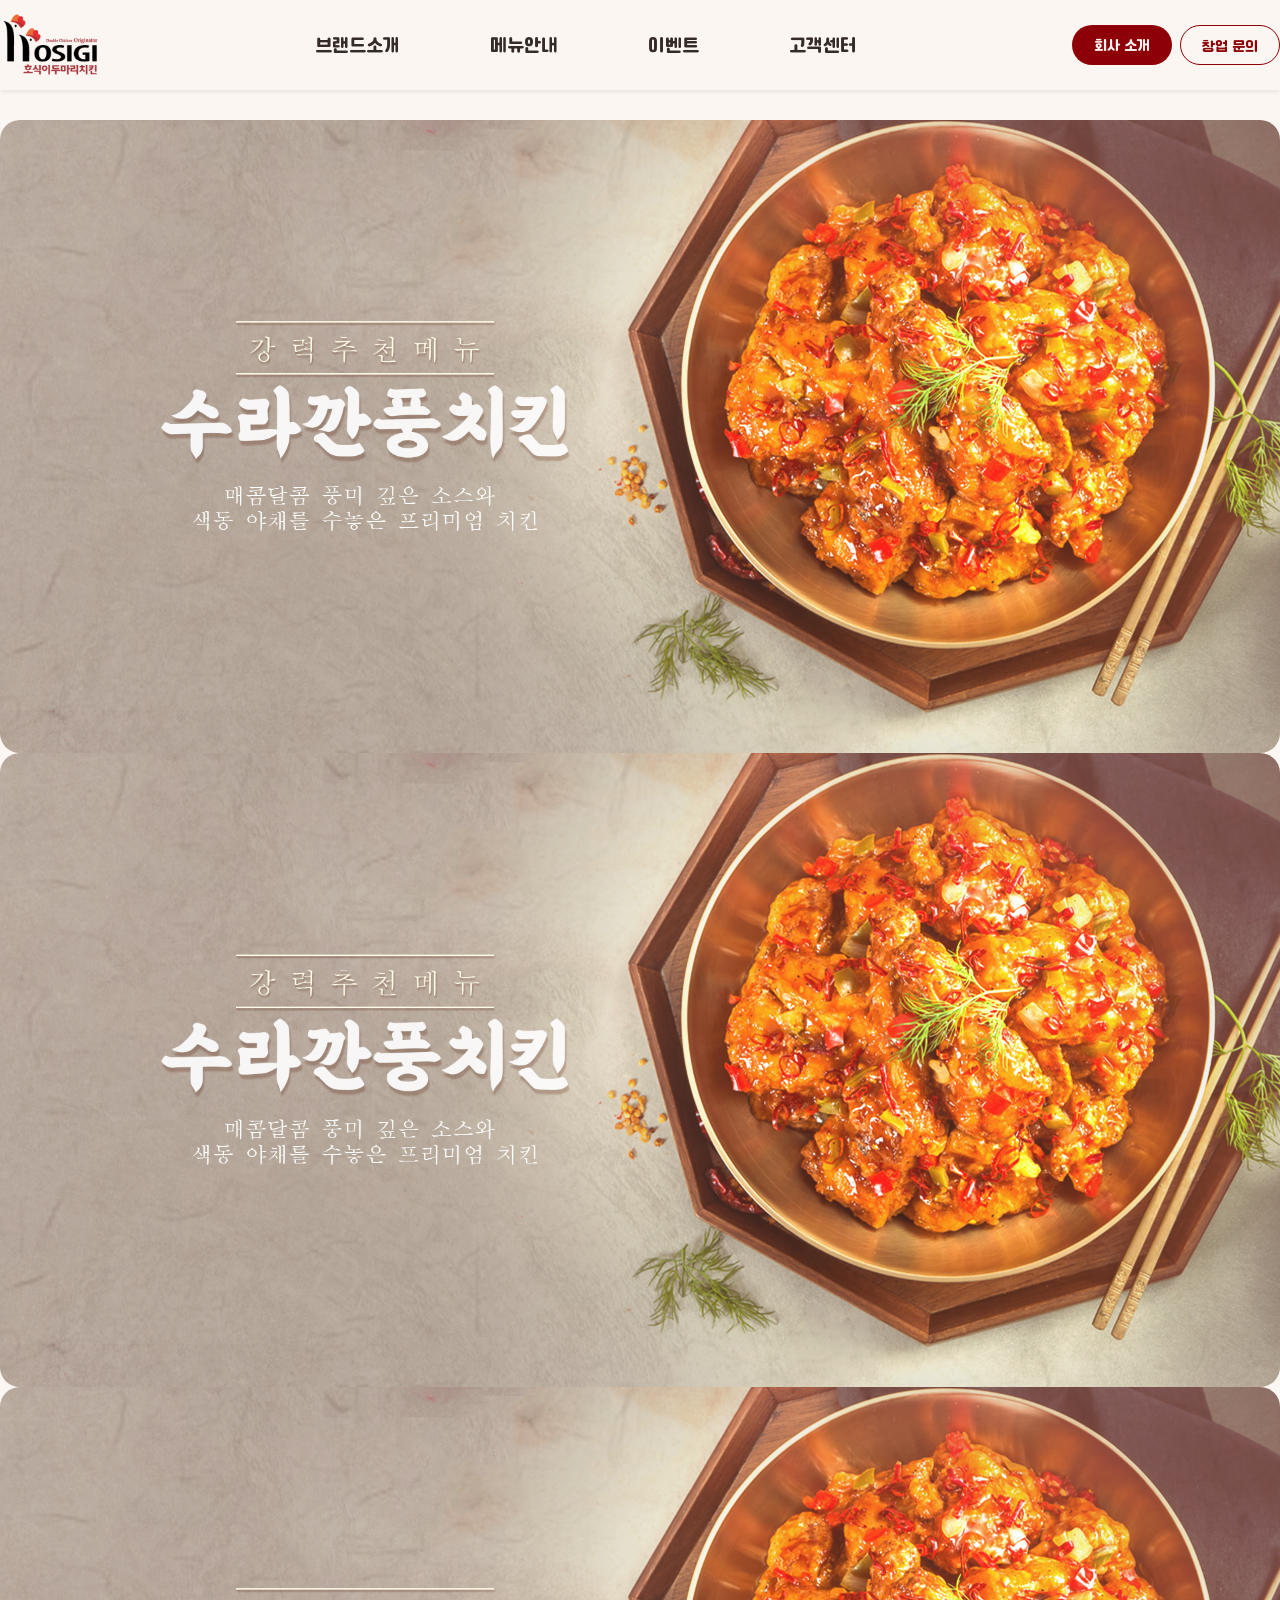
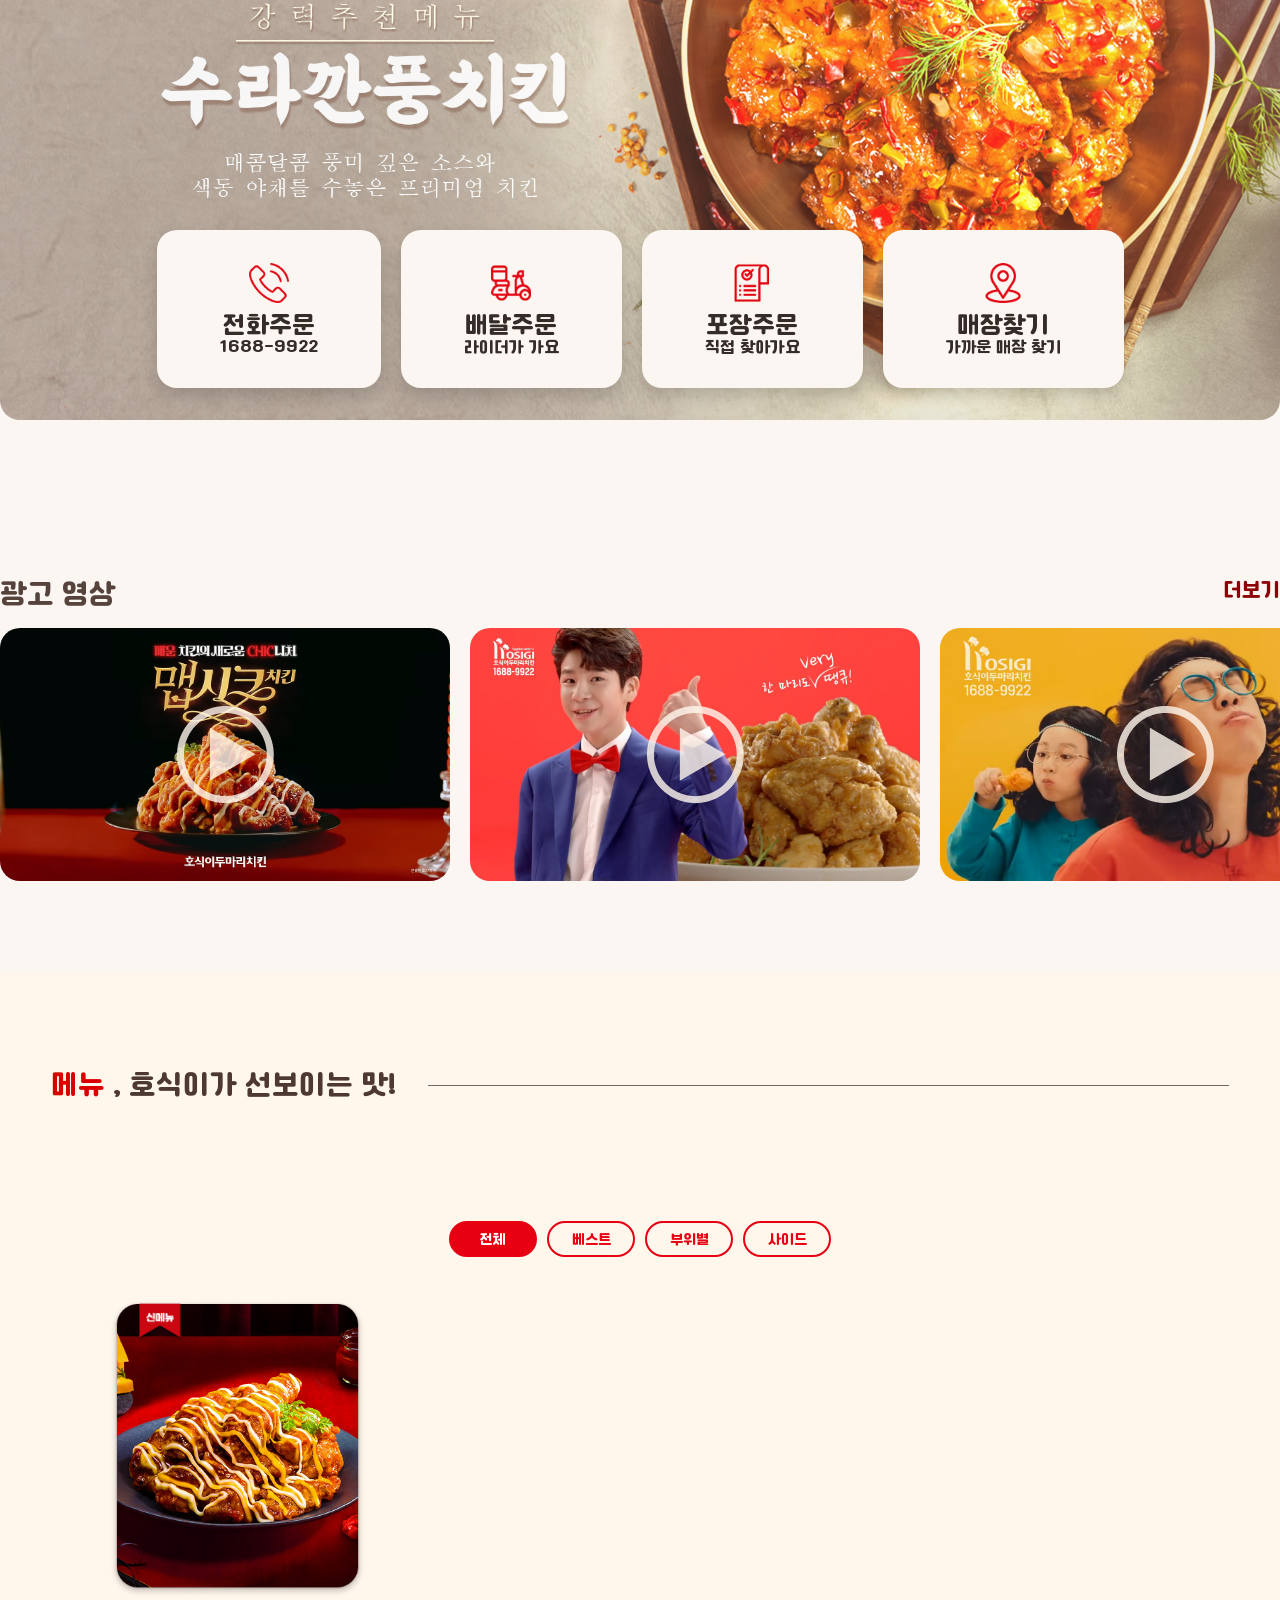
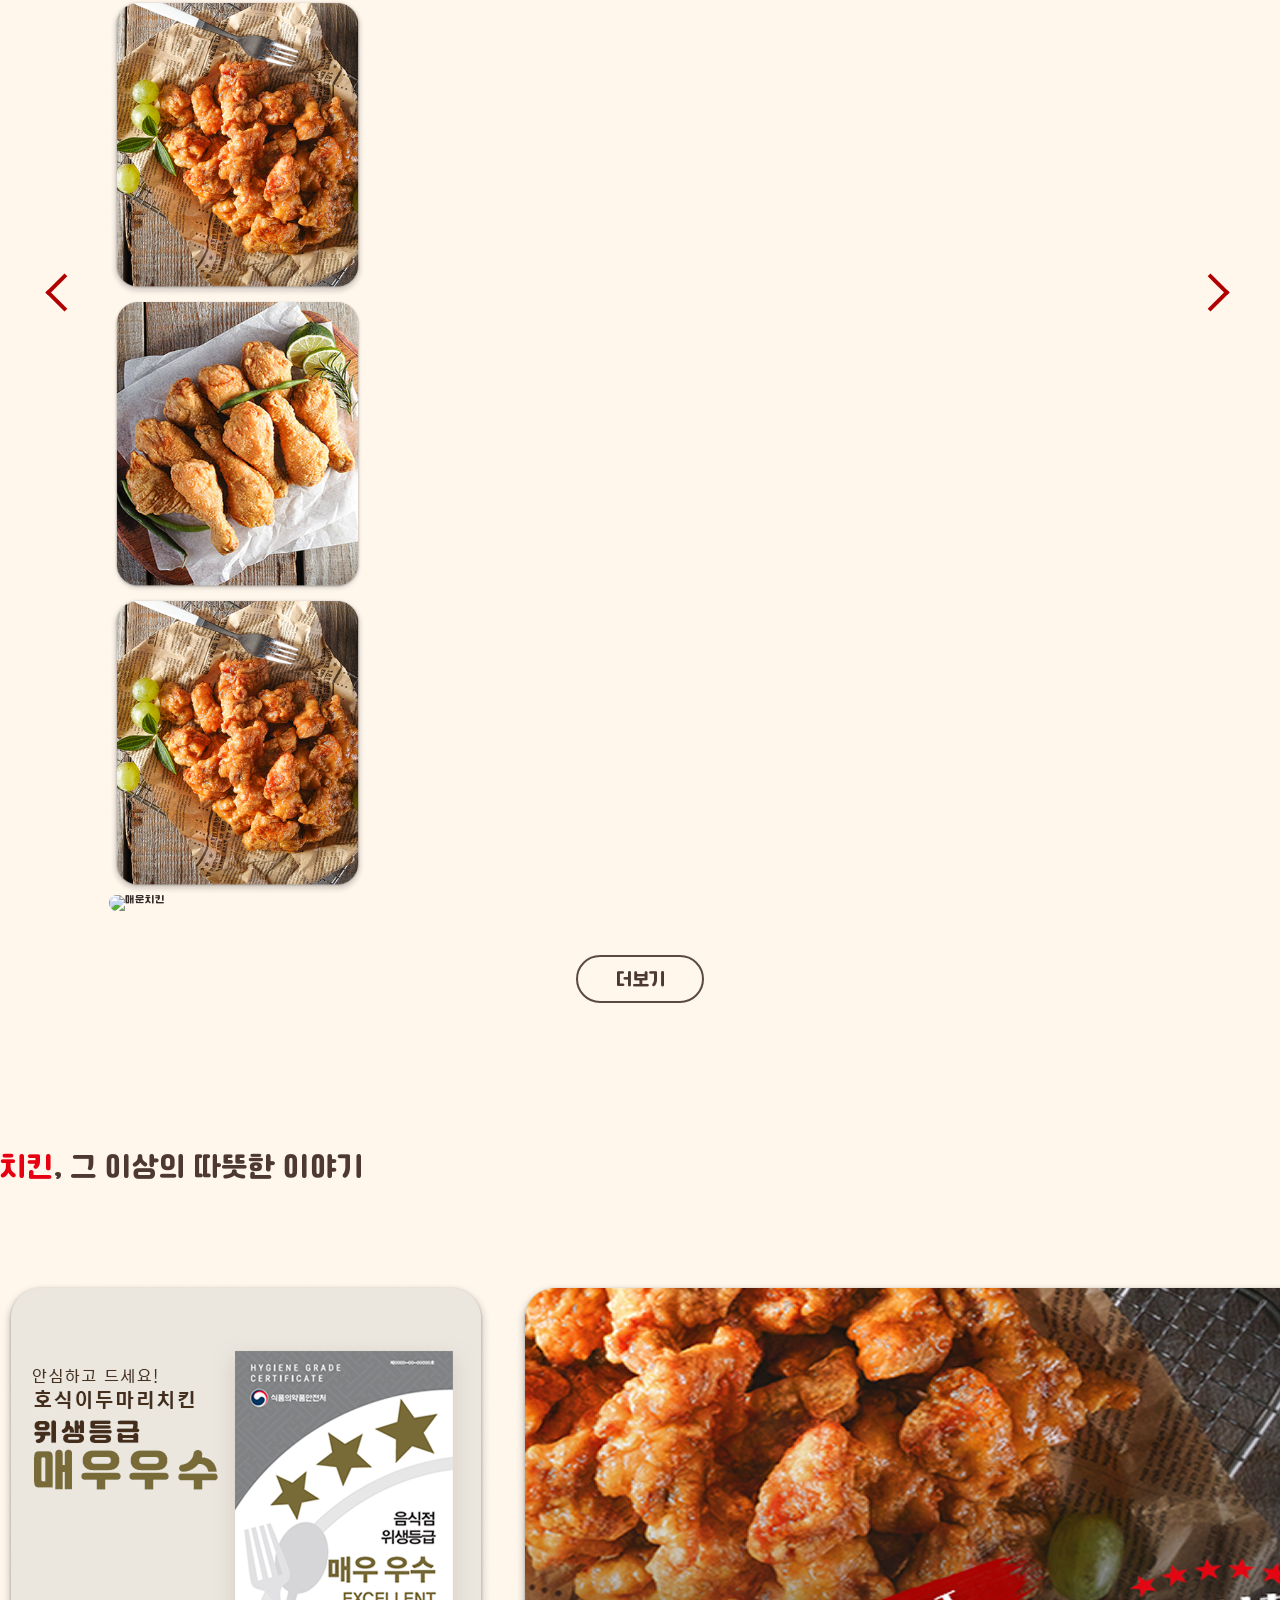
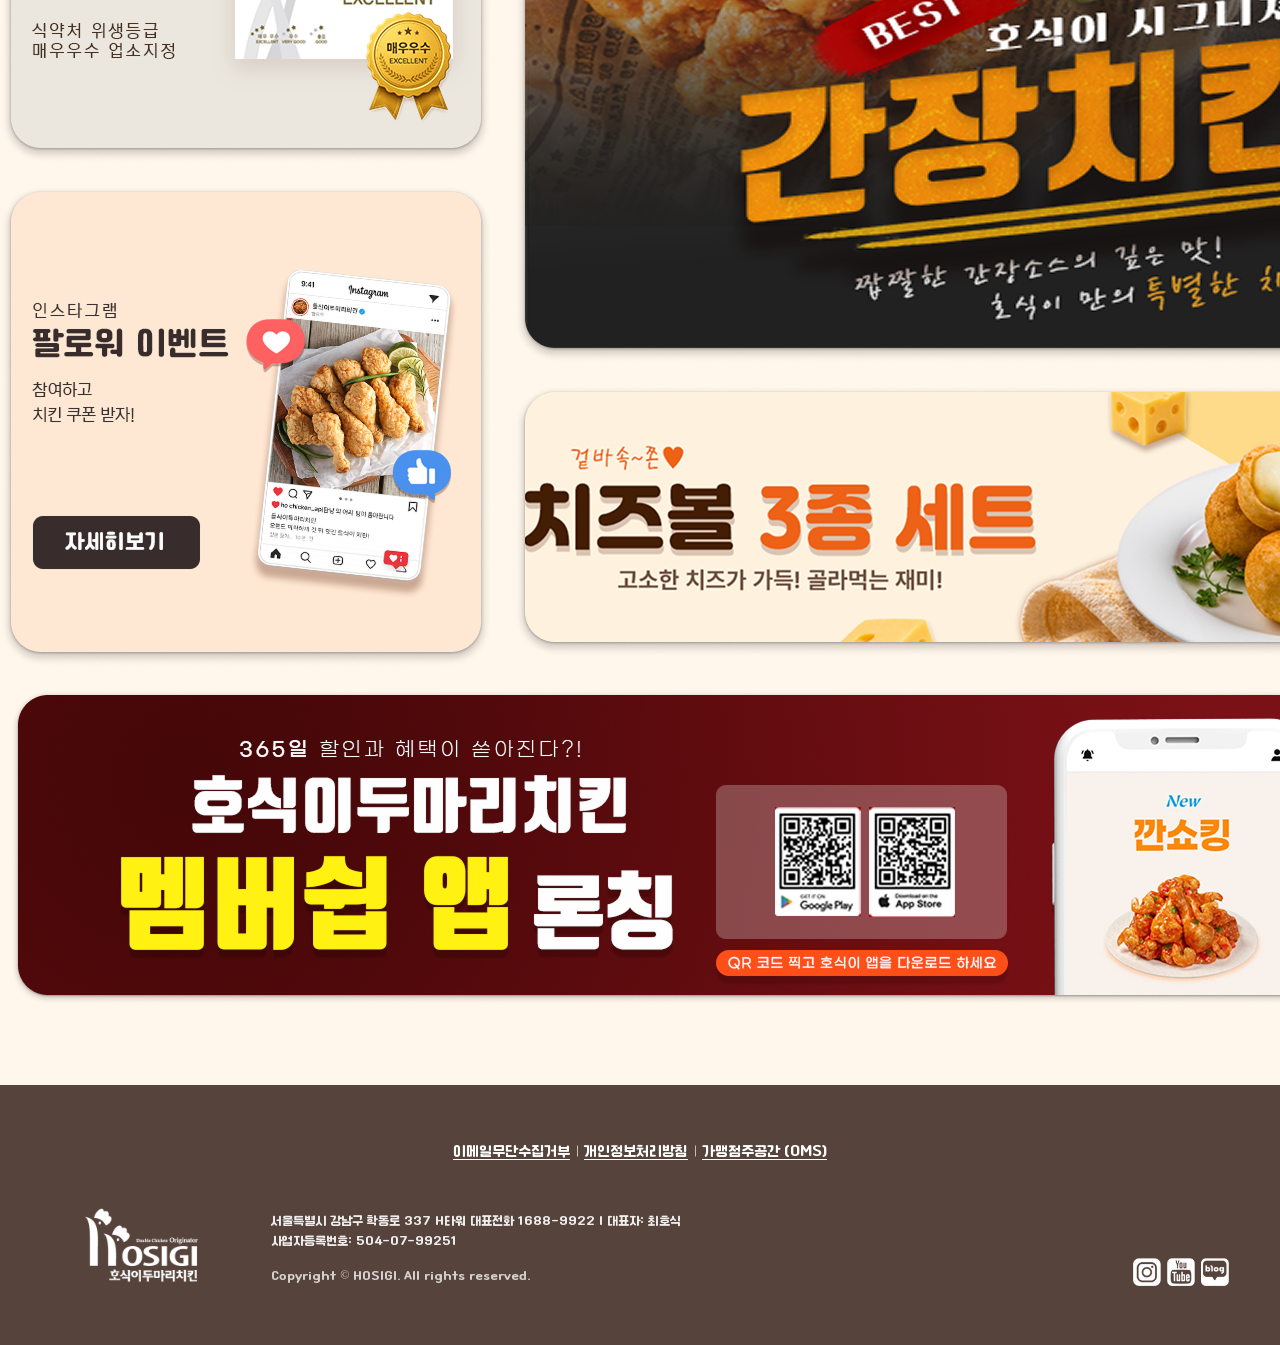
==== index.html @ a4c0903e "5/18" ====
<!doctype html>
<html lang="ko">

<head>
    <meta charset="UTF-8" />
    <meta name="viewport" content="width=device-width, initial-scale=1.0" />
    <title>호식이두마리치킨</title>
    <!-- CSS -->
    <link rel="stylesheet" href="css/swiper.css" />
    <link rel="stylesheet" href="css/index.css" />

    <!-- library -->
    <script defer src="module/jquery-4.0.0.min.js"></script>
    <script defer src="module/swiper-bundle.min.js"></script>

    <!-- js -->
    <script defer src="module/custom_swiper.js"></script>
    <script defer src="module/header.js"></script>
    <script defer src="module/main.js"></script>
    <script defer src="module/footer.js"></script>
</head>

<body>
    <div class="wrap">
        <!-- header -->
        <header class="header">
            <div class="pc_nav">
                <div class="nav_inner">
                    <h1 class="logo">
                        <a href="#">
                            <img src="image/logo.png" alt="로고 이미지" />
                        </a>
                    </h1>
                    <ul class="nav_list">
                        <li>
                            <a href="#">브랜드소개</a>
                            <ul class="nav_list_subMenu">
                                <li><a href="#">기업개요</a></li>
                                <li><a href="#">기업연혁</a></li>
                                <li><a href="#">언론 보도</a></li>
                                <li><a href="#">수상 내역</a></li>
                                <li><a href="#">사회 공헌</a></li>
                                <li><a href="#">지속가능경영</a></li>
                            </ul>
                        </li>
                        <li>
                            <a href="#">메뉴안내</a>
                            <ul class="nav_list_subMenu">
                                <li><a href="#">전체메뉴</a></li>
                                <li><a href="#">치킨 메뉴</a></li>
                                <li><a href="#">부위별 메뉴</a></li>
                                <li><a href="#">사이드 메뉴</a></li>
                                <li><a href="#">알레르기 성분정보</a></li>
                                <li><a href="#">조리 전 중량</a></li>
                            </ul>
                        </li>
                        <li>
                            <a href="#">이벤트</a>
                            <ul class="nav_list_subMenu">
                                <li><a href="#">멤버쉽 혜택</a></li>
                                <li><a href="#">이벤트 뉴스</a></li>
                                <li><a href="#">SNS 및 블로그</a></li>
                            </ul>
                        </li>
                        <li>
                            <a href="#">고객센터</a>
                            <ul class="nav_list_subMenu">
                                <li><a href="#">FAQ</a></li>
                                <li><a href="#">고객문의</a></li>
                                <li><a href="#">상품권 문의</a></li>
                            </ul>
                        </li>
                    </ul>
                    <div class="nav_bntBox">
                        <a class="nav_bnt" href="#">회사 소개</a>
                        <a class="nav_bnt brand_inquiry" href="#">창업 문의</a>
                    </div>
                </div>
                <div class="nav_background"></div>
            </div>

            <div class="mb_nav">
                <ul class="nav_list">
                    <li>
                        <a href="#">회사소개</a>
                        <ul class="nav_list_subMenu">
                            <li><a href="#">기업개요</a></li>
                            <li><a href="#">기업연혁</a></li>
                            <li><a href="#">언론 보도</a></li>
                            <li><a href="#">수상 내역</a></li>
                            <li><a href="#">사회 공헌</a></li>
                            <li><a href="#">지속가능경영</a></li>
                        </ul>
                    </li>
                    <li>
                        <a href="#">메뉴안내</a>
                        <ul class="nav_list_subMenu">
                            <li><a href="#">전체메뉴</a></li>
                            <li><a href="#">치킨 메뉴</a></li>
                            <li><a href="#">부위별 메뉴</a></li>
                            <li><a href="#">사이드 메뉴</a></li>
                            <li><a href="#">알레르기 성분정보</a></li>
                            <li><a href="#">조리 전 중량</a></li>
                        </ul>
                    </li>
                    <li>
                        <a href="#">이벤트</a>
                        <ul class="nav_list_subMenu">
                            <li><a href="#">멤버쉽 혜택</a></li>
                            <li><a href="#">이벤트 뉴스</a></li>
                            <li><a href="#">SNS 및 블로그</a></li>
                        </ul>
                    </li>
                    <li>
                        <a href="#">고객센터</a>
                        <ul class="nav_list_subMenu">
                            <li><a href="#">FAQ</a></li>
                            <li><a href="#">고객문의</a></li>
                            <li><a href="#">상품권 문의</a></li>
                        </ul>
                    </li>
                </ul>
            </div>
            <div class="dim"></div>
        </header>
        <!-- /header -->
        <!-- main -->
        <main class="main">
            <section class="section heroSection">
                <div class="container">
                    <div class="hero_slideBox">
                        <div class="swiper">
                            <div class="swiper-wrapper">
                                <div class="swiper-slide">
                                    <div class="img_Box">
                                        <img src="/image/heroSection_mainMbanner_01.png" alt="수라깐풍치킨 배너" />
                                    </div>
                                </div>
                                <div class="swiper-slide">
                                    <div class="img_Box">
                                        <img src="/image/heroSection_mainMbanner_01.png" alt="수라깐풍치킨 배너" />
                                    </div>
                                </div>
                                <div class="swiper-slide">
                                    <div class="img_Box">
                                        <img src="/image/heroSection_mainMbanner_01.png" alt="수라깐풍치킨 배너" />
                                    </div>
                                </div>
                            </div>

                            <div class="swiper-pagination"></div>
                        </div>
                    </div>
                    <div class="cta_buttons">
                        <div class="cta_button">
                            <div class="cta_icon">
                                <img src="/image/icon_phone_r.png" alt=" " class="cta_icons" />
                            </div>
                            <h2 class="cta_title">전화주문</h2>
                            <p class="cta_desc">1688-9922</p>
                        </div>
                        <div class="cta_button">
                            <div class="cta_icon">
                                <img src="/image/icon_delly_r.png" alt=" " class="cta_icons" />
                            </div>
                            <h2 class="cta_title">배달주문</h2>
                            <p class="cta_desc">라이더가 가요</p>
                        </div>
                        <div class="cta_button">
                            <div class="cta_icon">
                                <img src="/image/icon_bill_r.png" alt=" " class="cta_icons" />
                            </div>
                            <h2 class="cta_title">포장주문</h2>
                            <p class="cta_desc">직접 찾아가요</p>
                        </div>
                        <div class="cta_button">
                            <div class="cta_icon">
                                <img src="/image/icon_location_r.png" alt=" " class="cta_icons" />
                            </div>
                            <h2 class="cta_title">매장찾기</h2>
                            <p class="cta_desc">가까운 매장 찾기</p>
                        </div>
                    </div>
                </div>
            </section>

            <section class="commercialSection">
                <div class="container">
                    <div class="commercialTopBox">
                        <h2>광고 영상</h2>
                        <a href="#">더보기</a>
                    </div>
                    <div class="commercialBottomBox">
                        <ul class="videoBox">
                            <ul class="list">
                                <li>
                                    <a href="">
                                        <img src="/image/youtube_thumb_01.png" alt="" />
                                    </a>
                                </li>
                                <li>
                                    <a href="">
                                        <img src="/image/youtube_thumb_02.png" alt="" />
                                    </a>
                                </li>
                                <li>
                                    <a href="">
                                        <img src="/image/youtube_thumb_03.png" alt="" />
                                    </a>
                                </li>
                            </ul>
                        </ul>
                    </div>
                </div>
            </section>

            <section class="menuSection">
                <div class="container">
                    <div class="menuSectionTitleBox">
                        <h2>
                            <span class="highlight">메뉴</span>
                            , 호식이가 선보이는 맛!
                        </h2>
                        <div class="line"></div>
                    </div>

                    <ul class="menu_tab_list">
                        <li class="active">
                            <a href="#tab_all">전체</a>
                        </li>
                        <li>
                            <a href="#tab_best">베스트</a>
                        </li>
                        <li>
                            <a href="#tab_part">부위별</a>
                        </li>
                        <li>
                            <a href="#tab_side">사이드</a>
                        </li>
                    </ul>

                    <!-- 전체 -->
                    <div class="menu_tab_contents active" id="tab_all">
                        <div class="menu_swiper_box">
                            <div class="menu_swiper swiper">
                                <div class="swiper-wrapper">
                                    <div class="swiper-slide">
                                        <a href="#" class="menuCard">
                                            <img class="menuBadge" src="./image/menu_badge.png" alt="신메뉴">
                                            <img src="./image/all_menu_01.png" alt="신메뉴">
                                            <div class="menuText">
                                                <h3>신메뉴</h3>
                                                <p>호식이가 새롭게<br>선보이는 맛</p>
                                            </div>
                                        </a>
                                    </div>

                                    <div class="swiper-slide">
                                        <a href="#" class="menuCard">
                                            <img src="./image/all_menu_02.png" alt="후라이드">
                                            <div class="menuText">
                                                <h3>후라이드</h3>
                                                <p>바삭바삭한 껍질 뒤에<br>숨겨진 맛</p>
                                            </div>
                                        </a>
                                    </div>

                                    <div class="swiper-slide">
                                        <a href="#" class="menuCard">
                                            <img src="./image/all_menu_03.png" alt="양념치킨">
                                            <div class="menuText">
                                                <h3>양념치킨</h3>
                                                <p>달콤매콤한 소스가<br>가득한 맛</p>
                                            </div>
                                        </a>
                                    </div>

                                    <div class="swiper-slide">
                                        <a href="#" class="menuCard">
                                            <img src="./image/all_menu_04.png" alt="간장치킨">
                                            <div class="menuText">
                                                <h3>간장치킨</h3>
                                                <p>짭조름하고 깊은<br>간장의 풍미</p>
                                            </div>
                                        </a>
                                    </div>

                                    <div class="swiper-slide">
                                        <a href="#" class="menuCard">
                                            <img src="./image/all_menu_05.png" alt="매운치킨">
                                            <div class="menuText">
                                                <h3>매운치킨</h3>
                                                <p>화끈하게 당기는<br>매콤한 맛</p>
                                            </div>
                                        </a>
                                    </div>
                                </div>
                            </div>

                            <div class="menu-swiper-button-prev"></div>
                            <div class="menu-swiper-button-next"></div>
                        </div>
                    </div>

                    <!-- 베스트 -->
                    <div class="menu_tab_contents" id="tab_best">
                        <div class="menu_swiper_box">
                            <div class="menu_swiper swiper">
                                <div class="swiper-wrapper">
                                    <div class="swiper-slide">
                                        <a href="#" class="menuCard">
                                            <img src="./image/best_menu_01.png" alt="베스트 메뉴">
                                            <div class="menuText">
                                                <h3>베스트 1</h3>
                                                <p>가장 사랑받는<br>대표 메뉴</p>
                                            </div>
                                        </a>
                                    </div>

                                    <div class="swiper-slide">
                                        <a href="#" class="menuCard">
                                            <img src="./image/best_menu_02.png" alt="베스트 메뉴">
                                            <div class="menuText">
                                                <h3>베스트 2</h3>
                                                <p>꾸준히 인기 있는<br>호식이 메뉴</p>
                                            </div>
                                        </a>
                                    </div>

                                    <div class="swiper-slide">
                                        <a href="#" class="menuCard">
                                            <img src="./image/best_menu_03.png" alt="베스트 메뉴">
                                            <div class="menuText">
                                                <h3>베스트 3</h3>
                                                <p>한 번 먹으면<br>또 찾는 맛</p>
                                            </div>
                                        </a>
                                    </div>

                                    <div class="swiper-slide">
                                        <a href="#" class="menuCard">
                                            <img src="./image/best_menu_04.png" alt="베스트 메뉴">
                                            <div class="menuText">
                                                <h3>베스트 4</h3>
                                                <p>남녀노소 좋아하는<br>인기 메뉴</p>
                                            </div>
                                        </a>
                                    </div>
                                </div>
                            </div>

                            <div class="menu-swiper-button-prev"></div>
                            <div class="menu-swiper-button-next"></div>
                        </div>
                    </div>

                    <!-- 부위별 -->
                    <div class="menu_tab_contents" id="tab_part">
                        <div class="menu_swiper_box">
                            <div class="menu_swiper swiper">
                                <div class="swiper-wrapper">
                                    <div class="swiper-slide">
                                        <a href="#" class="menuCard">
                                            <img src="./image/part_menu_01.png" alt="윙봉">
                                            <div class="menuText">
                                                <h3>윙봉</h3>
                                                <p>먹기 좋고 고소한<br>인기 부위</p>
                                            </div>
                                        </a>
                                    </div>

                                    <div class="swiper-slide">
                                        <a href="#" class="menuCard">
                                            <img src="./image/part_menu_02.png" alt="순살">
                                            <div class="menuText">
                                                <h3>순살</h3>
                                                <p>간편하게 즐기는<br>담백한 치킨</p>
                                            </div>
                                        </a>
                                    </div>

                                    <div class="swiper-slide">
                                        <a href="#" class="menuCard">
                                            <img src="./image/part_menu_03.png" alt="다리">
                                            <div class="menuText">
                                                <h3>다리</h3>
                                                <p>육즙 가득한<br>든든한 부위</p>
                                            </div>
                                        </a>
                                    </div>

                                    <div class="swiper-slide">
                                        <a href="#" class="menuCard">
                                            <img src="./image/part_menu_04.png" alt="날개">
                                            <div class="menuText">
                                                <h3>날개</h3>
                                                <p>바삭하고 고소한<br>별미 부위</p>
                                            </div>
                                        </a>
                                    </div>
                                </div>
                            </div>

                            <div class="menu-swiper-button-prev"></div>
                            <div class="menu-swiper-button-next"></div>
                        </div>
                    </div>

                    <!-- 사이드 -->
                    <div class="menu_tab_contents" id="tab_side">
                        <div class="menu_swiper_box">
                            <div class="menu_swiper swiper">
                                <div class="swiper-wrapper">
                                    <div class="swiper-slide">
                                        <a href="#" class="menuCard">
                                            <img src="./image/side_menu_01.png" alt="사이드 메뉴">
                                            <div class="menuText">
                                                <h3>감자튀김</h3>
                                                <p>바삭하게 즐기는<br>든든한 사이드</p>
                                            </div>
                                        </a>
                                    </div>

                                    <div class="swiper-slide">
                                        <a href="#" class="menuCard">
                                            <img src="./image/side_menu_02.png" alt="사이드 메뉴">
                                            <div class="menuText">
                                                <h3>치즈볼</h3>
                                                <p>쫀득하고 고소한<br>인기 사이드</p>
                                            </div>
                                        </a>
                                    </div>

                                    <div class="swiper-slide">
                                        <a href="#" class="menuCard">
                                            <img src="./image/side_menu_03.png" alt="사이드 메뉴">
                                            <div class="menuText">
                                                <h3>떡볶이</h3>
                                                <p>매콤달콤하게<br>곁들이는 맛</p>
                                            </div>
                                        </a>
                                    </div>

                                    <div class="swiper-slide">
                                        <a href="#" class="menuCard">
                                            <img src="./image/side_menu_04.png" alt="사이드 메뉴">
                                            <div class="menuText">
                                                <h3>콜라</h3>
                                                <p>치킨과 잘 어울리는<br>시원한 조합</p>
                                            </div>
                                        </a>
                                    </div>
                                </div>
                            </div>

                            <div class="menu-swiper-button-prev"></div>
                            <div class="menu-swiper-button-next"></div>
                        </div>
                    </div>

                    <div class="menuMoreBtnBox">
                        <a href="#" class="menuMoreBtn">더보기</a>
                    </div>
                </div>
            </section>
            <section class="storySection">
                <div class="container">
                    <div class="storySectionTitleBox">
                        <h2>
                            <span class="highlight">치킨</span>, 그 이상의 따뜻한 이야기
                        </h2>
                    </div>

                    <div class="storyGrid">
                        <div class="storyLeft">
                            <a href="#" class="storyBanner storyBanner01">
                                <img src="./image/grid_banner_01.png" alt="위생등급 매우 우수">
                            </a>

                            <a href="#" class="storyBanner storyBanner02">
                                <img src="./image/grid_banner_02.png" alt="팔로워 이벤트">
                            </a>
                        </div>

                        <div class="storyRight">
                            <a href="#" class="storyBanner storyBanner03">
                                <img src="./image/grid_banner_03.png" alt="간장치킨">
                            </a>

                            <a href="#" class="storyBanner storyBanner04">
                                <img src="./image/grid_banner_04.png" alt="치즈볼 3종 세트">
                            </a>
                        </div>

                        <a href="#" class="storyBanner storyBanner05">
                            <img src="./image/grid_banner_05.png" alt="멤버십 앱 론칭">
                        </a>
                    </div>
                </div>
            </section>

        </main>
        <!-- /main -->
        <!-- footer -->
        <footer class="footer">
            <div class="container">
                <div class="footerInner">
                    <ul class="footerLinkList">
                        <li>
                            <a href="#">이메일무단수집거부</a>
                        </li>
                        <li>
                            <a href="#">개인정보처리방침</a>
                        </li>
                        <li>
                            <a href="#">가맹점주공간 (OMS)</a>
                        </li>
                    </ul>

                    <div class="footerContent">
                        <div class="footerLogoBox">
                            <a href="#" class="footerLogo">
                                <img src="./image/logo_white.png" alt="호식이두마리치킨">
                            </a>
                        </div>

                        <div class="footerInfoBox">
                            <p>
                                서울특별시 강남구 학동로 337 H타워
                                대표전화 1688-9922 | 대표자: 최호식
                            </p>
                            <p>
                                사업자등록번호: 504-07-99251
                            </p>
                            <p class="copyright">
                                Copyright © HOSIGI. All rights reserved.
                            </p>
                        </div>

                        <ul class="footerSnsList">
                            <li>
                                <a href="#" aria-label="인스타그램">
                                    <img src="./image/sns_01.png" alt="인스타그램">
                                </a>
                            </li>
                            <li>
                                <a href="#" aria-label="유튜브">
                                    <img src="./image/sns_02.png" alt="유튜브">
                                </a>
                            </li>
                            <li>
                                <a href="#" aria-label="블로그">
                                    <img src="./image/sns_03.png" alt="블로그">
                                </a>
                            </li>
                        </ul>
                    </div>
                </div>
            </div>
        </footer>
        <!-- /footer -->
    </div>
</body>

</html>
---- css/index.css ----
@charset 'utf-8';

/* 변수 */
@import url(./var.css);
/* 초기화 */
@import url(./reset.css);
/*  폰트 */
@import url(./font.css);
/* 공통 클래스 */
@import url(./common.css);

/*헤더 */
@import url(./header.css);
@import url(./header_res.css);

/* 메인 */
@import url(./main.css);

/*섹션_히어로 HeroSection */
@import url(./heroSection.css);
@import url(./heroSection_res.css);

/* 섹션_광고영상 */
@import url(./commercialSection.css);

/* 섹션_메뉴*/
@import url(./menuSection.css);

/* 섹션_스토리배너*/
@import url(./storyBannerSection.css);

/* 푸터*/
@import url(./footer.css);
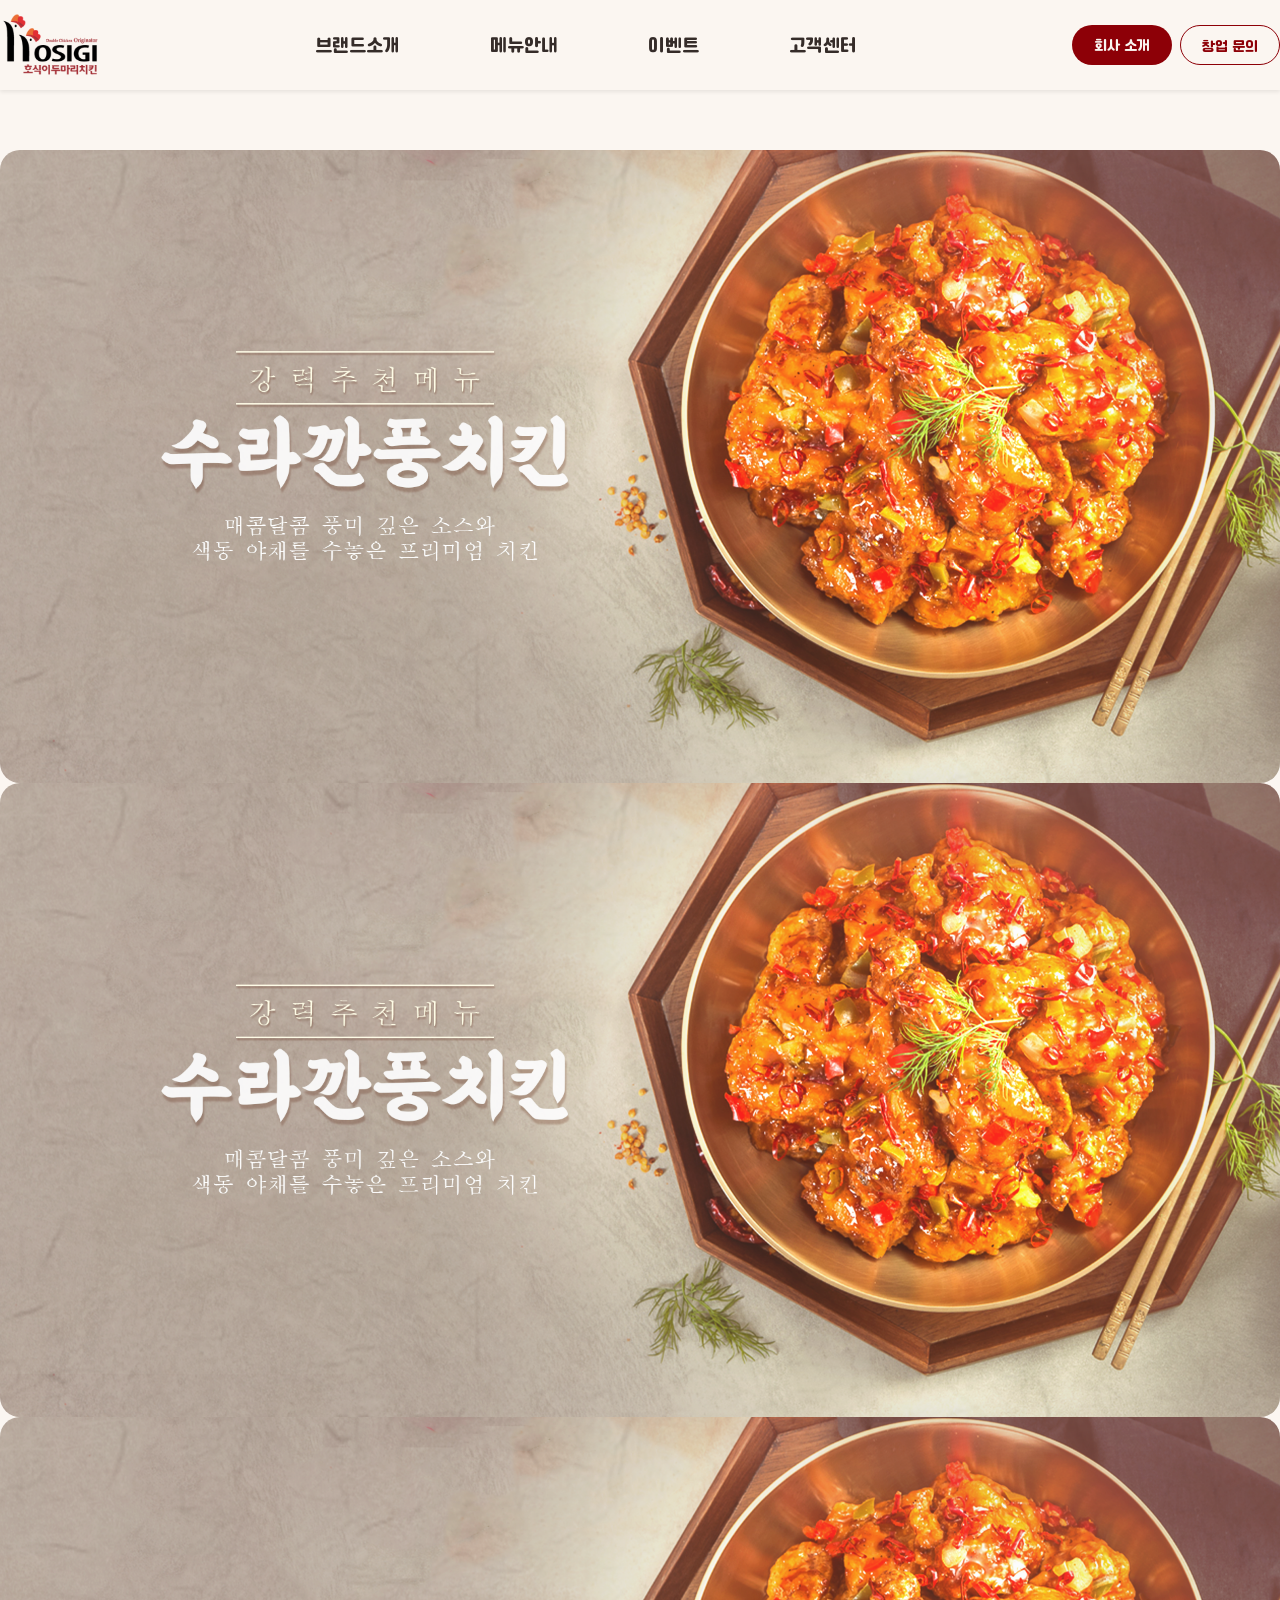
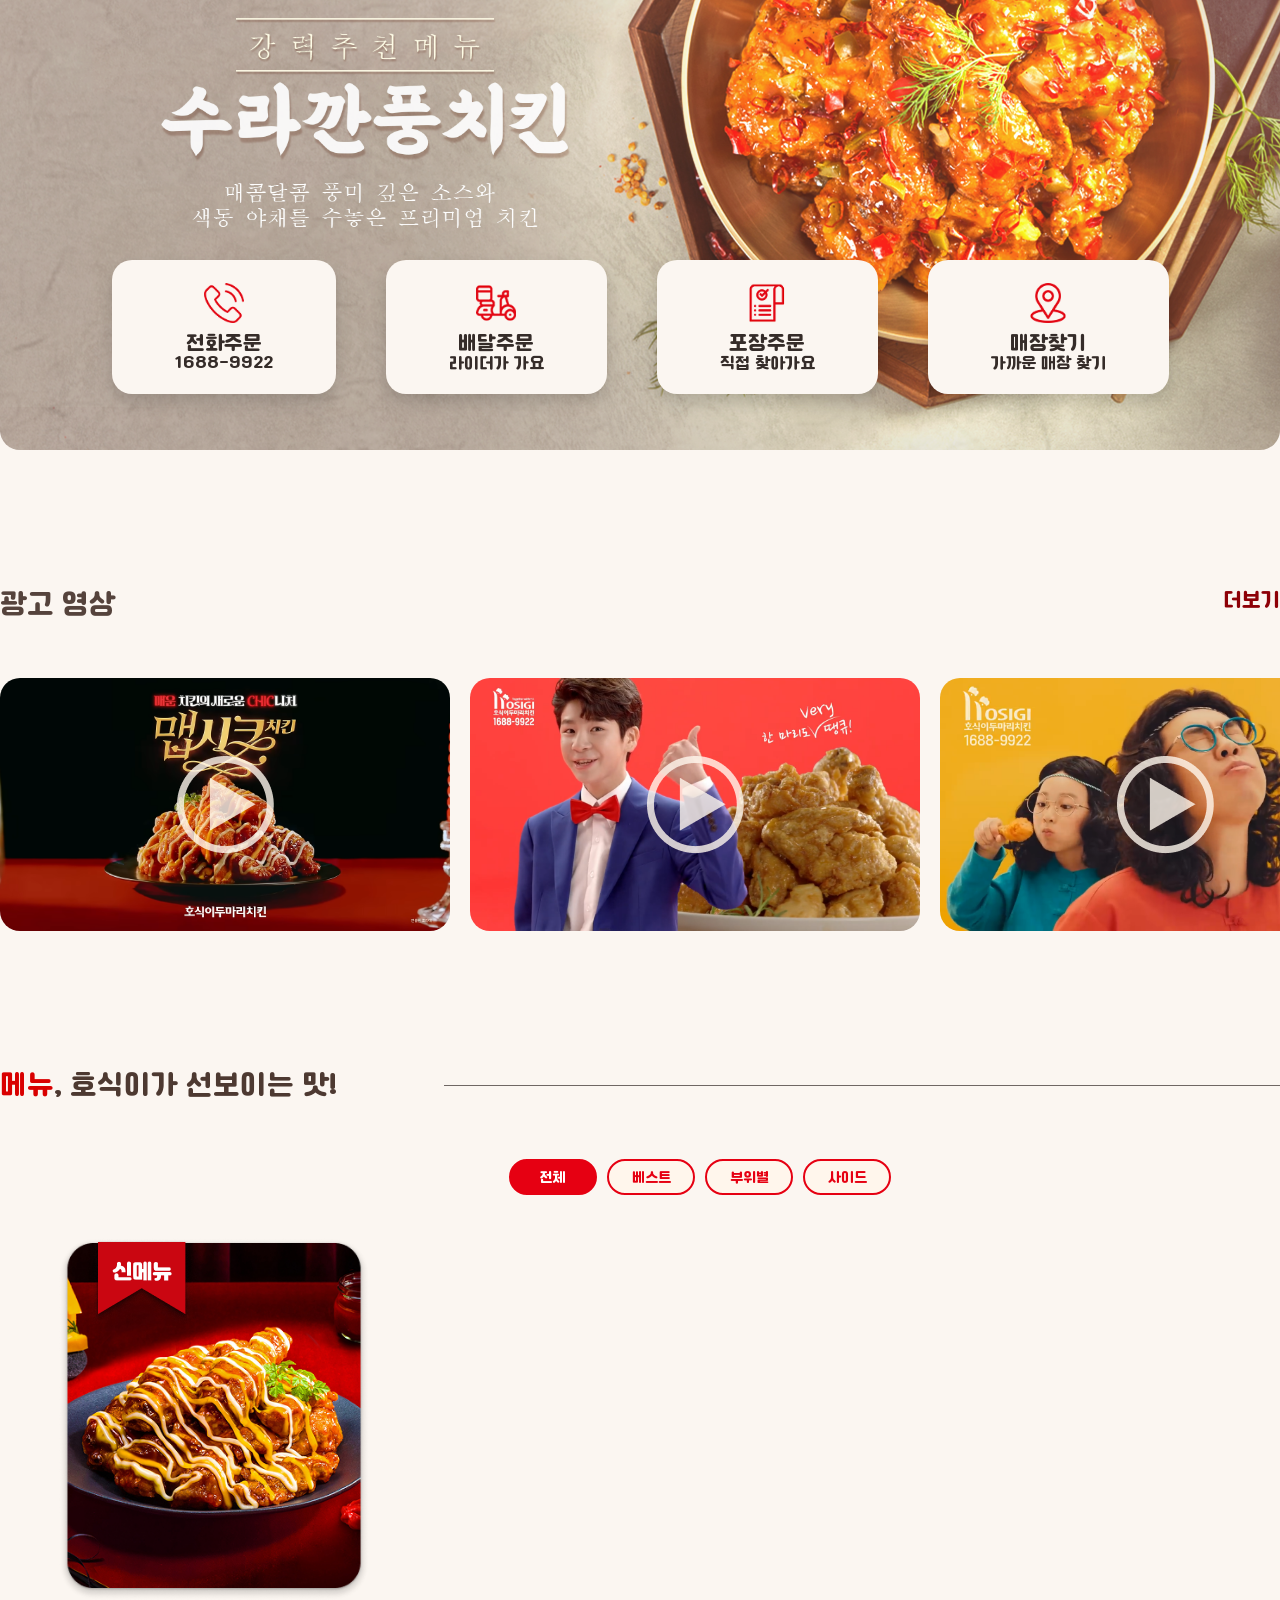
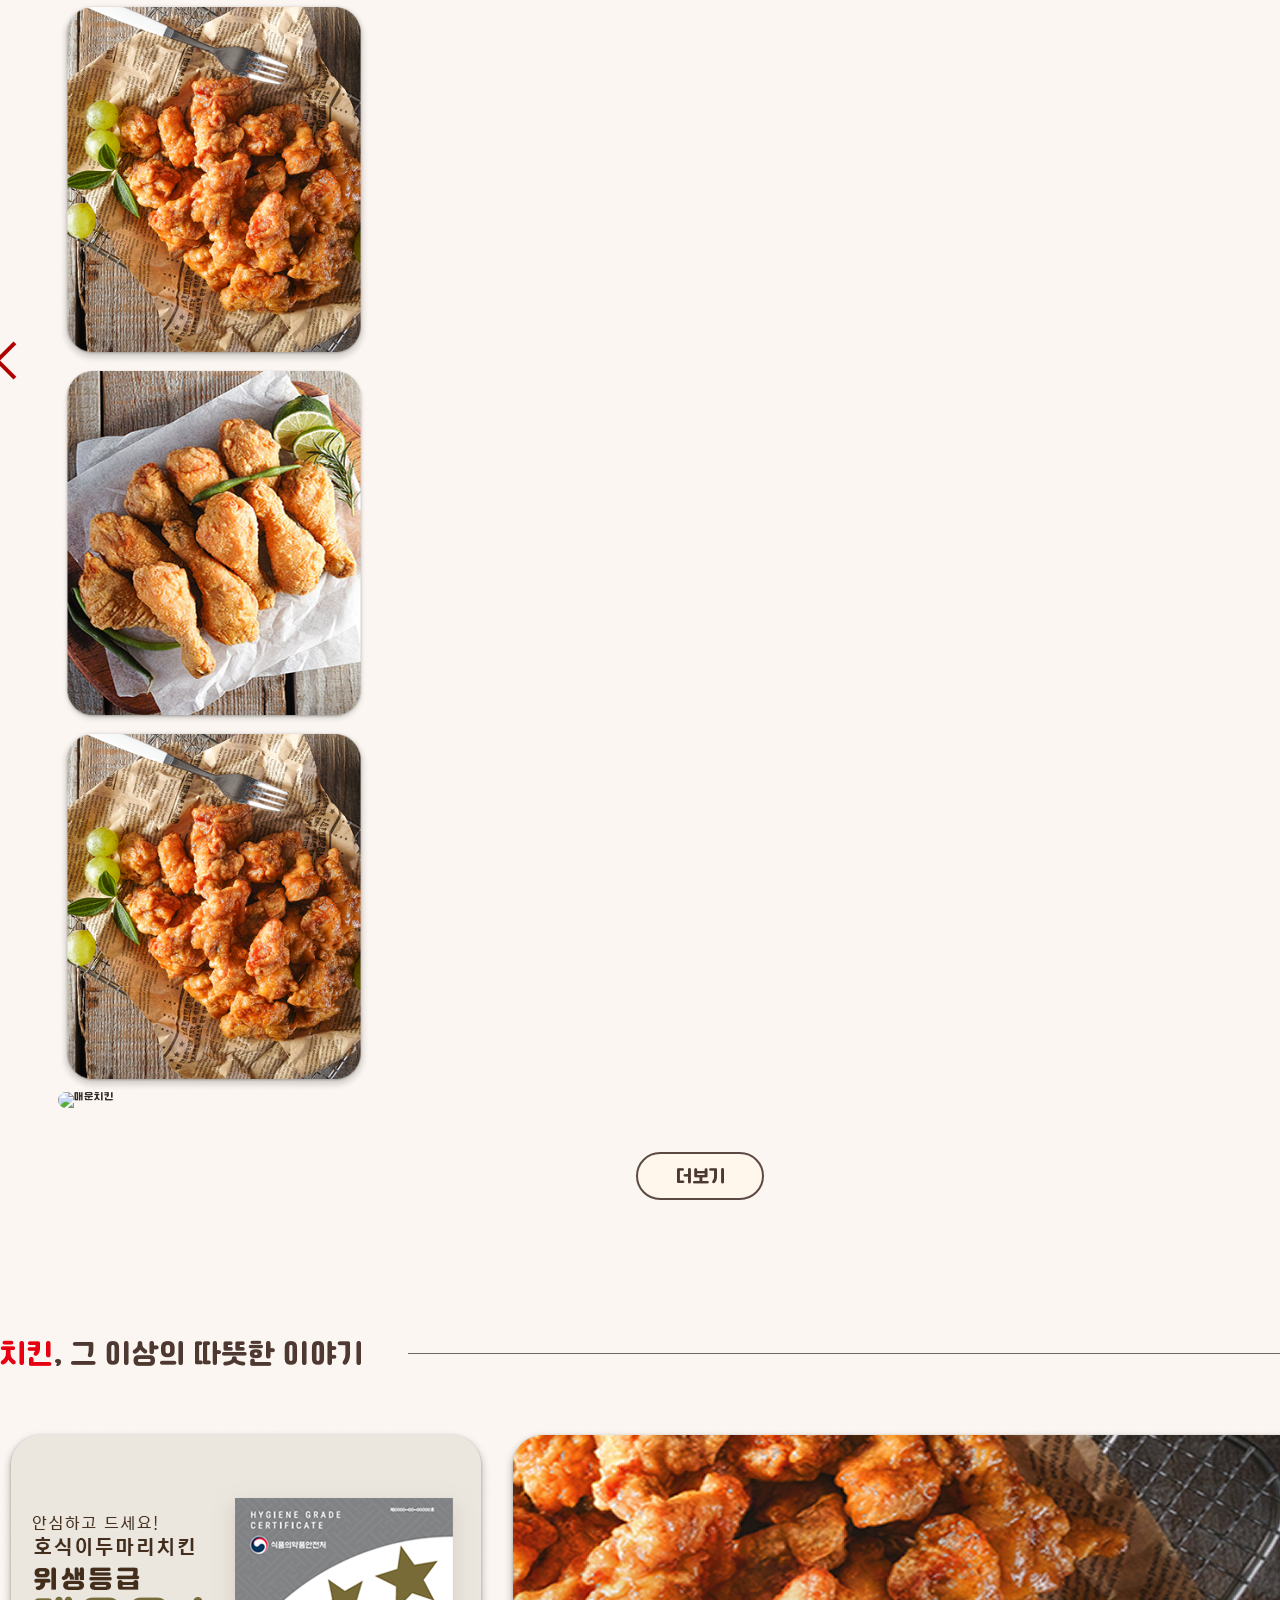
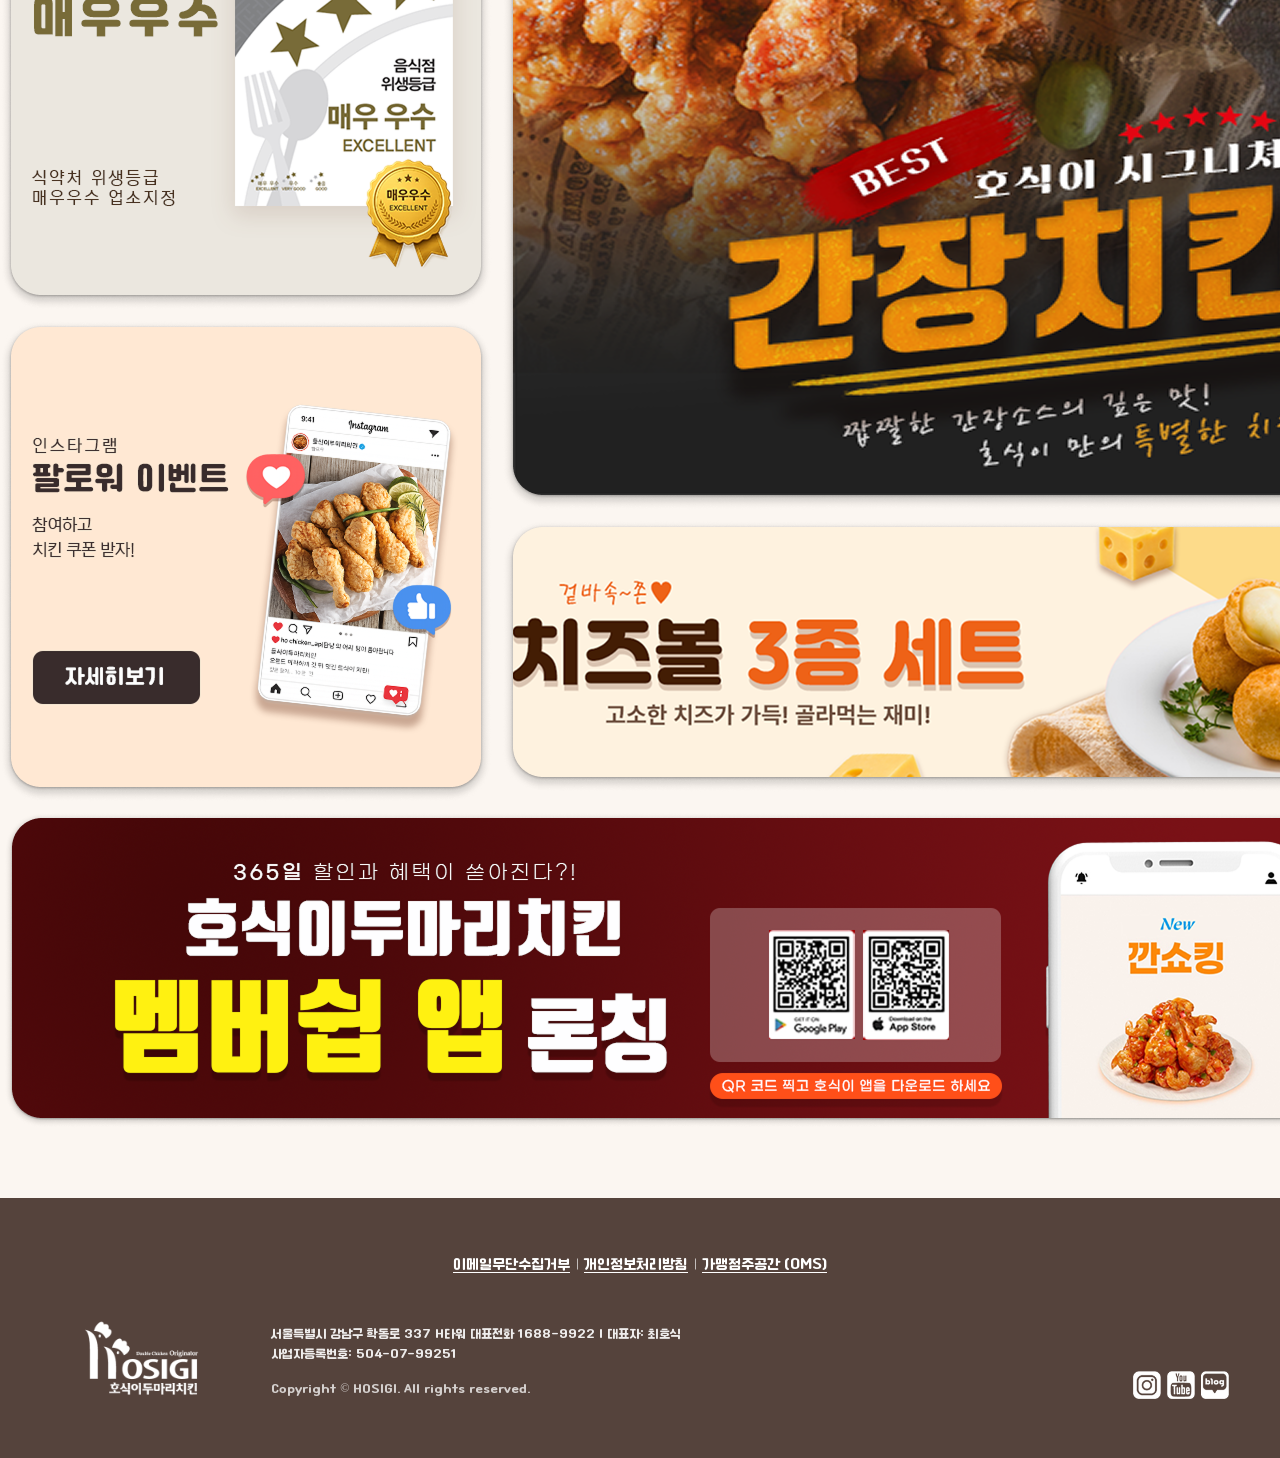
==== commit 2c50b1ca: "여백 조정" ====
--- a/index.html
+++ b/index.html
@@ -1,39 +1,87 @@
 <!doctype html>
 <html lang="ko">
-
-<head>
-    <meta charset="UTF-8" />
-    <meta name="viewport" content="width=device-width, initial-scale=1.0" />
-    <title>호식이두마리치킨</title>
-    <!-- CSS -->
-    <link rel="stylesheet" href="css/swiper.css" />
-    <link rel="stylesheet" href="css/index.css" />
-
-    <!-- library -->
-    <script defer src="module/jquery-4.0.0.min.js"></script>
-    <script defer src="module/swiper-bundle.min.js"></script>
-
-    <!-- js -->
-    <script defer src="module/custom_swiper.js"></script>
-    <script defer src="module/header.js"></script>
-    <script defer src="module/main.js"></script>
-    <script defer src="module/footer.js"></script>
-</head>
-
-<body>
-    <div class="wrap">
-        <!-- header -->
-        <header class="header">
-            <div class="pc_nav">
-                <div class="nav_inner">
-                    <h1 class="logo">
-                        <a href="#">
-                            <img src="image/logo.png" alt="로고 이미지" />
-                        </a>
-                    </h1>
+    <head>
+        <meta charset="UTF-8" />
+        <meta name="viewport" content="width=device-width, initial-scale=1.0" />
+        <title>호식이두마리치킨</title>
+        <!-- CSS -->
+        <link rel="stylesheet" href="css/swiper.css" />
+        <link rel="stylesheet" href="css/index.css" />
+
+        <!-- library -->
+        <script defer src="module/jquery-4.0.0.min.js"></script>
+        <script defer src="module/swiper-bundle.min.js"></script>
+
+        <!-- js -->
+        <script defer src="module/custom_swiper.js"></script>
+        <script defer src="module/header.js"></script>
+        <script defer src="module/main.js"></script>
+        <script defer src="module/footer.js"></script>
+    </head>
+
+    <body>
+        <div class="wrap">
+            <!-- header -->
+            <header class="header">
+                <div class="pc_nav">
+                    <div class="nav_inner">
+                        <h1 class="logo">
+                            <a href="#">
+                                <img src="image/logo.png" alt="로고 이미지" />
+                            </a>
+                        </h1>
+                        <ul class="nav_list">
+                            <li>
+                                <a href="#">브랜드소개</a>
+                                <ul class="nav_list_subMenu">
+                                    <li><a href="#">기업개요</a></li>
+                                    <li><a href="#">기업연혁</a></li>
+                                    <li><a href="#">언론 보도</a></li>
+                                    <li><a href="#">수상 내역</a></li>
+                                    <li><a href="#">사회 공헌</a></li>
+                                    <li><a href="#">지속가능경영</a></li>
+                                </ul>
+                            </li>
+                            <li>
+                                <a href="#">메뉴안내</a>
+                                <ul class="nav_list_subMenu">
+                                    <li><a href="#">전체메뉴</a></li>
+                                    <li><a href="#">치킨 메뉴</a></li>
+                                    <li><a href="#">부위별 메뉴</a></li>
+                                    <li><a href="#">사이드 메뉴</a></li>
+                                    <li><a href="#">알레르기 성분정보</a></li>
+                                    <li><a href="#">조리 전 중량</a></li>
+                                </ul>
+                            </li>
+                            <li>
+                                <a href="#">이벤트</a>
+                                <ul class="nav_list_subMenu">
+                                    <li><a href="#">멤버쉽 혜택</a></li>
+                                    <li><a href="#">이벤트 뉴스</a></li>
+                                    <li><a href="#">SNS 및 블로그</a></li>
+                                </ul>
+                            </li>
+                            <li>
+                                <a href="#">고객센터</a>
+                                <ul class="nav_list_subMenu">
+                                    <li><a href="#">FAQ</a></li>
+                                    <li><a href="#">고객문의</a></li>
+                                    <li><a href="#">상품권 문의</a></li>
+                                </ul>
+                            </li>
+                        </ul>
+                        <div class="nav_bntBox">
+                            <a class="nav_bnt" href="#">회사 소개</a>
+                            <a class="nav_bnt brand_inquiry" href="#">창업 문의</a>
+                        </div>
+                    </div>
+                    <div class="nav_background"></div>
+                </div>
+
+                <div class="mb_nav">
                     <ul class="nav_list">
                         <li>
-                            <a href="#">브랜드소개</a>
+                            <a href="#">회사소개</a>
                             <ul class="nav_list_subMenu">
                                 <li><a href="#">기업개요</a></li>
                                 <li><a href="#">기업연혁</a></li>
@@ -71,495 +119,434 @@
                             </ul>
                         </li>
                     </ul>
-                    <div class="nav_bntBox">
-                        <a class="nav_bnt" href="#">회사 소개</a>
-                        <a class="nav_bnt brand_inquiry" href="#">창업 문의</a>
+                </div>
+                <div class="dim"></div>
+            </header>
+            <!-- /header -->
+            <!-- main -->
+            <main class="main">
+                <section class="section heroSection">
+                    <div class="container">
+                        <div class="hero_slideBox">
+                            <div class="swiper">
+                                <div class="swiper-wrapper">
+                                    <div class="swiper-slide">
+                                        <div class="img_Box">
+                                            <img src="/image/heroSection_mainMbanner_01.png" alt="수라깐풍치킨 배너" />
+                                        </div>
+                                    </div>
+                                    <div class="swiper-slide">
+                                        <div class="img_Box">
+                                            <img src="/image/heroSection_mainMbanner_01.png" alt="수라깐풍치킨 배너" />
+                                        </div>
+                                    </div>
+                                    <div class="swiper-slide">
+                                        <div class="img_Box">
+                                            <img src="/image/heroSection_mainMbanner_01.png" alt="수라깐풍치킨 배너" />
+                                        </div>
+                                    </div>
+                                </div>
+
+                                <div class="swiper-pagination"></div>
+                            </div>
+                        </div>
+                        <div class="cta_buttons">
+                            <div class="cta_button">
+                                <div class="cta_icon">
+                                    <img src="/image/icon_phone_r.png" alt=" " class="cta_icons" />
+                                </div>
+                                <h2 class="cta_title">전화주문</h2>
+                                <p class="cta_desc">1688-9922</p>
+                            </div>
+                            <div class="cta_button">
+                                <div class="cta_icon">
+                                    <img src="/image/icon_delly_r.png" alt=" " class="cta_icons" />
+                                </div>
+                                <h2 class="cta_title">배달주문</h2>
+                                <p class="cta_desc">라이더가 가요</p>
+                            </div>
+                            <div class="cta_button">
+                                <div class="cta_icon">
+                                    <img src="/image/icon_bill_r.png" alt=" " class="cta_icons" />
+                                </div>
+                                <h2 class="cta_title">포장주문</h2>
+                                <p class="cta_desc">직접 찾아가요</p>
+                            </div>
+                            <div class="cta_button">
+                                <div class="cta_icon">
+                                    <img src="/image/icon_location_r.png" alt=" " class="cta_icons" />
+                                </div>
+                                <h2 class="cta_title">매장찾기</h2>
+                                <p class="cta_desc">가까운 매장 찾기</p>
+                            </div>
+                        </div>
                     </div>
-                </div>
-                <div class="nav_background"></div>
-            </div>
-
-            <div class="mb_nav">
-                <ul class="nav_list">
-                    <li>
-                        <a href="#">회사소개</a>
-                        <ul class="nav_list_subMenu">
-                            <li><a href="#">기업개요</a></li>
-                            <li><a href="#">기업연혁</a></li>
-                            <li><a href="#">언론 보도</a></li>
-                            <li><a href="#">수상 내역</a></li>
-                            <li><a href="#">사회 공헌</a></li>
-                            <li><a href="#">지속가능경영</a></li>
+                </section>
+
+                <section class="commercialSection section">
+                    <div class="container">
+                        <div class="commercialTopBox">
+                            <h2>광고 영상</h2>
+                            <a href="#">더보기</a>
+                        </div>
+                        <div class="commercialBottomBox">
+                            <ul class="videoBox">
+                                <ul class="list">
+                                    <li>
+                                        <a href="">
+                                            <img src="/image/youtube_thumb_01.png" alt="" />
+                                        </a>
+                                    </li>
+                                    <li>
+                                        <a href="">
+                                            <img src="/image/youtube_thumb_02.png" alt="" />
+                                        </a>
+                                    </li>
+                                    <li>
+                                        <a href="">
+                                            <img src="/image/youtube_thumb_03.png" alt="" />
+                                        </a>
+                                    </li>
+                                </ul>
+                            </ul>
+                        </div>
+                    </div>
+                </section>
+
+                <section class="menuSection section">
+                    <div class="container">
+                        <div class="menuSectionTitleBox">
+                            <h2><span class="highlight">메뉴</span>, 호식이가 선보이는 맛!</h2>
+                            <div class="line"></div>
+                        </div>
+
+                        <ul class="menu_tab_list">
+                            <li class="active">
+                                <a href="#tab_all">전체</a>
+                            </li>
+                            <li>
+                                <a href="#tab_best">베스트</a>
+                            </li>
+                            <li>
+                                <a href="#tab_part">부위별</a>
+                            </li>
+                            <li>
+                                <a href="#tab_side">사이드</a>
+                            </li>
                         </ul>
-                    </li>
-                    <li>
-                        <a href="#">메뉴안내</a>
-                        <ul class="nav_list_subMenu">
-                            <li><a href="#">전체메뉴</a></li>
-                            <li><a href="#">치킨 메뉴</a></li>
-                            <li><a href="#">부위별 메뉴</a></li>
-                            <li><a href="#">사이드 메뉴</a></li>
-                            <li><a href="#">알레르기 성분정보</a></li>
-                            <li><a href="#">조리 전 중량</a></li>
+
+                        <!-- 전체 -->
+                        <div class="menu_tab_contents active" id="tab_all">
+                            <div class="menu_swiper_box">
+                                <div class="menu_swiper swiper">
+                                    <div class="swiper-wrapper">
+                                        <div class="swiper-slide">
+                                            <a href="#" class="menuCard">
+                                                <img class="menuBadge" src="./image/menu_badge.png" alt="신메뉴" />
+                                                <img src="./image/all_menu_01.png" alt="신메뉴" />
+                                                <div class="menuText">
+                                                    <h3>신메뉴</h3>
+                                                    <p>호식이가 새롭게<br />선보이는 맛</p>
+                                                </div>
+                                            </a>
+                                        </div>
+
+                                        <div class="swiper-slide">
+                                            <a href="#" class="menuCard">
+                                                <img src="./image/all_menu_02.png" alt="후라이드" />
+                                                <div class="menuText">
+                                                    <h3>후라이드</h3>
+                                                    <p>바삭바삭한 껍질 뒤에<br />숨겨진 맛</p>
+                                                </div>
+                                            </a>
+                                        </div>
+
+                                        <div class="swiper-slide">
+                                            <a href="#" class="menuCard">
+                                                <img src="./image/all_menu_03.png" alt="양념치킨" />
+                                                <div class="menuText">
+                                                    <h3>양념치킨</h3>
+                                                    <p>달콤매콤한 소스가<br />가득한 맛</p>
+                                                </div>
+                                            </a>
+                                        </div>
+
+                                        <div class="swiper-slide">
+                                            <a href="#" class="menuCard">
+                                                <img src="./image/all_menu_04.png" alt="간장치킨" />
+                                                <div class="menuText">
+                                                    <h3>간장치킨</h3>
+                                                    <p>짭조름하고 깊은<br />간장의 풍미</p>
+                                                </div>
+                                            </a>
+                                        </div>
+
+                                        <div class="swiper-slide">
+                                            <a href="#" class="menuCard">
+                                                <img src="./image/all_menu_05.png" alt="매운치킨" />
+                                                <div class="menuText">
+                                                    <h3>매운치킨</h3>
+                                                    <p>화끈하게 당기는<br />매콤한 맛</p>
+                                                </div>
+                                            </a>
+                                        </div>
+                                    </div>
+                                </div>
+
+                                <div class="menu-swiper-button-prev"></div>
+                                <div class="menu-swiper-button-next"></div>
+                            </div>
+                        </div>
+
+                        <!-- 베스트 -->
+                        <div class="menu_tab_contents" id="tab_best">
+                            <div class="menu_swiper_box">
+                                <div class="menu_swiper swiper">
+                                    <div class="swiper-wrapper">
+                                        <div class="swiper-slide">
+                                            <a href="#" class="menuCard">
+                                                <img src="./image/best_menu_01.png" alt="베스트 메뉴" />
+                                                <div class="menuText">
+                                                    <h3>베스트 1</h3>
+                                                    <p>가장 사랑받는<br />대표 메뉴</p>
+                                                </div>
+                                            </a>
+                                        </div>
+
+                                        <div class="swiper-slide">
+                                            <a href="#" class="menuCard">
+                                                <img src="./image/best_menu_02.png" alt="베스트 메뉴" />
+                                                <div class="menuText">
+                                                    <h3>베스트 2</h3>
+                                                    <p>꾸준히 인기 있는<br />호식이 메뉴</p>
+                                                </div>
+                                            </a>
+                                        </div>
+
+                                        <div class="swiper-slide">
+                                            <a href="#" class="menuCard">
+                                                <img src="./image/best_menu_03.png" alt="베스트 메뉴" />
+                                                <div class="menuText">
+                                                    <h3>베스트 3</h3>
+                                                    <p>한 번 먹으면<br />또 찾는 맛</p>
+                                                </div>
+                                            </a>
+                                        </div>
+
+                                        <div class="swiper-slide">
+                                            <a href="#" class="menuCard">
+                                                <img src="./image/best_menu_04.png" alt="베스트 메뉴" />
+                                                <div class="menuText">
+                                                    <h3>베스트 4</h3>
+                                                    <p>남녀노소 좋아하는<br />인기 메뉴</p>
+                                                </div>
+                                            </a>
+                                        </div>
+                                    </div>
+                                </div>
+
+                                <div class="menu-swiper-button-prev"></div>
+                                <div class="menu-swiper-button-next"></div>
+                            </div>
+                        </div>
+
+                        <!-- 부위별 -->
+                        <div class="menu_tab_contents" id="tab_part">
+                            <div class="menu_swiper_box">
+                                <div class="menu_swiper swiper">
+                                    <div class="swiper-wrapper">
+                                        <div class="swiper-slide">
+                                            <a href="#" class="menuCard">
+                                                <img src="./image/part_menu_01.png" alt="윙봉" />
+                                                <div class="menuText">
+                                                    <h3>윙봉</h3>
+                                                    <p>먹기 좋고 고소한<br />인기 부위</p>
+                                                </div>
+                                            </a>
+                                        </div>
+
+                                        <div class="swiper-slide">
+                                            <a href="#" class="menuCard">
+                                                <img src="./image/part_menu_02.png" alt="순살" />
+                                                <div class="menuText">
+                                                    <h3>순살</h3>
+                                                    <p>간편하게 즐기는<br />담백한 치킨</p>
+                                                </div>
+                                            </a>
+                                        </div>
+
+                                        <div class="swiper-slide">
+                                            <a href="#" class="menuCard">
+                                                <img src="./image/part_menu_03.png" alt="다리" />
+                                                <div class="menuText">
+                                                    <h3>다리</h3>
+                                                    <p>육즙 가득한<br />든든한 부위</p>
+                                                </div>
+                                            </a>
+                                        </div>
+
+                                        <div class="swiper-slide">
+                                            <a href="#" class="menuCard">
+                                                <img src="./image/part_menu_04.png" alt="날개" />
+                                                <div class="menuText">
+                                                    <h3>날개</h3>
+                                                    <p>바삭하고 고소한<br />별미 부위</p>
+                                                </div>
+                                            </a>
+                                        </div>
+                                    </div>
+                                </div>
+
+                                <div class="menu-swiper-button-prev"></div>
+                                <div class="menu-swiper-button-next"></div>
+                            </div>
+                        </div>
+
+                        <!-- 사이드 -->
+                        <div class="menu_tab_contents" id="tab_side">
+                            <div class="menu_swiper_box">
+                                <div class="menu_swiper swiper">
+                                    <div class="swiper-wrapper">
+                                        <div class="swiper-slide">
+                                            <a href="#" class="menuCard">
+                                                <img src="./image/side_menu_01.png" alt="사이드 메뉴" />
+                                                <div class="menuText">
+                                                    <h3>감자튀김</h3>
+                                                    <p>바삭하게 즐기는<br />든든한 사이드</p>
+                                                </div>
+                                            </a>
+                                        </div>
+
+                                        <div class="swiper-slide">
+                                            <a href="#" class="menuCard">
+                                                <img src="./image/side_menu_02.png" alt="사이드 메뉴" />
+                                                <div class="menuText">
+                                                    <h3>치즈볼</h3>
+                                                    <p>쫀득하고 고소한<br />인기 사이드</p>
+                                                </div>
+                                            </a>
+                                        </div>
+
+                                        <div class="swiper-slide">
+                                            <a href="#" class="menuCard">
+                                                <img src="./image/side_menu_03.png" alt="사이드 메뉴" />
+                                                <div class="menuText">
+                                                    <h3>떡볶이</h3>
+                                                    <p>매콤달콤하게<br />곁들이는 맛</p>
+                                                </div>
+                                            </a>
+                                        </div>
+
+                                        <div class="swiper-slide">
+                                            <a href="#" class="menuCard">
+                                                <img src="./image/side_menu_04.png" alt="사이드 메뉴" />
+                                                <div class="menuText">
+                                                    <h3>콜라</h3>
+                                                    <p>치킨과 잘 어울리는<br />시원한 조합</p>
+                                                </div>
+                                            </a>
+                                        </div>
+                                    </div>
+                                </div>
+
+                                <div class="menu-swiper-button-prev"></div>
+                                <div class="menu-swiper-button-next"></div>
+                            </div>
+                        </div>
+
+                        <div class="menuMoreBtnBox">
+                            <a href="#" class="menuMoreBtn">더보기</a>
+                        </div>
+                    </div>
+                </section>
+
+                <section class="storySection section">
+                    <div class="container">
+                        <div class="storySectionTitleBox">
+                            <h2><span class="highlight">치킨</span>, 그 이상의 따뜻한 이야기</h2>
+                            <div class="line"></div>
+                        </div>
+
+                        <div class="storyGrid">
+                            <div class="storyLeft">
+                                <a href="#" class="storyBanner storyBanner01">
+                                    <img src="./image/grid_banner_01.png" alt="위생등급 매우 우수" />
+                                </a>
+
+                                <a href="#" class="storyBanner storyBanner02">
+                                    <img src="./image/grid_banner_02.png" alt="팔로워 이벤트" />
+                                </a>
+                            </div>
+
+                            <div class="storyRight">
+                                <a href="#" class="storyBanner storyBanner03">
+                                    <img src="./image/grid_banner_03.png" alt="간장치킨" />
+                                </a>
+
+                                <a href="#" class="storyBanner storyBanner04">
+                                    <img src="./image/grid_banner_04.png" alt="치즈볼 3종 세트" />
+                                </a>
+                            </div>
+
+                            <a href="#" class="storyBanner storyBanner05">
+                                <img src="./image/grid_banner_05.png" alt="멤버십 앱 론칭" />
+                            </a>
+                        </div>
+                    </div>
+                </section>
+            </main>
+            <!-- /main -->
+            <!-- footer -->
+            <footer class="footer">
+                <div class="container">
+                    <div class="footerInner">
+                        <ul class="footerLinkList">
+                            <li>
+                                <a href="#">이메일무단수집거부</a>
+                            </li>
+                            <li>
+                                <a href="#">개인정보처리방침</a>
+                            </li>
+                            <li>
+                                <a href="#">가맹점주공간 (OMS)</a>
+                            </li>
                         </ul>
-                    </li>
-                    <li>
-                        <a href="#">이벤트</a>
-                        <ul class="nav_list_subMenu">
-                            <li><a href="#">멤버쉽 혜택</a></li>
-                            <li><a href="#">이벤트 뉴스</a></li>
-                            <li><a href="#">SNS 및 블로그</a></li>
-                        </ul>
-                    </li>
-                    <li>
-                        <a href="#">고객센터</a>
-                        <ul class="nav_list_subMenu">
-                            <li><a href="#">FAQ</a></li>
-                            <li><a href="#">고객문의</a></li>
-                            <li><a href="#">상품권 문의</a></li>
-                        </ul>
-                    </li>
-                </ul>
-            </div>
-            <div class="dim"></div>
-        </header>
-        <!-- /header -->
-        <!-- main -->
-        <main class="main">
-            <section class="section heroSection">
-                <div class="container">
-                    <div class="hero_slideBox">
-                        <div class="swiper">
-                            <div class="swiper-wrapper">
-                                <div class="swiper-slide">
-                                    <div class="img_Box">
-                                        <img src="/image/heroSection_mainMbanner_01.png" alt="수라깐풍치킨 배너" />
-                                    </div>
-                                </div>
-                                <div class="swiper-slide">
-                                    <div class="img_Box">
-                                        <img src="/image/heroSection_mainMbanner_01.png" alt="수라깐풍치킨 배너" />
-                                    </div>
-                                </div>
-                                <div class="swiper-slide">
-                                    <div class="img_Box">
-                                        <img src="/image/heroSection_mainMbanner_01.png" alt="수라깐풍치킨 배너" />
-                                    </div>
-                                </div>
-                            </div>
-
-                            <div class="swiper-pagination"></div>
-                        </div>
-                    </div>
-                    <div class="cta_buttons">
-                        <div class="cta_button">
-                            <div class="cta_icon">
-                                <img src="/image/icon_phone_r.png" alt=" " class="cta_icons" />
-                            </div>
-                            <h2 class="cta_title">전화주문</h2>
-                            <p class="cta_desc">1688-9922</p>
-                        </div>
-                        <div class="cta_button">
-                            <div class="cta_icon">
-                                <img src="/image/icon_delly_r.png" alt=" " class="cta_icons" />
-                            </div>
-                            <h2 class="cta_title">배달주문</h2>
-                            <p class="cta_desc">라이더가 가요</p>
-                        </div>
-                        <div class="cta_button">
-                            <div class="cta_icon">
-                                <img src="/image/icon_bill_r.png" alt=" " class="cta_icons" />
-                            </div>
-                            <h2 class="cta_title">포장주문</h2>
-                            <p class="cta_desc">직접 찾아가요</p>
-                        </div>
-                        <div class="cta_button">
-                            <div class="cta_icon">
-                                <img src="/image/icon_location_r.png" alt=" " class="cta_icons" />
-                            </div>
-                            <h2 class="cta_title">매장찾기</h2>
-                            <p class="cta_desc">가까운 매장 찾기</p>
-                        </div>
-                    </div>
-                </div>
-            </section>
-
-            <section class="commercialSection">
-                <div class="container">
-                    <div class="commercialTopBox">
-                        <h2>광고 영상</h2>
-                        <a href="#">더보기</a>
-                    </div>
-                    <div class="commercialBottomBox">
-                        <ul class="videoBox">
-                            <ul class="list">
+
+                        <div class="footerContent">
+                            <div class="footerLogoBox">
+                                <a href="#" class="footerLogo">
+                                    <img src="./image/logo_white.png" alt="호식이두마리치킨" />
+                                </a>
+                            </div>
+
+                            <div class="footerInfoBox">
+                                <p>서울특별시 강남구 학동로 337 H타워 대표전화 1688-9922 | 대표자: 최호식</p>
+                                <p>사업자등록번호: 504-07-99251</p>
+                                <p class="copyright">Copyright © HOSIGI. All rights reserved.</p>
+                            </div>
+
+                            <ul class="footerSnsList">
                                 <li>
-                                    <a href="">
-                                        <img src="/image/youtube_thumb_01.png" alt="" />
+                                    <a href="#" aria-label="인스타그램">
+                                        <img src="./image/sns_01.png" alt="인스타그램" />
                                     </a>
                                 </li>
                                 <li>
-                                    <a href="">
-                                        <img src="/image/youtube_thumb_02.png" alt="" />
+                                    <a href="#" aria-label="유튜브">
+                                        <img src="./image/sns_02.png" alt="유튜브" />
                                     </a>
                                 </li>
                                 <li>
-                                    <a href="">
-                                        <img src="/image/youtube_thumb_03.png" alt="" />
+                                    <a href="#" aria-label="블로그">
+                                        <img src="./image/sns_03.png" alt="블로그" />
                                     </a>
                                 </li>
                             </ul>
-                        </ul>
+                        </div>
                     </div>
                 </div>
-            </section>
-
-            <section class="menuSection">
-                <div class="container">
-                    <div class="menuSectionTitleBox">
-                        <h2>
-                            <span class="highlight">메뉴</span>
-                            , 호식이가 선보이는 맛!
-                        </h2>
-                        <div class="line"></div>
-                    </div>
-
-                    <ul class="menu_tab_list">
-                        <li class="active">
-                            <a href="#tab_all">전체</a>
-                        </li>
-                        <li>
-                            <a href="#tab_best">베스트</a>
-                        </li>
-                        <li>
-                            <a href="#tab_part">부위별</a>
-                        </li>
-                        <li>
-                            <a href="#tab_side">사이드</a>
-                        </li>
-                    </ul>
-
-                    <!-- 전체 -->
-                    <div class="menu_tab_contents active" id="tab_all">
-                        <div class="menu_swiper_box">
-                            <div class="menu_swiper swiper">
-                                <div class="swiper-wrapper">
-                                    <div class="swiper-slide">
-                                        <a href="#" class="menuCard">
-                                            <img class="menuBadge" src="./image/menu_badge.png" alt="신메뉴">
-                                            <img src="./image/all_menu_01.png" alt="신메뉴">
-                                            <div class="menuText">
-                                                <h3>신메뉴</h3>
-                                                <p>호식이가 새롭게<br>선보이는 맛</p>
-                                            </div>
-                                        </a>
-                                    </div>
-
-                                    <div class="swiper-slide">
-                                        <a href="#" class="menuCard">
-                                            <img src="./image/all_menu_02.png" alt="후라이드">
-                                            <div class="menuText">
-                                                <h3>후라이드</h3>
-                                                <p>바삭바삭한 껍질 뒤에<br>숨겨진 맛</p>
-                                            </div>
-                                        </a>
-                                    </div>
-
-                                    <div class="swiper-slide">
-                                        <a href="#" class="menuCard">
-                                            <img src="./image/all_menu_03.png" alt="양념치킨">
-                                            <div class="menuText">
-                                                <h3>양념치킨</h3>
-                                                <p>달콤매콤한 소스가<br>가득한 맛</p>
-                                            </div>
-                                        </a>
-                                    </div>
-
-                                    <div class="swiper-slide">
-                                        <a href="#" class="menuCard">
-                                            <img src="./image/all_menu_04.png" alt="간장치킨">
-                                            <div class="menuText">
-                                                <h3>간장치킨</h3>
-                                                <p>짭조름하고 깊은<br>간장의 풍미</p>
-                                            </div>
-                                        </a>
-                                    </div>
-
-                                    <div class="swiper-slide">
-                                        <a href="#" class="menuCard">
-                                            <img src="./image/all_menu_05.png" alt="매운치킨">
-                                            <div class="menuText">
-                                                <h3>매운치킨</h3>
-                                                <p>화끈하게 당기는<br>매콤한 맛</p>
-                                            </div>
-                                        </a>
-                                    </div>
-                                </div>
-                            </div>
-
-                            <div class="menu-swiper-button-prev"></div>
-                            <div class="menu-swiper-button-next"></div>
-                        </div>
-                    </div>
-
-                    <!-- 베스트 -->
-                    <div class="menu_tab_contents" id="tab_best">
-                        <div class="menu_swiper_box">
-                            <div class="menu_swiper swiper">
-                                <div class="swiper-wrapper">
-                                    <div class="swiper-slide">
-                                        <a href="#" class="menuCard">
-                                            <img src="./image/best_menu_01.png" alt="베스트 메뉴">
-                                            <div class="menuText">
-                                                <h3>베스트 1</h3>
-                                                <p>가장 사랑받는<br>대표 메뉴</p>
-                                            </div>
-                                        </a>
-                                    </div>
-
-                                    <div class="swiper-slide">
-                                        <a href="#" class="menuCard">
-                                            <img src="./image/best_menu_02.png" alt="베스트 메뉴">
-                                            <div class="menuText">
-                                                <h3>베스트 2</h3>
-                                                <p>꾸준히 인기 있는<br>호식이 메뉴</p>
-                                            </div>
-                                        </a>
-                                    </div>
-
-                                    <div class="swiper-slide">
-                                        <a href="#" class="menuCard">
-                                            <img src="./image/best_menu_03.png" alt="베스트 메뉴">
-                                            <div class="menuText">
-                                                <h3>베스트 3</h3>
-                                                <p>한 번 먹으면<br>또 찾는 맛</p>
-                                            </div>
-                                        </a>
-                                    </div>
-
-                                    <div class="swiper-slide">
-                                        <a href="#" class="menuCard">
-                                            <img src="./image/best_menu_04.png" alt="베스트 메뉴">
-                                            <div class="menuText">
-                                                <h3>베스트 4</h3>
-                                                <p>남녀노소 좋아하는<br>인기 메뉴</p>
-                                            </div>
-                                        </a>
-                                    </div>
-                                </div>
-                            </div>
-
-                            <div class="menu-swiper-button-prev"></div>
-                            <div class="menu-swiper-button-next"></div>
-                        </div>
-                    </div>
-
-                    <!-- 부위별 -->
-                    <div class="menu_tab_contents" id="tab_part">
-                        <div class="menu_swiper_box">
-                            <div class="menu_swiper swiper">
-                                <div class="swiper-wrapper">
-                                    <div class="swiper-slide">
-                                        <a href="#" class="menuCard">
-                                            <img src="./image/part_menu_01.png" alt="윙봉">
-                                            <div class="menuText">
-                                                <h3>윙봉</h3>
-                                                <p>먹기 좋고 고소한<br>인기 부위</p>
-                                            </div>
-                                        </a>
-                                    </div>
-
-                                    <div class="swiper-slide">
-                                        <a href="#" class="menuCard">
-                                            <img src="./image/part_menu_02.png" alt="순살">
-                                            <div class="menuText">
-                                                <h3>순살</h3>
-                                                <p>간편하게 즐기는<br>담백한 치킨</p>
-                                            </div>
-                                        </a>
-                                    </div>
-
-                                    <div class="swiper-slide">
-                                        <a href="#" class="menuCard">
-                                            <img src="./image/part_menu_03.png" alt="다리">
-                                            <div class="menuText">
-                                                <h3>다리</h3>
-                                                <p>육즙 가득한<br>든든한 부위</p>
-                                            </div>
-                                        </a>
-                                    </div>
-
-                                    <div class="swiper-slide">
-                                        <a href="#" class="menuCard">
-                                            <img src="./image/part_menu_04.png" alt="날개">
-                                            <div class="menuText">
-                                                <h3>날개</h3>
-                                                <p>바삭하고 고소한<br>별미 부위</p>
-                                            </div>
-                                        </a>
-                                    </div>
-                                </div>
-                            </div>
-
-                            <div class="menu-swiper-button-prev"></div>
-                            <div class="menu-swiper-button-next"></div>
-                        </div>
-                    </div>
-
-                    <!-- 사이드 -->
-                    <div class="menu_tab_contents" id="tab_side">
-                        <div class="menu_swiper_box">
-                            <div class="menu_swiper swiper">
-                                <div class="swiper-wrapper">
-                                    <div class="swiper-slide">
-                                        <a href="#" class="menuCard">
-                                            <img src="./image/side_menu_01.png" alt="사이드 메뉴">
-                                            <div class="menuText">
-                                                <h3>감자튀김</h3>
-                                                <p>바삭하게 즐기는<br>든든한 사이드</p>
-                                            </div>
-                                        </a>
-                                    </div>
-
-                                    <div class="swiper-slide">
-                                        <a href="#" class="menuCard">
-                                            <img src="./image/side_menu_02.png" alt="사이드 메뉴">
-                                            <div class="menuText">
-                                                <h3>치즈볼</h3>
-                                                <p>쫀득하고 고소한<br>인기 사이드</p>
-                                            </div>
-                                        </a>
-                                    </div>
-
-                                    <div class="swiper-slide">
-                                        <a href="#" class="menuCard">
-                                            <img src="./image/side_menu_03.png" alt="사이드 메뉴">
-                                            <div class="menuText">
-                                                <h3>떡볶이</h3>
-                                                <p>매콤달콤하게<br>곁들이는 맛</p>
-                                            </div>
-                                        </a>
-                                    </div>
-
-                                    <div class="swiper-slide">
-                                        <a href="#" class="menuCard">
-                                            <img src="./image/side_menu_04.png" alt="사이드 메뉴">
-                                            <div class="menuText">
-                                                <h3>콜라</h3>
-                                                <p>치킨과 잘 어울리는<br>시원한 조합</p>
-                                            </div>
-                                        </a>
-                                    </div>
-                                </div>
-                            </div>
-
-                            <div class="menu-swiper-button-prev"></div>
-                            <div class="menu-swiper-button-next"></div>
-                        </div>
-                    </div>
-
-                    <div class="menuMoreBtnBox">
-                        <a href="#" class="menuMoreBtn">더보기</a>
-                    </div>
-                </div>
-            </section>
-            <section class="storySection">
-                <div class="container">
-                    <div class="storySectionTitleBox">
-                        <h2>
-                            <span class="highlight">치킨</span>, 그 이상의 따뜻한 이야기
-                        </h2>
-                    </div>
-
-                    <div class="storyGrid">
-                        <div class="storyLeft">
-                            <a href="#" class="storyBanner storyBanner01">
-                                <img src="./image/grid_banner_01.png" alt="위생등급 매우 우수">
-                            </a>
-
-                            <a href="#" class="storyBanner storyBanner02">
-                                <img src="./image/grid_banner_02.png" alt="팔로워 이벤트">
-                            </a>
-                        </div>
-
-                        <div class="storyRight">
-                            <a href="#" class="storyBanner storyBanner03">
-                                <img src="./image/grid_banner_03.png" alt="간장치킨">
-                            </a>
-
-                            <a href="#" class="storyBanner storyBanner04">
-                                <img src="./image/grid_banner_04.png" alt="치즈볼 3종 세트">
-                            </a>
-                        </div>
-
-                        <a href="#" class="storyBanner storyBanner05">
-                            <img src="./image/grid_banner_05.png" alt="멤버십 앱 론칭">
-                        </a>
-                    </div>
-                </div>
-            </section>
-
-        </main>
-        <!-- /main -->
-        <!-- footer -->
-        <footer class="footer">
-            <div class="container">
-                <div class="footerInner">
-                    <ul class="footerLinkList">
-                        <li>
-                            <a href="#">이메일무단수집거부</a>
-                        </li>
-                        <li>
-                            <a href="#">개인정보처리방침</a>
-                        </li>
-                        <li>
-                            <a href="#">가맹점주공간 (OMS)</a>
-                        </li>
-                    </ul>
-
-                    <div class="footerContent">
-                        <div class="footerLogoBox">
-                            <a href="#" class="footerLogo">
-                                <img src="./image/logo_white.png" alt="호식이두마리치킨">
-                            </a>
-                        </div>
-
-                        <div class="footerInfoBox">
-                            <p>
-                                서울특별시 강남구 학동로 337 H타워
-                                대표전화 1688-9922 | 대표자: 최호식
-                            </p>
-                            <p>
-                                사업자등록번호: 504-07-99251
-                            </p>
-                            <p class="copyright">
-                                Copyright © HOSIGI. All rights reserved.
-                            </p>
-                        </div>
-
-                        <ul class="footerSnsList">
-                            <li>
-                                <a href="#" aria-label="인스타그램">
-                                    <img src="./image/sns_01.png" alt="인스타그램">
-                                </a>
-                            </li>
-                            <li>
-                                <a href="#" aria-label="유튜브">
-                                    <img src="./image/sns_02.png" alt="유튜브">
-                                </a>
-                            </li>
-                            <li>
-                                <a href="#" aria-label="블로그">
-                                    <img src="./image/sns_03.png" alt="블로그">
-                                </a>
-                            </li>
-                        </ul>
-                    </div>
-                </div>
-            </div>
-        </footer>
-        <!-- /footer -->
-    </div>
-</body>
-
-</html>+            </footer>
+            <!-- /footer -->
+        </div>
+    </body>
+</html>
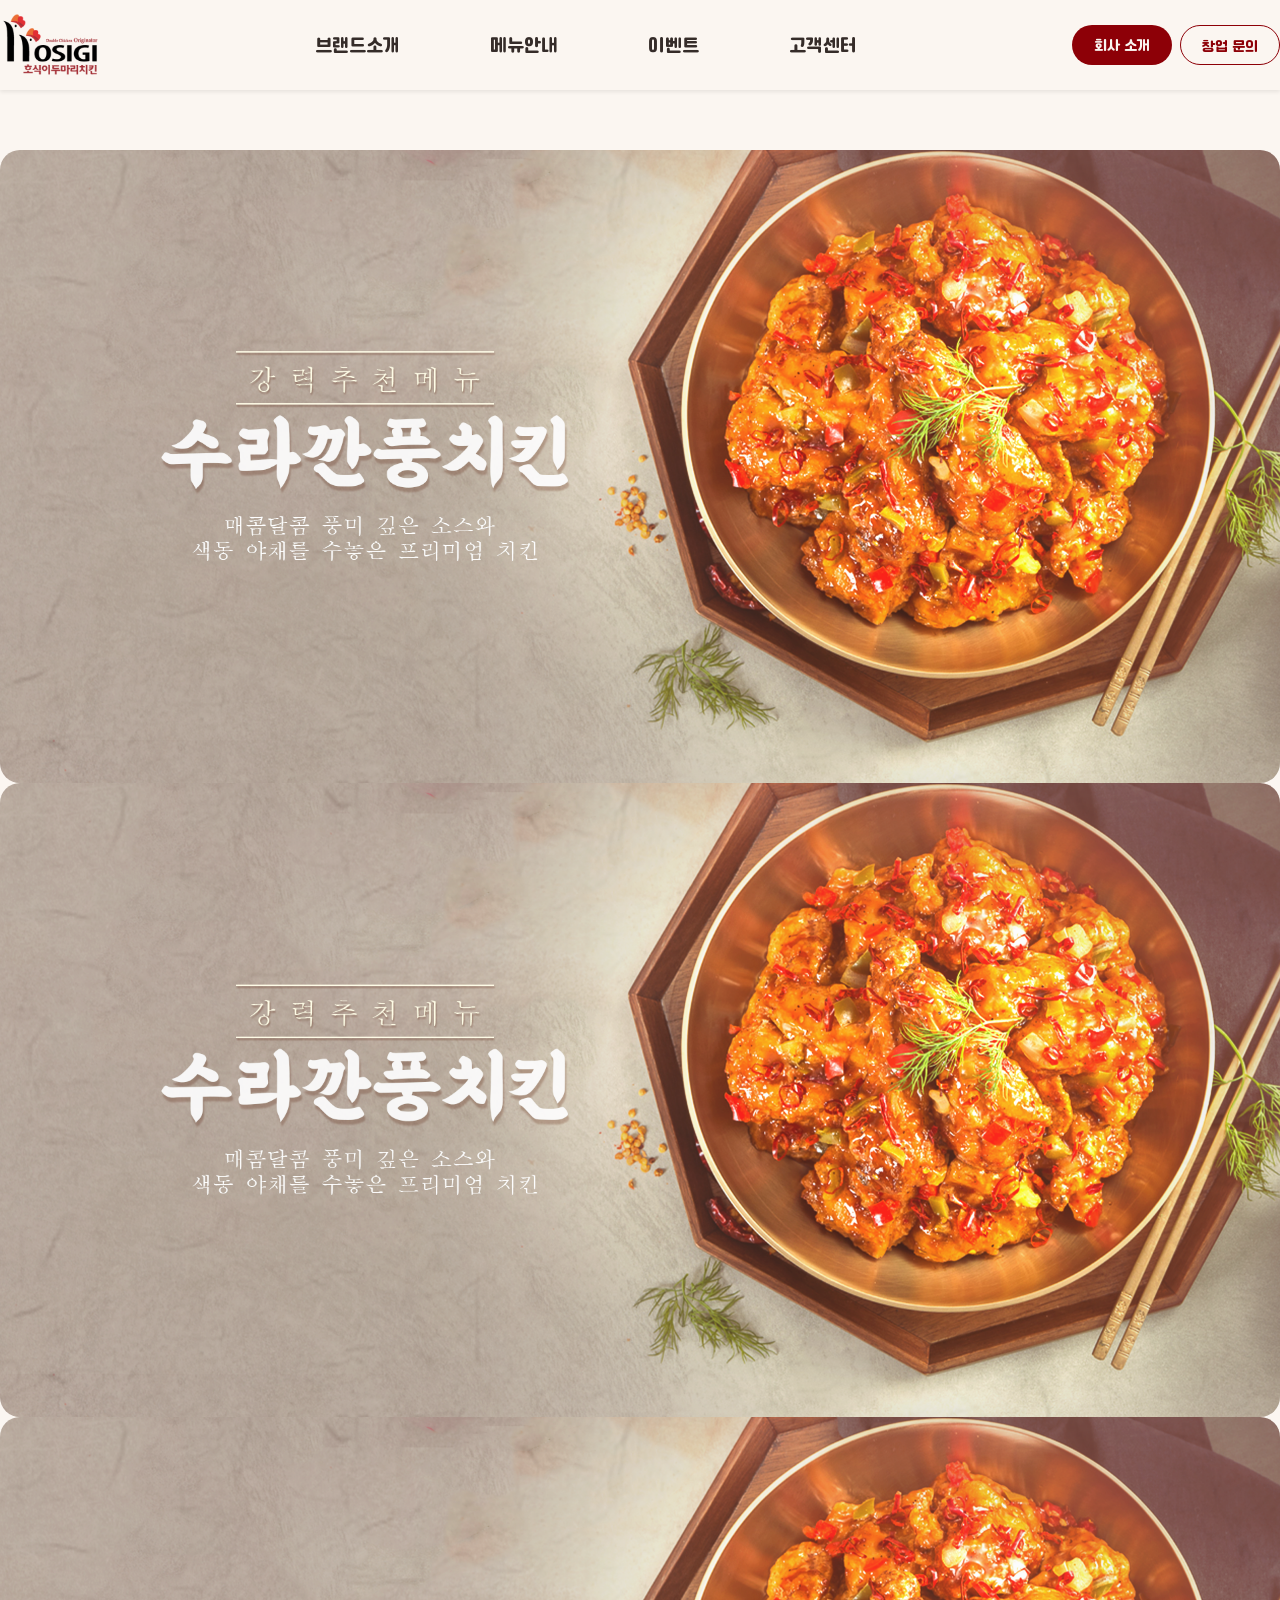
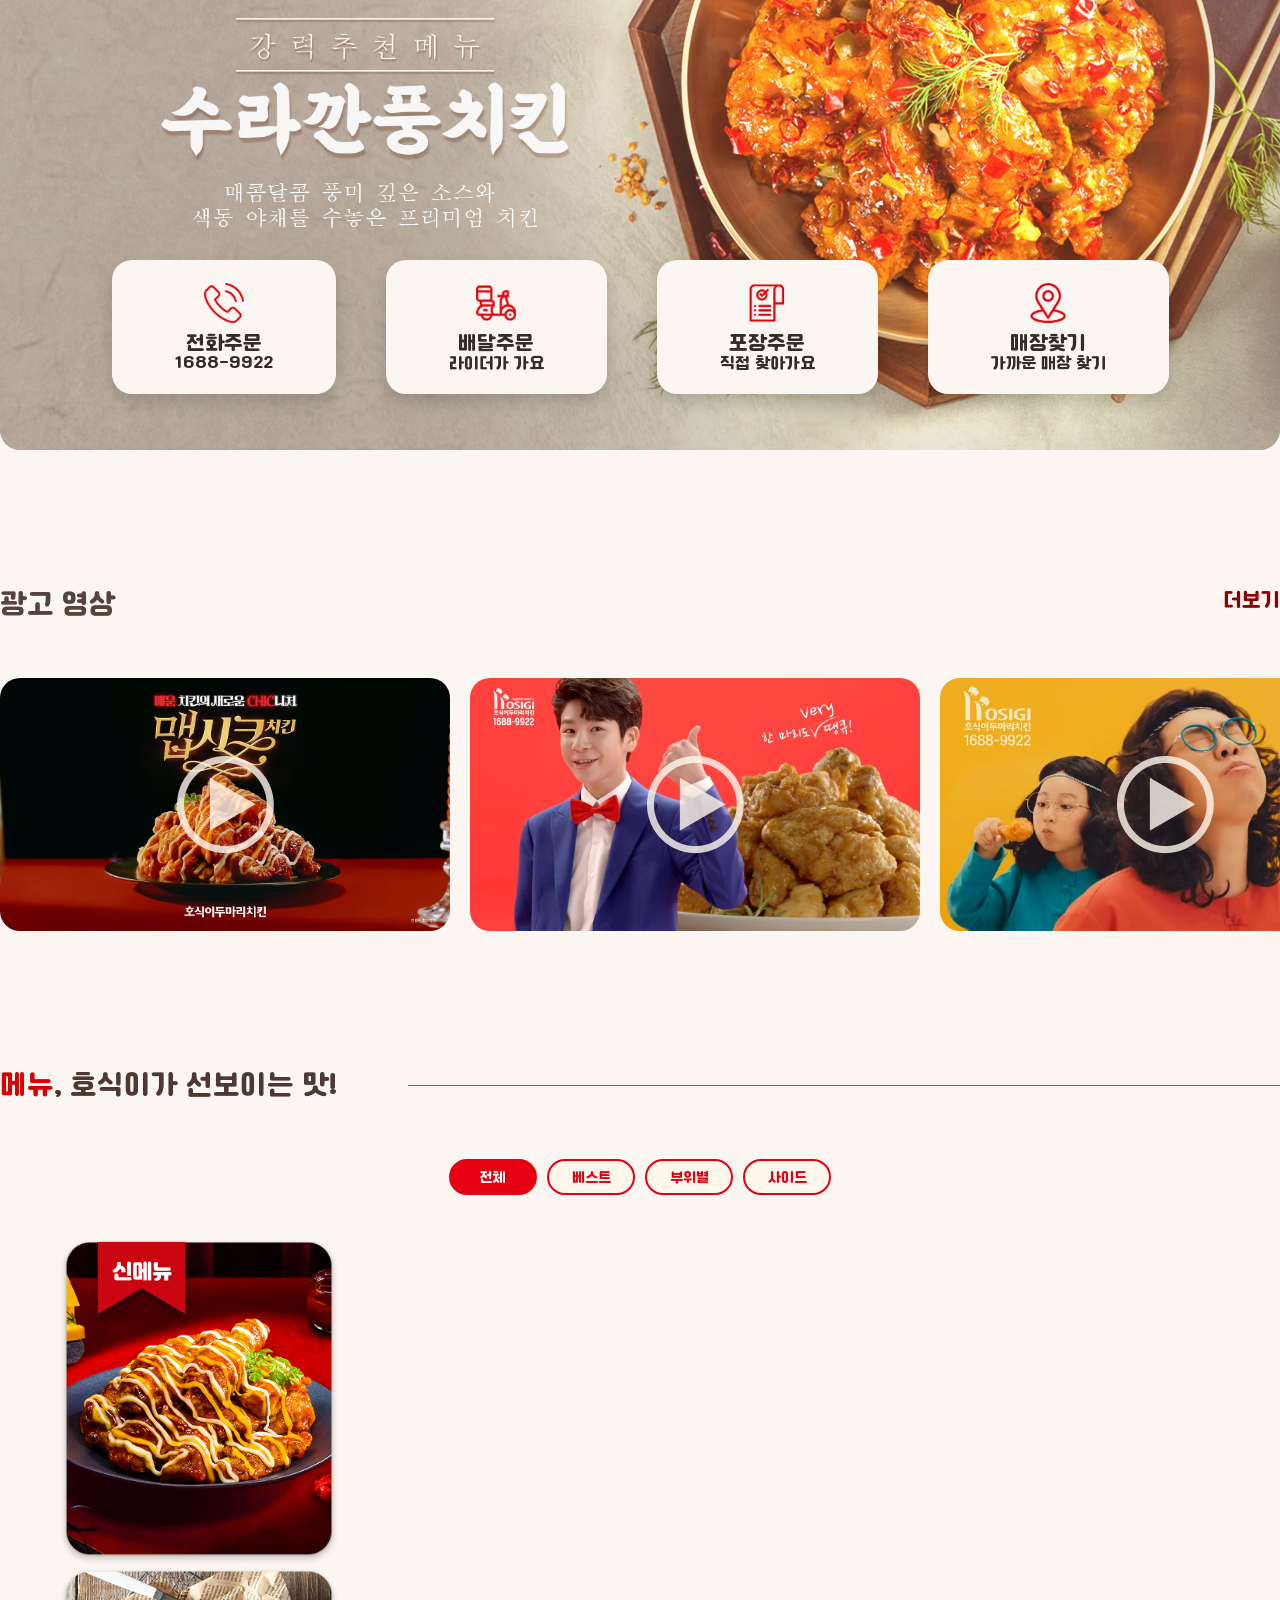
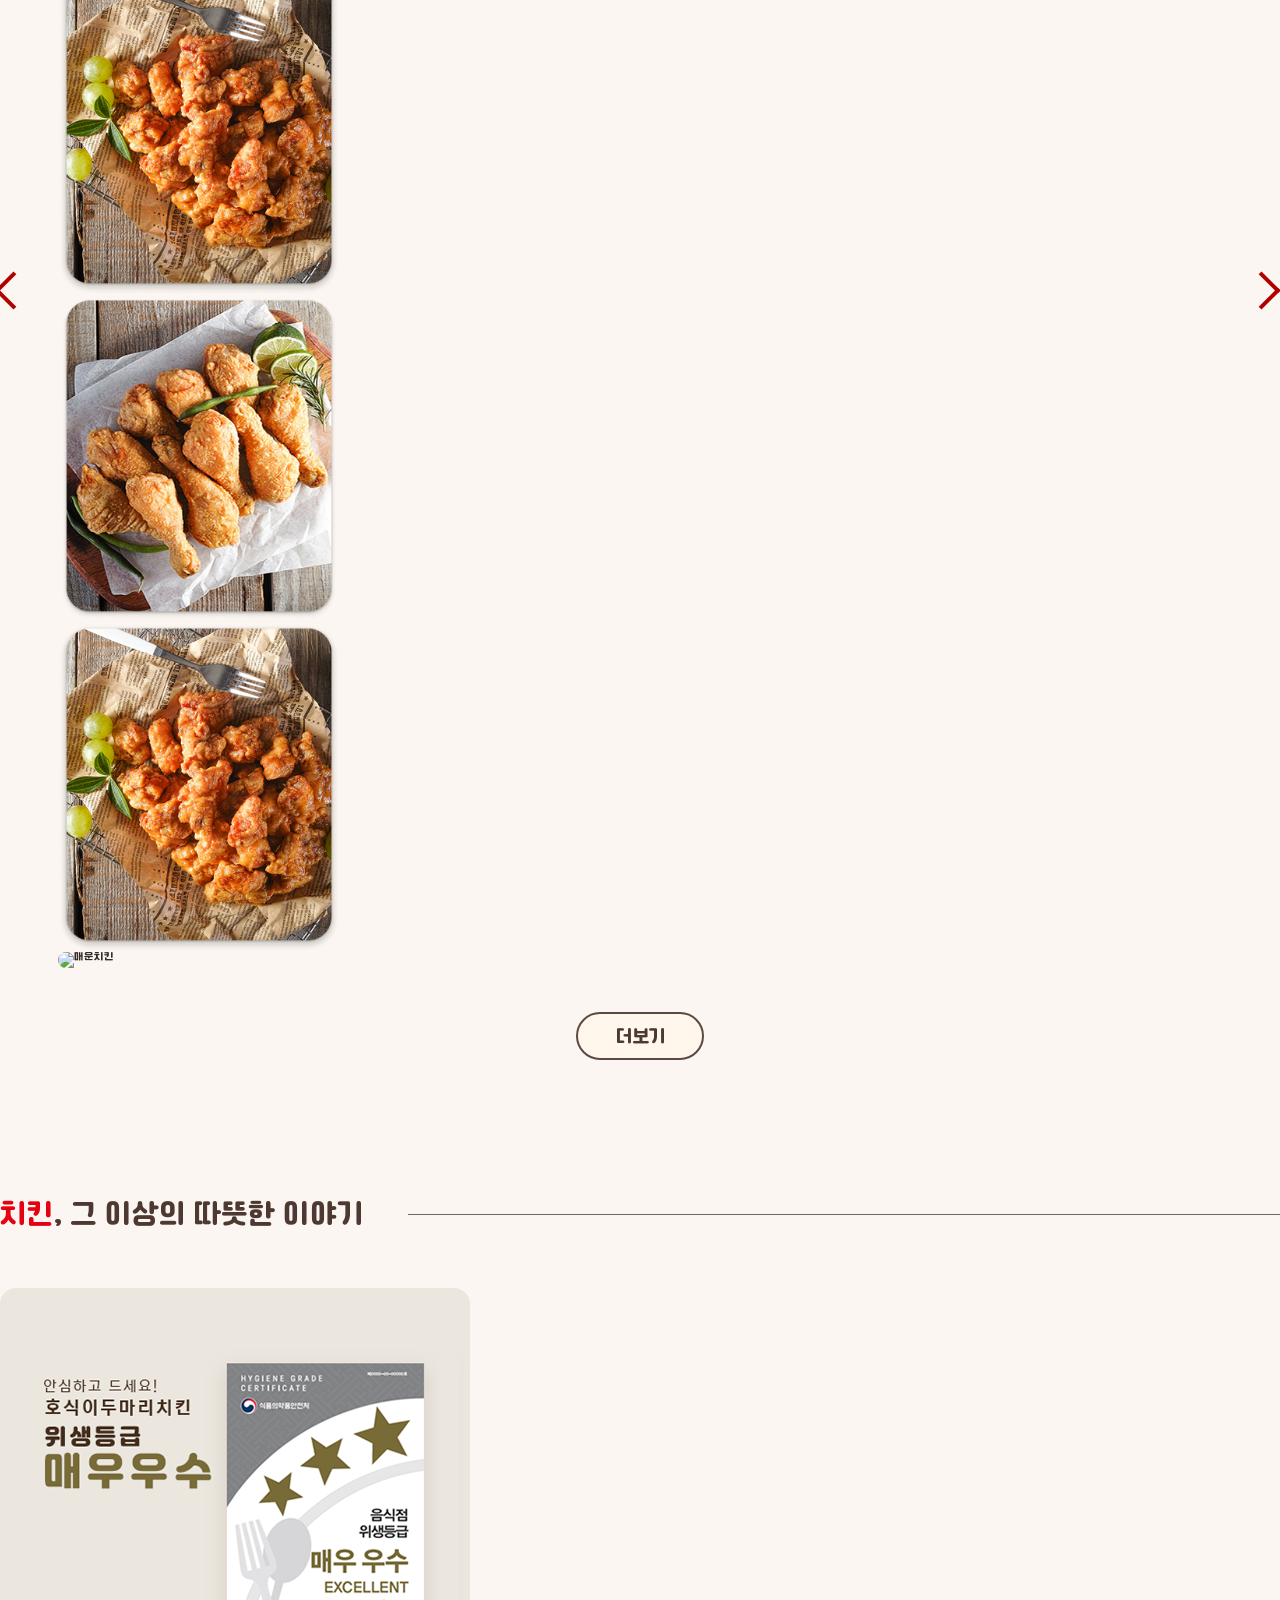
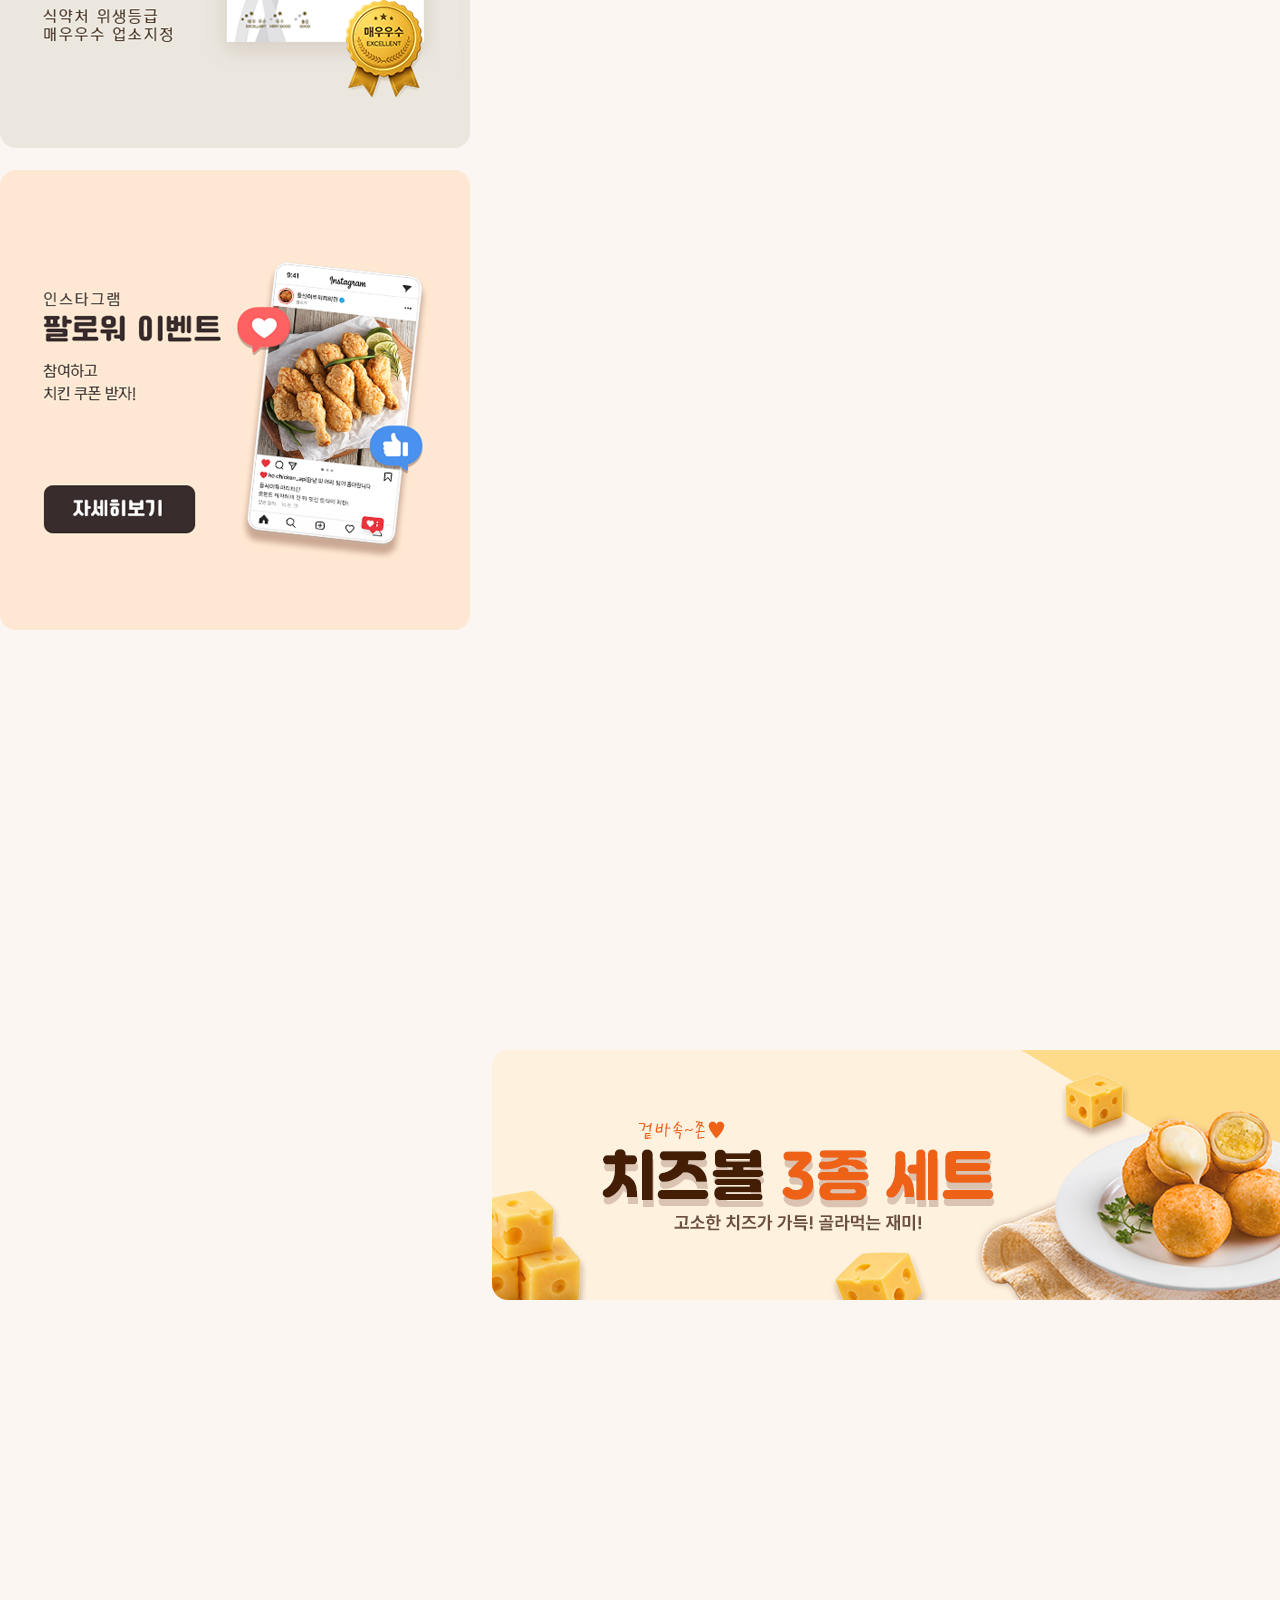
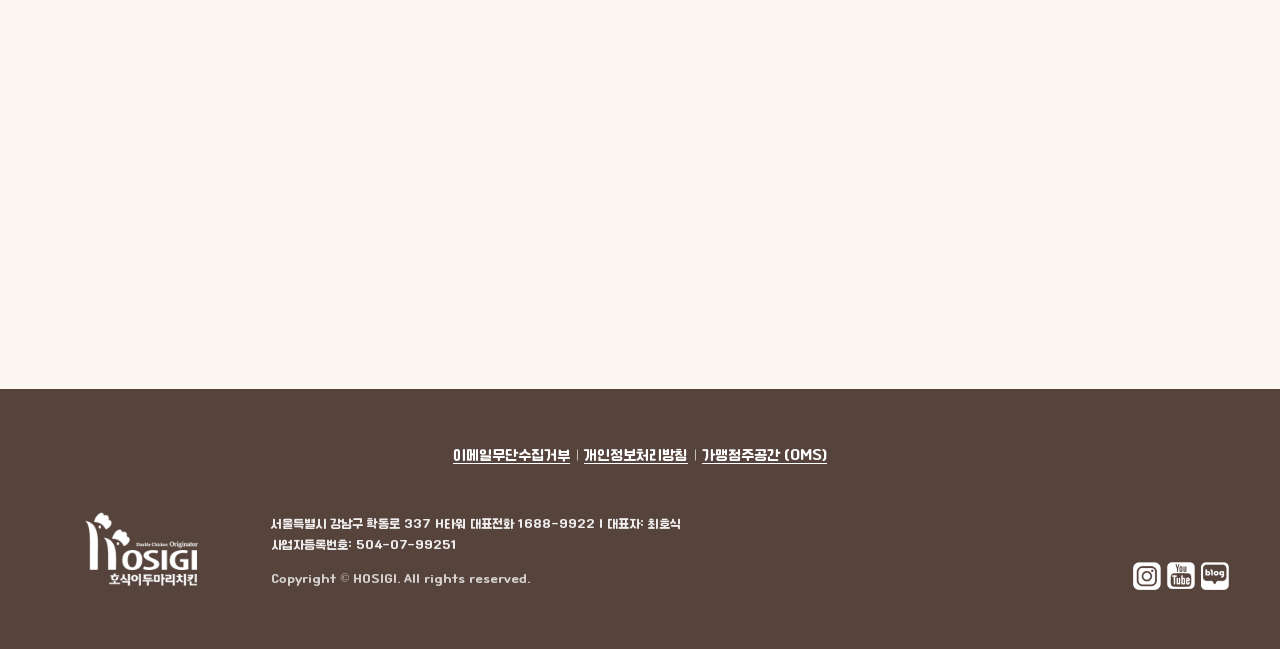
==== commit 7f05ebf3: "[feat] 5월 19일 슬라이드 적용" ====
--- a/index.html
+++ b/index.html
@@ -470,27 +470,49 @@
                         <div class="storyGrid">
                             <div class="storyLeft">
                                 <a href="#" class="storyBanner storyBanner01">
-                                    <img src="./image/grid_banner_01.png" alt="위생등급 매우 우수" />
+                                    <img src="./image/promotion_certification.png" alt="위생등급 매우 우수" />
                                 </a>
 
                                 <a href="#" class="storyBanner storyBanner02">
-                                    <img src="./image/grid_banner_02.png" alt="팔로워 이벤트" />
+                                    <img src="./image/promotion_instatgram.png" alt="팔로워 이벤트" />
                                 </a>
                             </div>
 
                             <div class="storyRight">
-                                <a href="#" class="storyBanner storyBanner03">
-                                    <img src="./image/grid_banner_03.png" alt="간장치킨" />
+                                <div class="swiper topBanner storyBanner">
+                                    <div class="swiper-wrapper">
+                                        <div class="swiper-slide">
+                                            <a href="#">
+                                                <img src="./image/grid_banner_main_01.png" alt="맵시크 메인베너" />
+                                            </a>
+                                        </div>
+                                        <div class="swiper-slide">
+                                            <a href="#">
+                                                <img src="./image/grid_banner_main_01.png" alt="멤버십 앱 론칭" />
+                                            </a>
+                                        </div>
+                                    </div>
+                                </div>
+
+                                <a href="#" class="storyBanner storyBanner04">
+                                    <img src="./image/grid_banner_promo_01.png" alt="치즈볼 3종 세트" />
                                 </a>
-
-                                <a href="#" class="storyBanner storyBanner04">
-                                    <img src="./image/grid_banner_04.png" alt="치즈볼 3종 세트" />
-                                </a>
-                            </div>
-
-                            <a href="#" class="storyBanner storyBanner05">
-                                <img src="./image/grid_banner_05.png" alt="멤버십 앱 론칭" />
-                            </a>
+                            </div>
+
+                            <div class="swiper bottomBanner storyBanner storyBanner05">
+                                <div class="swiper-wrapper">
+                                    <div class="swiper-slide">
+                                        <a href="#">
+                                            <img src="./image/grid_banner_bottom_01.png" alt="멤버십 앱 론칭" />
+                                        </a>
+                                    </div>
+                                    <div class="swiper-slide">
+                                        <a href="#">
+                                            <img src="./image/grid_banner_bottom_02.png" alt="멤버십 앱 론칭" />
+                                        </a>
+                                    </div>
+                                </div>
+                            </div>
                         </div>
                     </div>
                 </section>
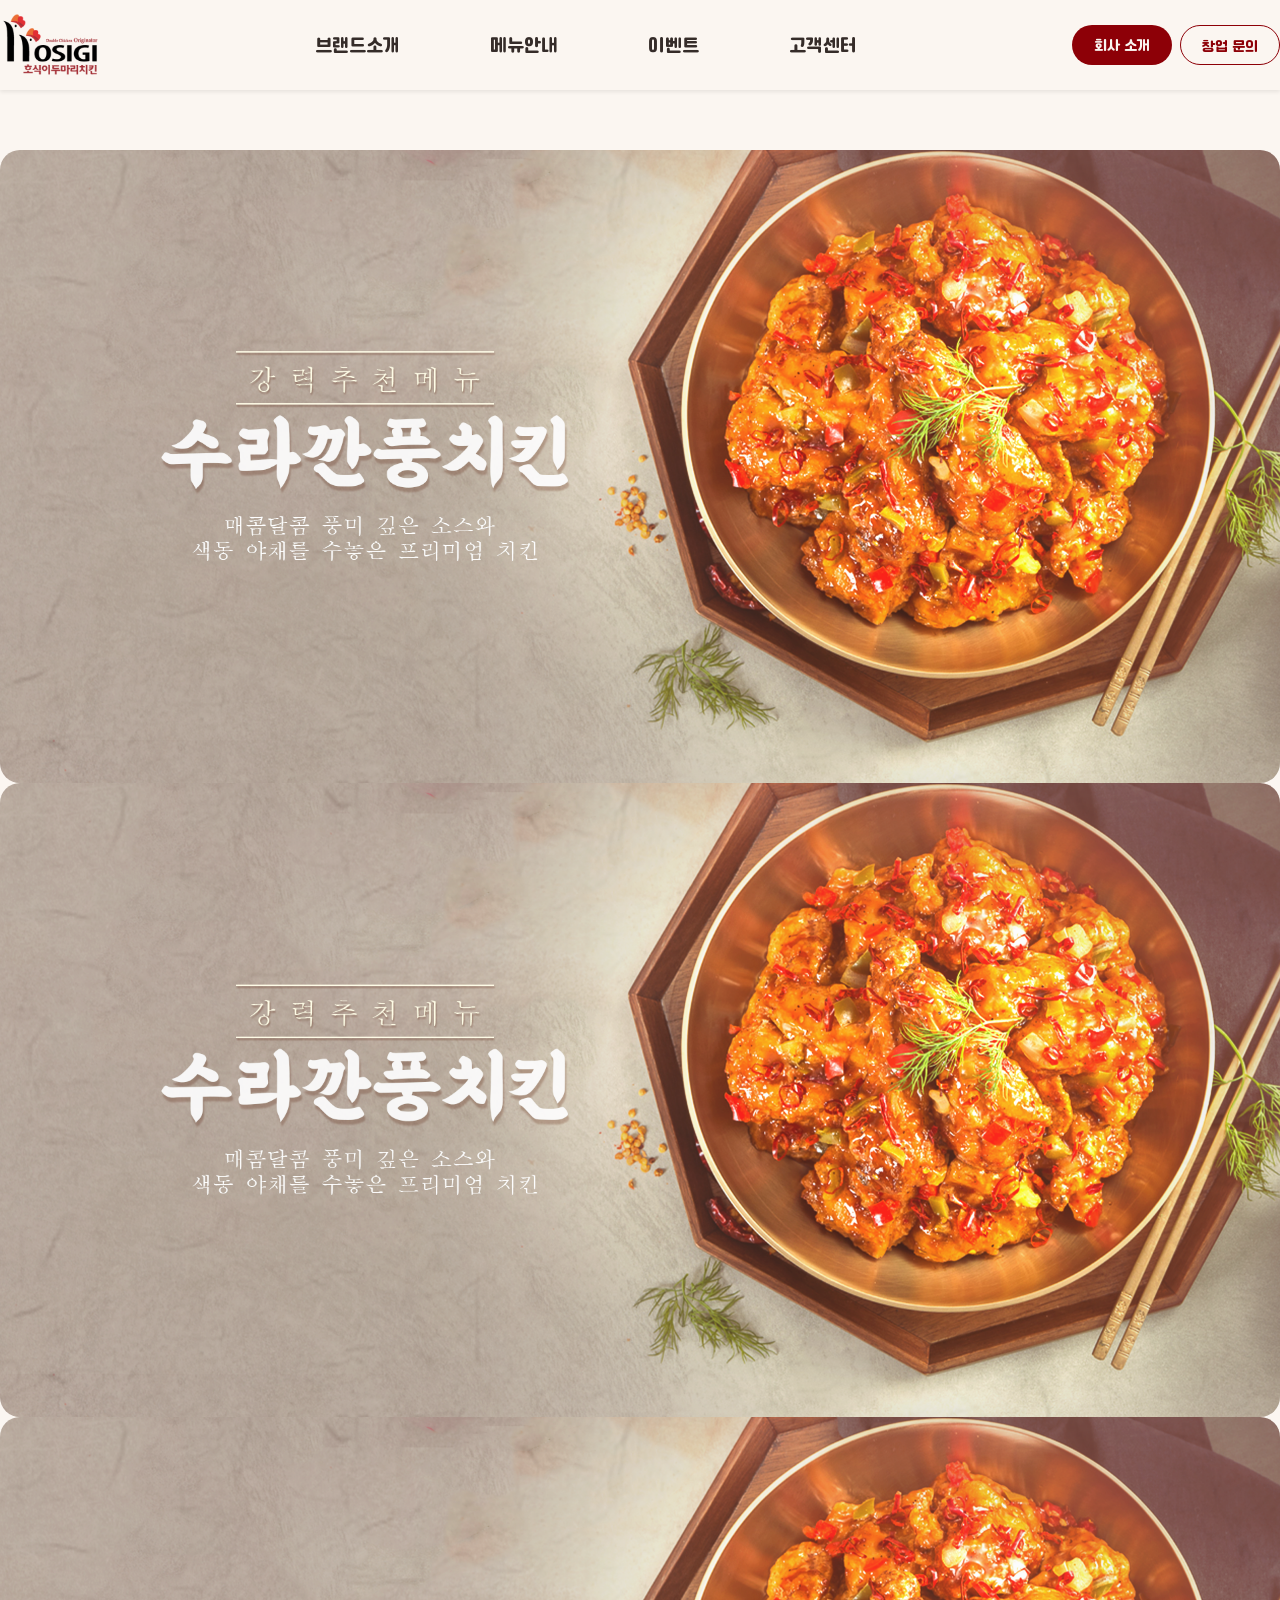
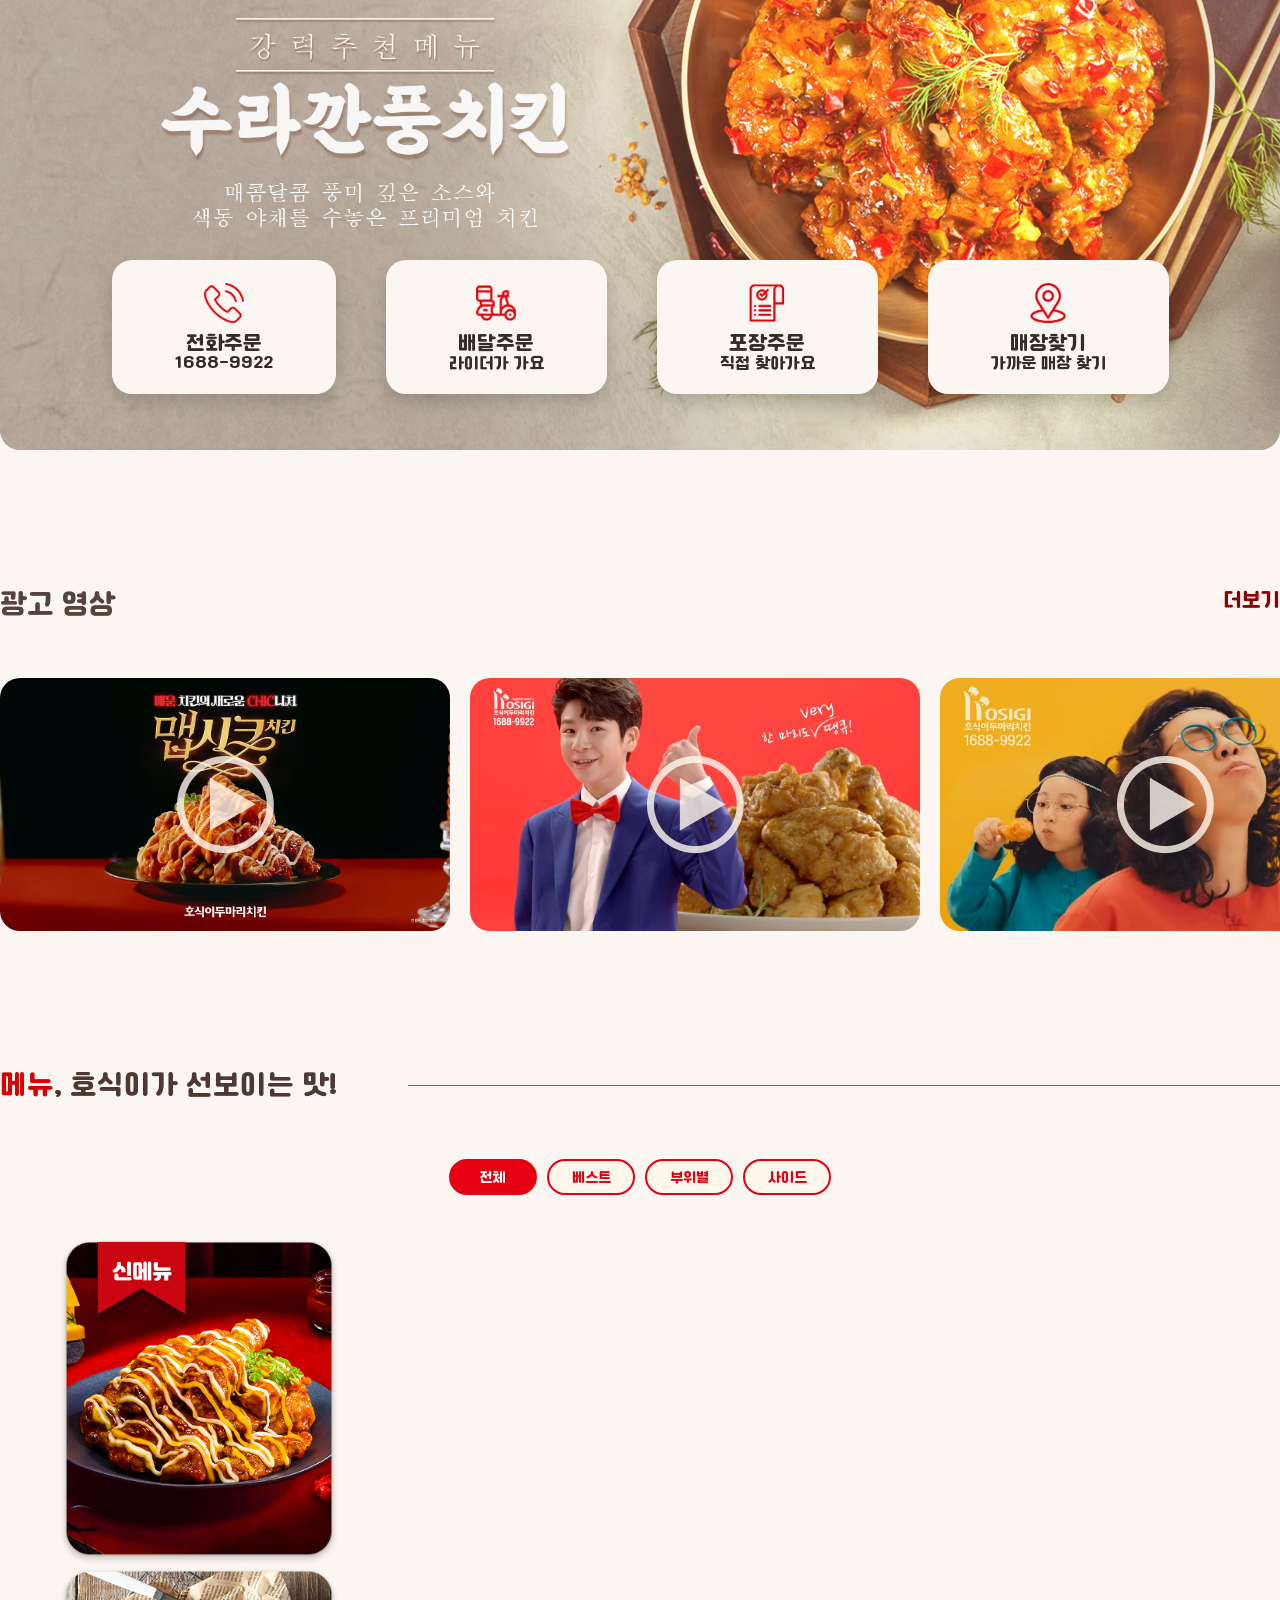
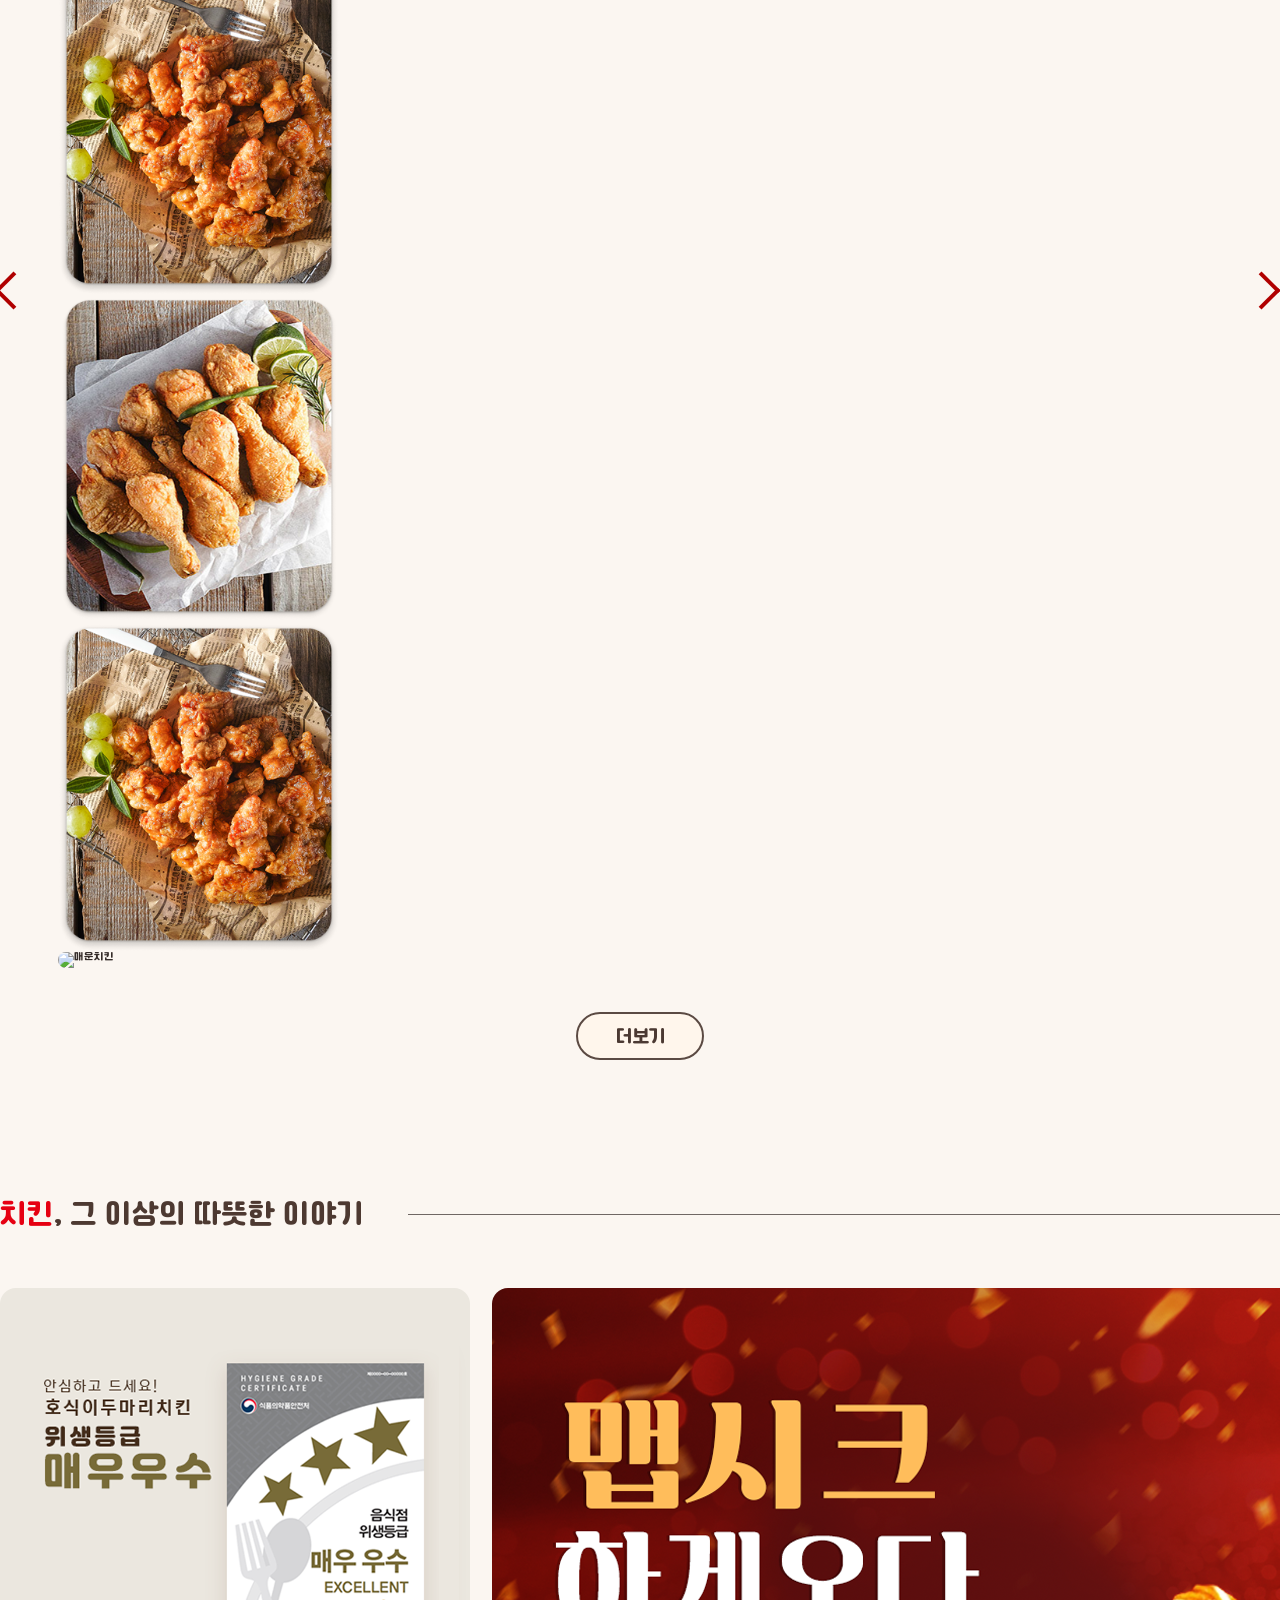
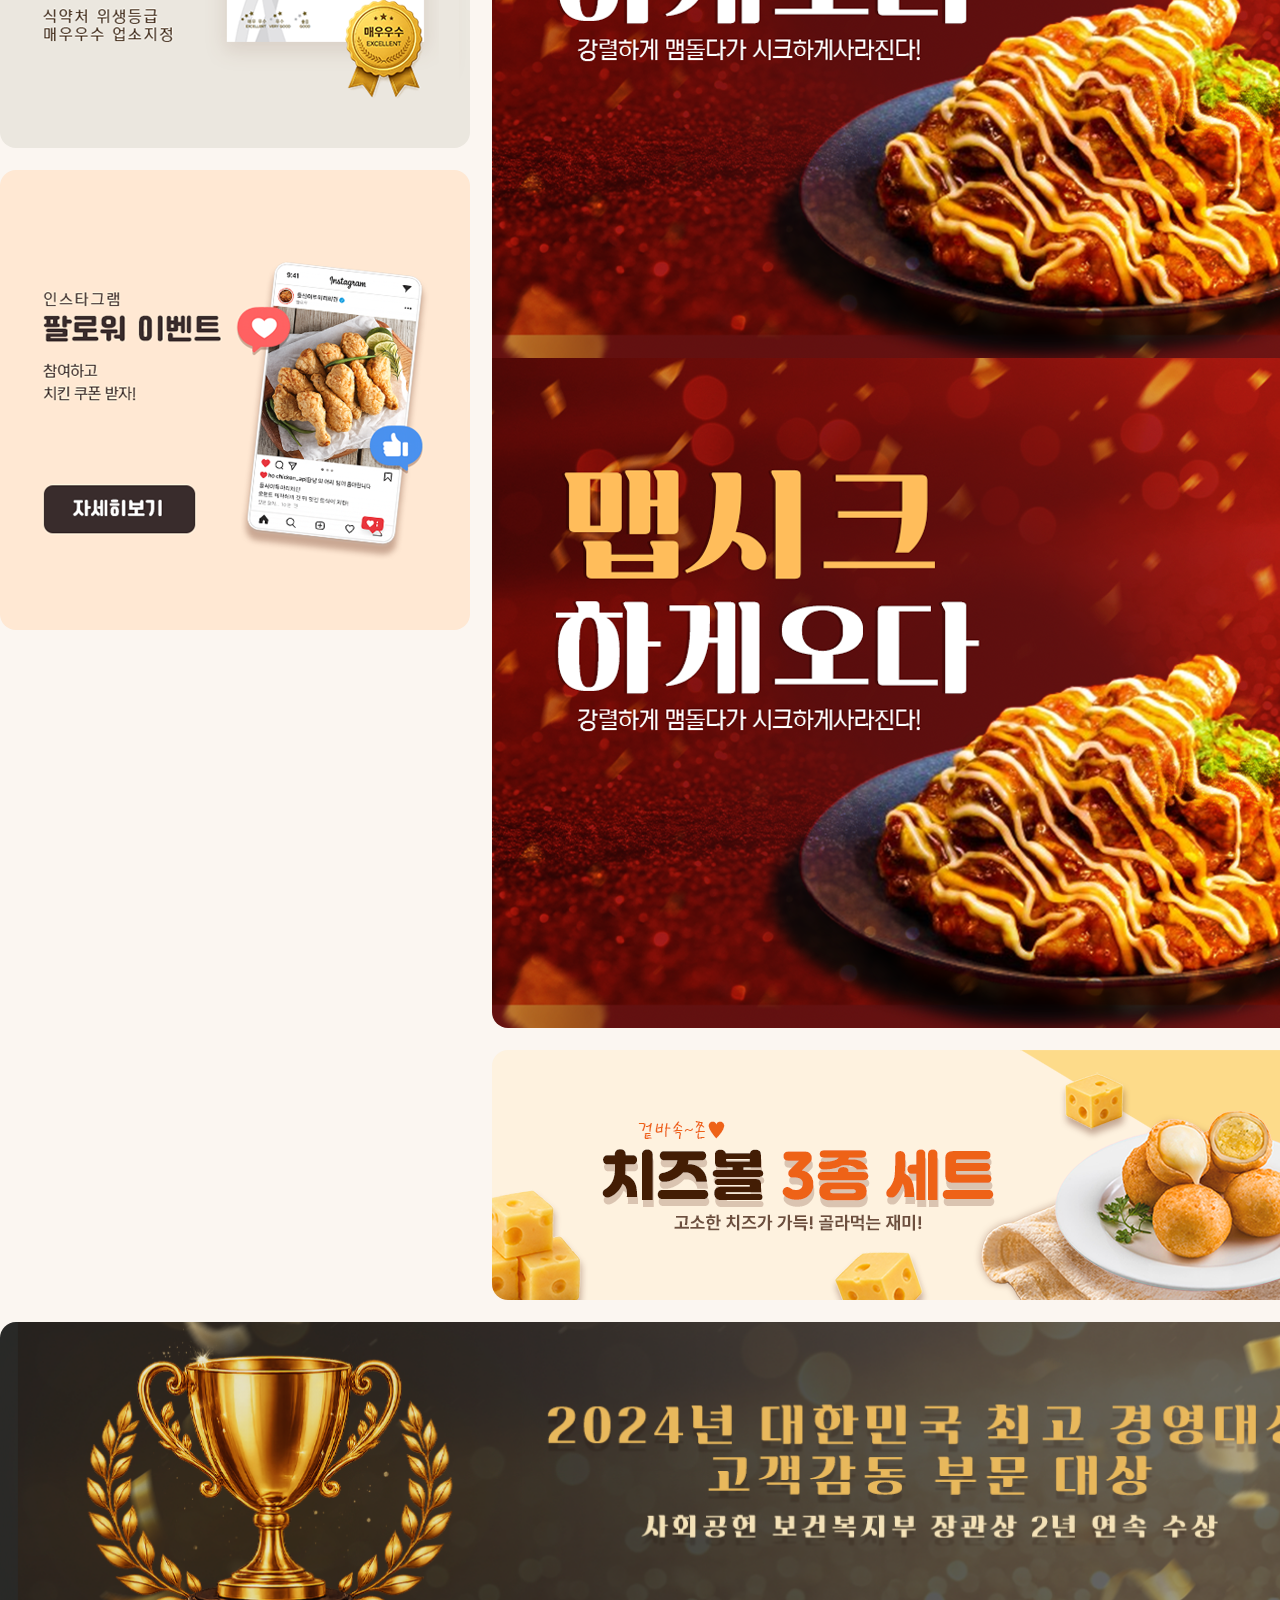
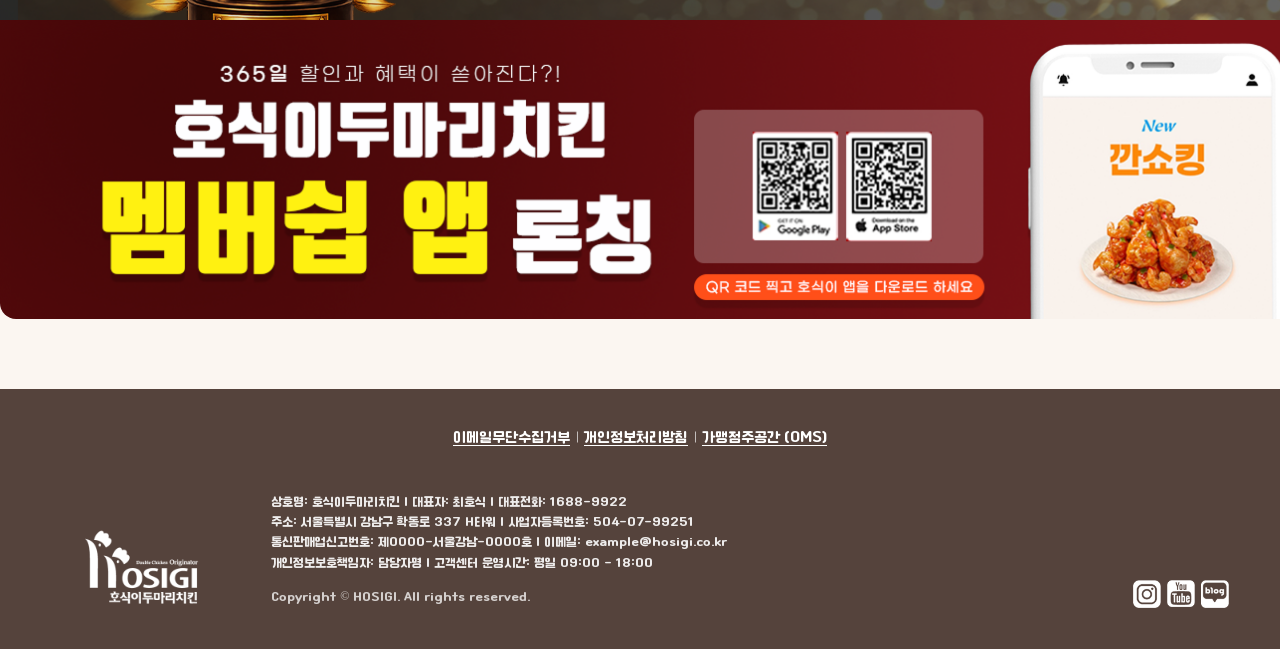
==== commit 03df3822: "5/26" ====
--- a/index.html
+++ b/index.html
@@ -469,11 +469,11 @@
 
                         <div class="storyGrid">
                             <div class="storyLeft">
-                                <a href="#" class="storyBanner storyBanner01">
+                                <a href="#" class="storyBanner">
                                     <img src="./image/promotion_certification.png" alt="위생등급 매우 우수" />
                                 </a>
 
-                                <a href="#" class="storyBanner storyBanner02">
+                                <a href="#" class="storyBanner">
                                     <img src="./image/promotion_instatgram.png" alt="팔로워 이벤트" />
                                 </a>
                             </div>
@@ -494,12 +494,12 @@
                                     </div>
                                 </div>
 
-                                <a href="#" class="storyBanner storyBanner04">
+                                <a href="#" class="storyBanner">
                                     <img src="./image/grid_banner_promo_01.png" alt="치즈볼 3종 세트" />
                                 </a>
                             </div>
 
-                            <div class="swiper bottomBanner storyBanner storyBanner05">
+                            <div class="swiper bottomBanner storyBanner">
                                 <div class="swiper-wrapper">
                                     <div class="swiper-slide">
                                         <a href="#">
@@ -542,8 +542,10 @@
                             </div>
 
                             <div class="footerInfoBox">
-                                <p>서울특별시 강남구 학동로 337 H타워 대표전화 1688-9922 | 대표자: 최호식</p>
-                                <p>사업자등록번호: 504-07-99251</p>
+                                <p>상호명: 호식이두마리치킨 | 대표자: 최호식 | 대표전화: 1688-9922</p>
+                                <p>주소: 서울특별시 강남구 학동로 337 H타워 | 사업자등록번호: 504-07-99251</p>
+                                <p>통신판매업신고번호: 제0000-서울강남-0000호 | 이메일: example@hosigi.co.kr</p>
+                                <p>개인정보보호책임자: 담당자명 | 고객센터 운영시간: 평일 09:00 - 18:00</p>
                                 <p class="copyright">Copyright © HOSIGI. All rights reserved.</p>
                             </div>
 
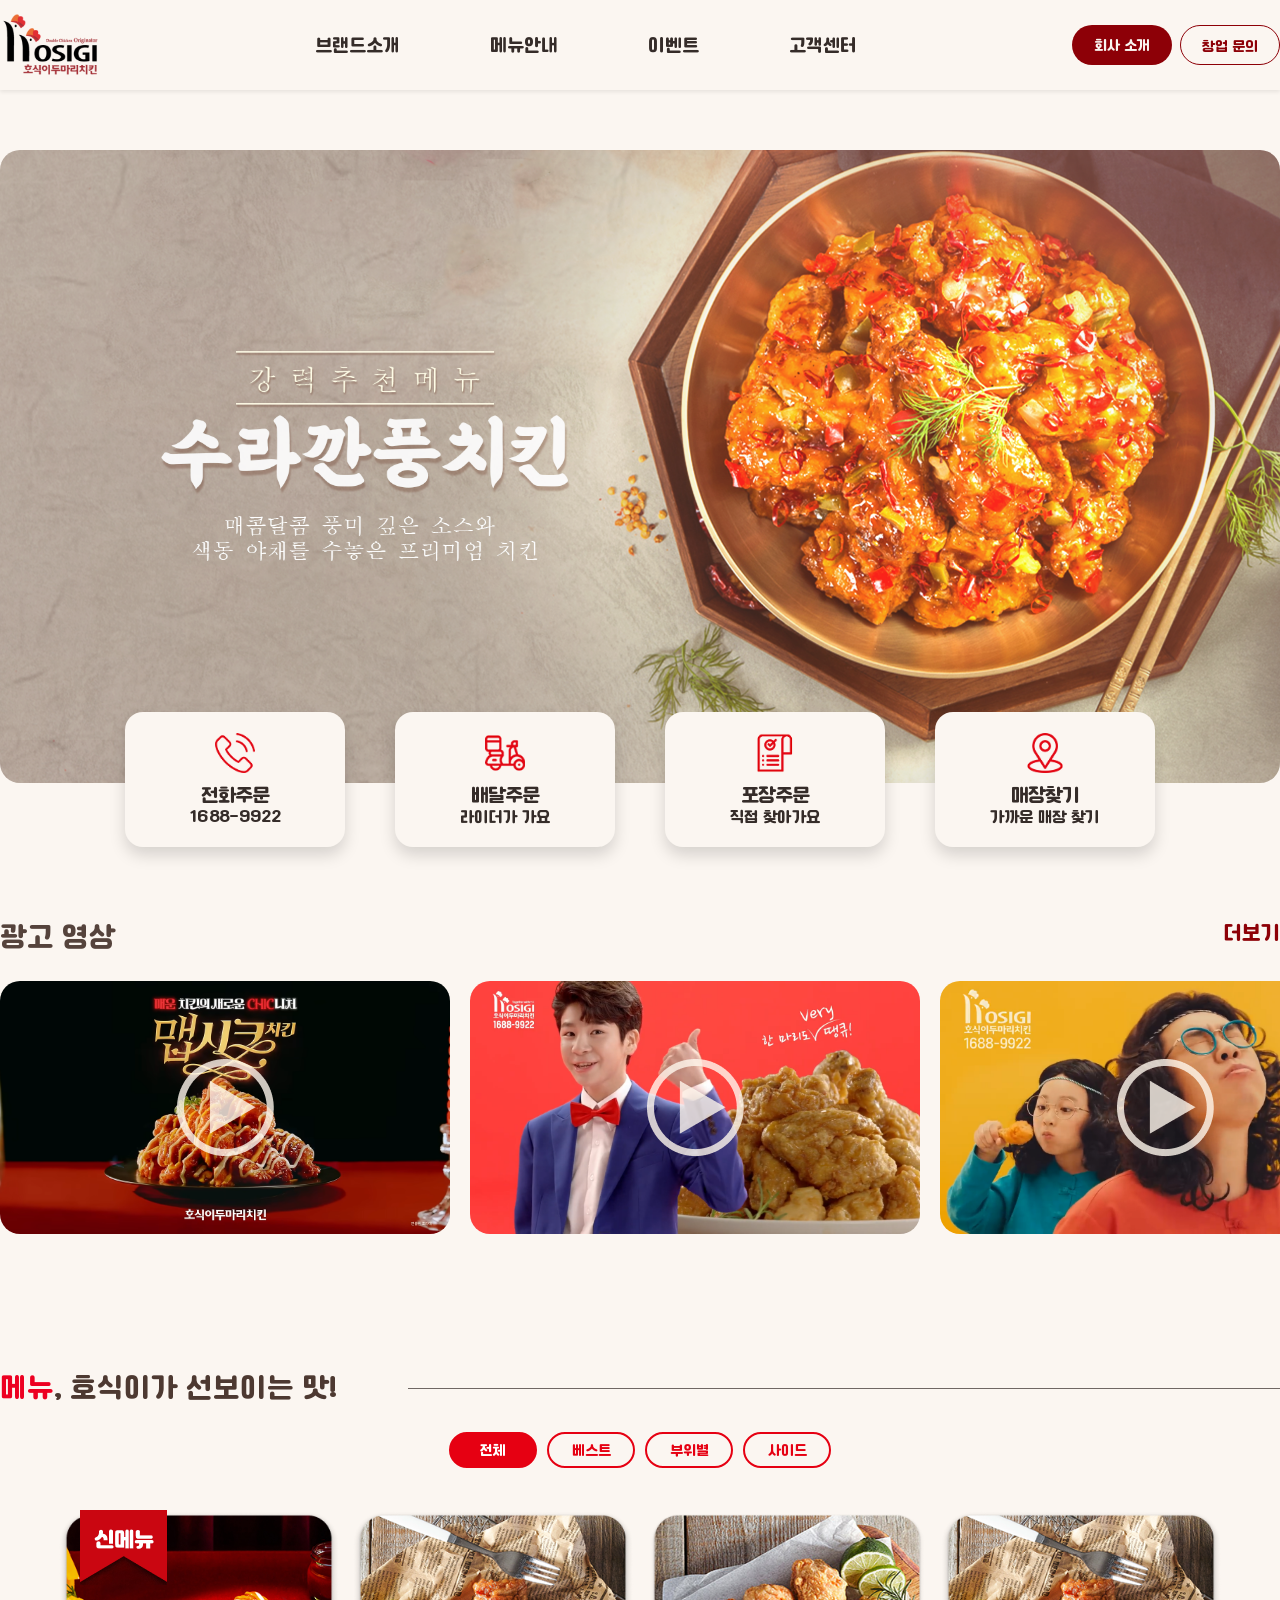
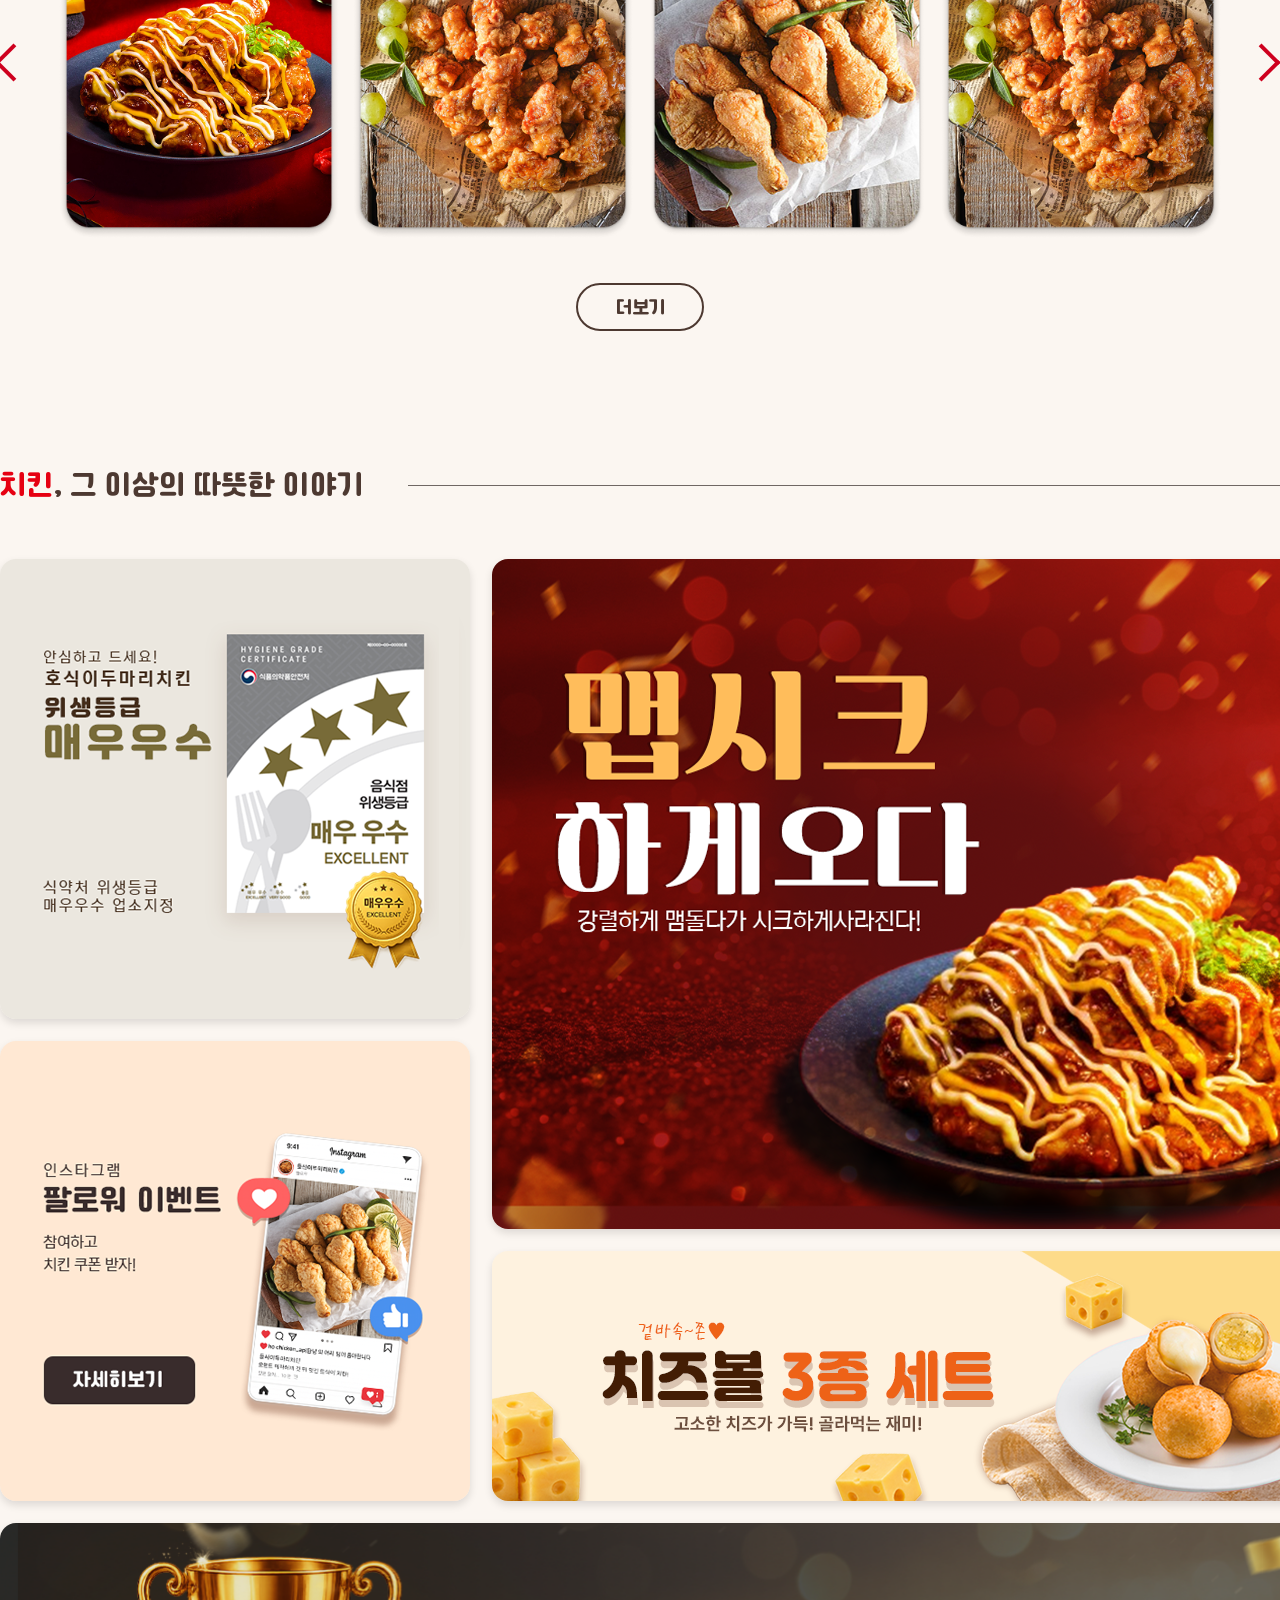
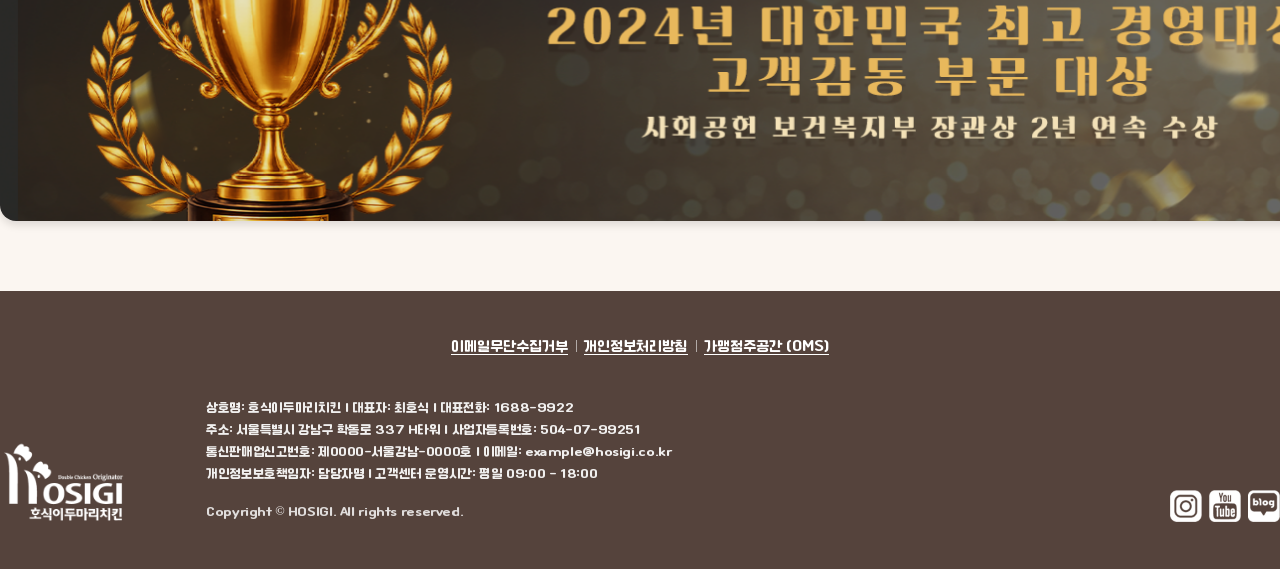
==== commit bdab9e21: "히어로섹션 이미지 경로 수정" ====
--- a/index.html
+++ b/index.html
@@ -132,17 +132,17 @@
                                 <div class="swiper-wrapper">
                                     <div class="swiper-slide">
                                         <div class="img_Box">
-                                            <img src="/image/heroSection_mainMbanner_01.png" alt="수라깐풍치킨 배너" />
+                                            <img src="/image/main_hero_banner.png" alt="수라깐풍치킨 배너" />
                                         </div>
                                     </div>
                                     <div class="swiper-slide">
                                         <div class="img_Box">
-                                            <img src="/image/heroSection_mainMbanner_01.png" alt="수라깐풍치킨 배너" />
+                                            <img src="/image/main_hero_banner.png" alt="수라깐풍치킨 배너" />
                                         </div>
                                     </div>
                                     <div class="swiper-slide">
                                         <div class="img_Box">
-                                            <img src="/image/heroSection_mainMbanner_01.png" alt="수라깐풍치킨 배너" />
+                                            <img src="/image/main_hero_banner.png" alt="수라깐풍치킨 배너" />
                                         </div>
                                     </div>
                                 </div>
--- a/css/index.css
+++ b/css/index.css
@@ -9,16 +9,19 @@
 /* 공통 클래스 */
 @import url(./common.css);
 
+/* -------------------------------------------------------
+해당 섹션의 반응형은 각 CSS 파일의 최하단에 따로 기재함 
+2026.05.19
+-------------------------------------------------------*/
+
 /*헤더 */
 @import url(./header.css);
-@import url(./header_res.css);
 
 /* 메인 */
 @import url(./main.css);
 
 /*섹션_히어로 HeroSection */
 @import url(./heroSection.css);
-@import url(./heroSection_res.css);
 
 /* 섹션_광고영상 */
 @import url(./commercialSection.css);
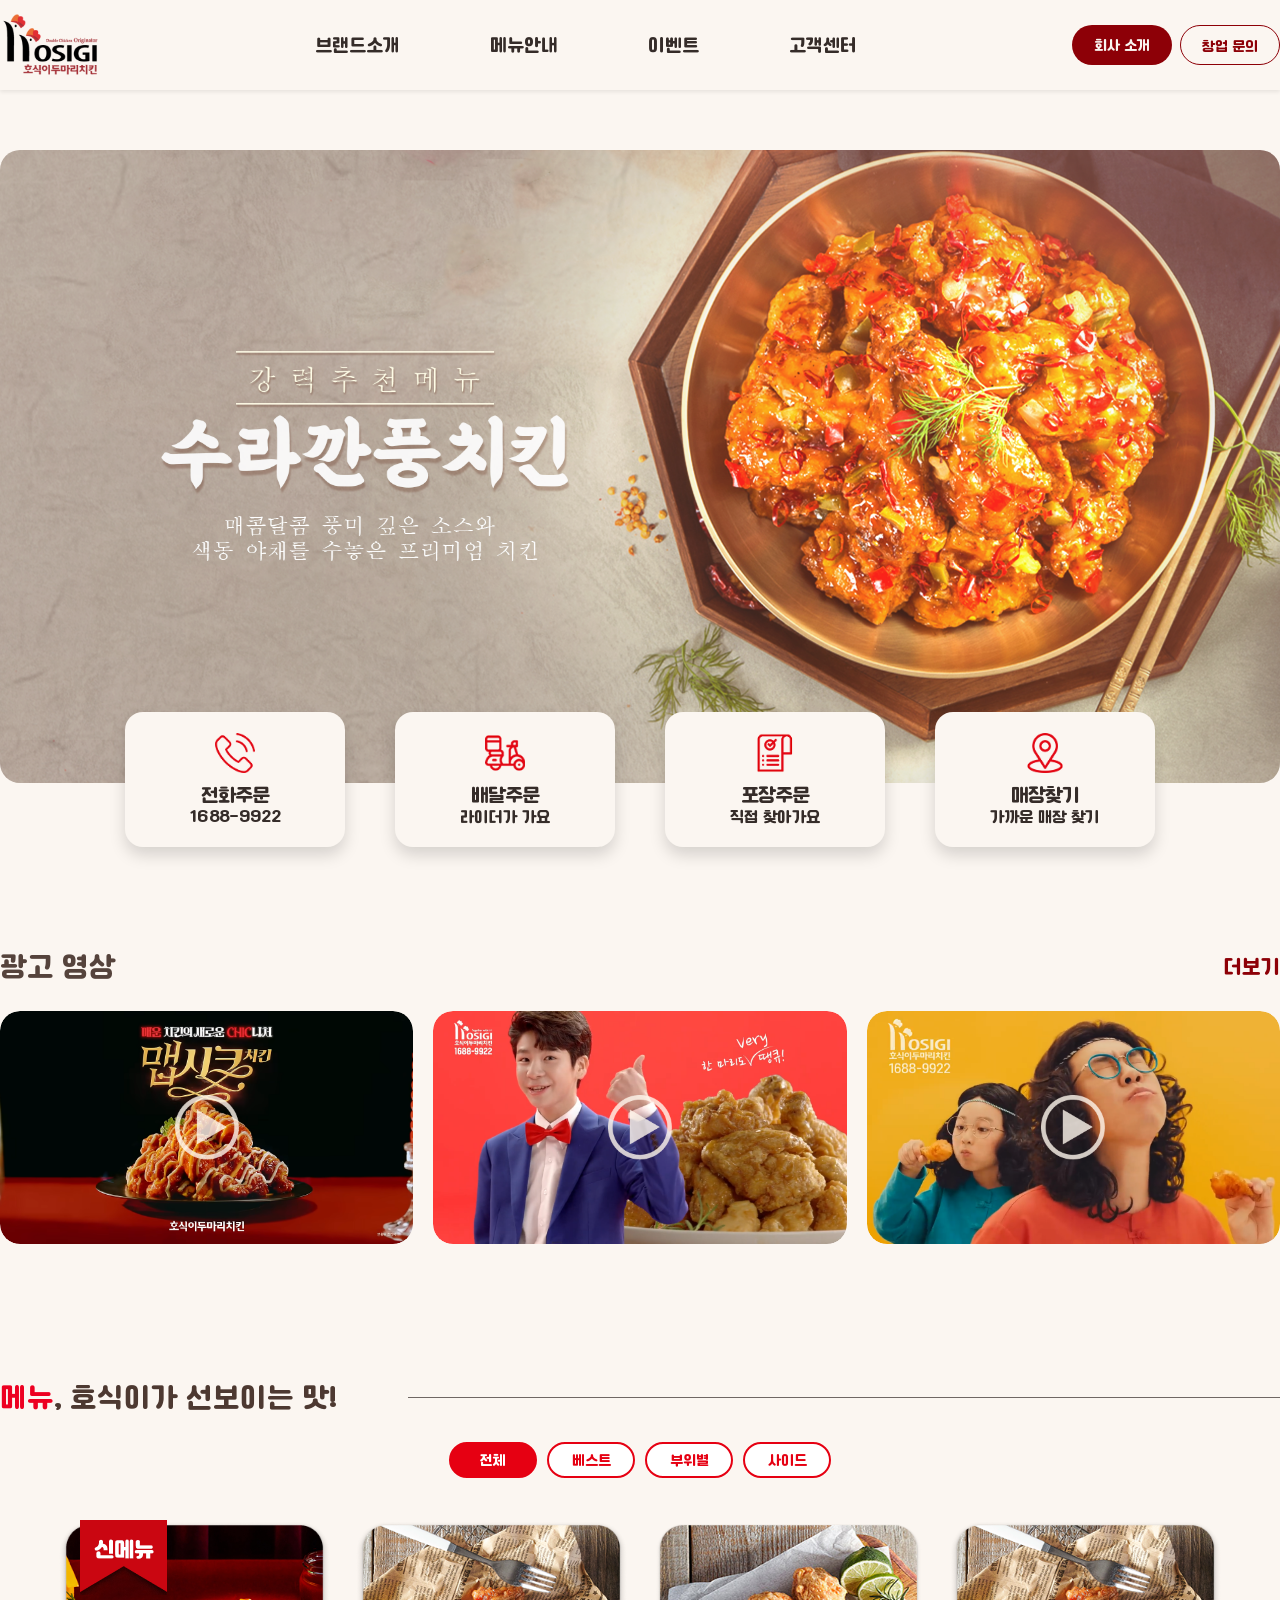
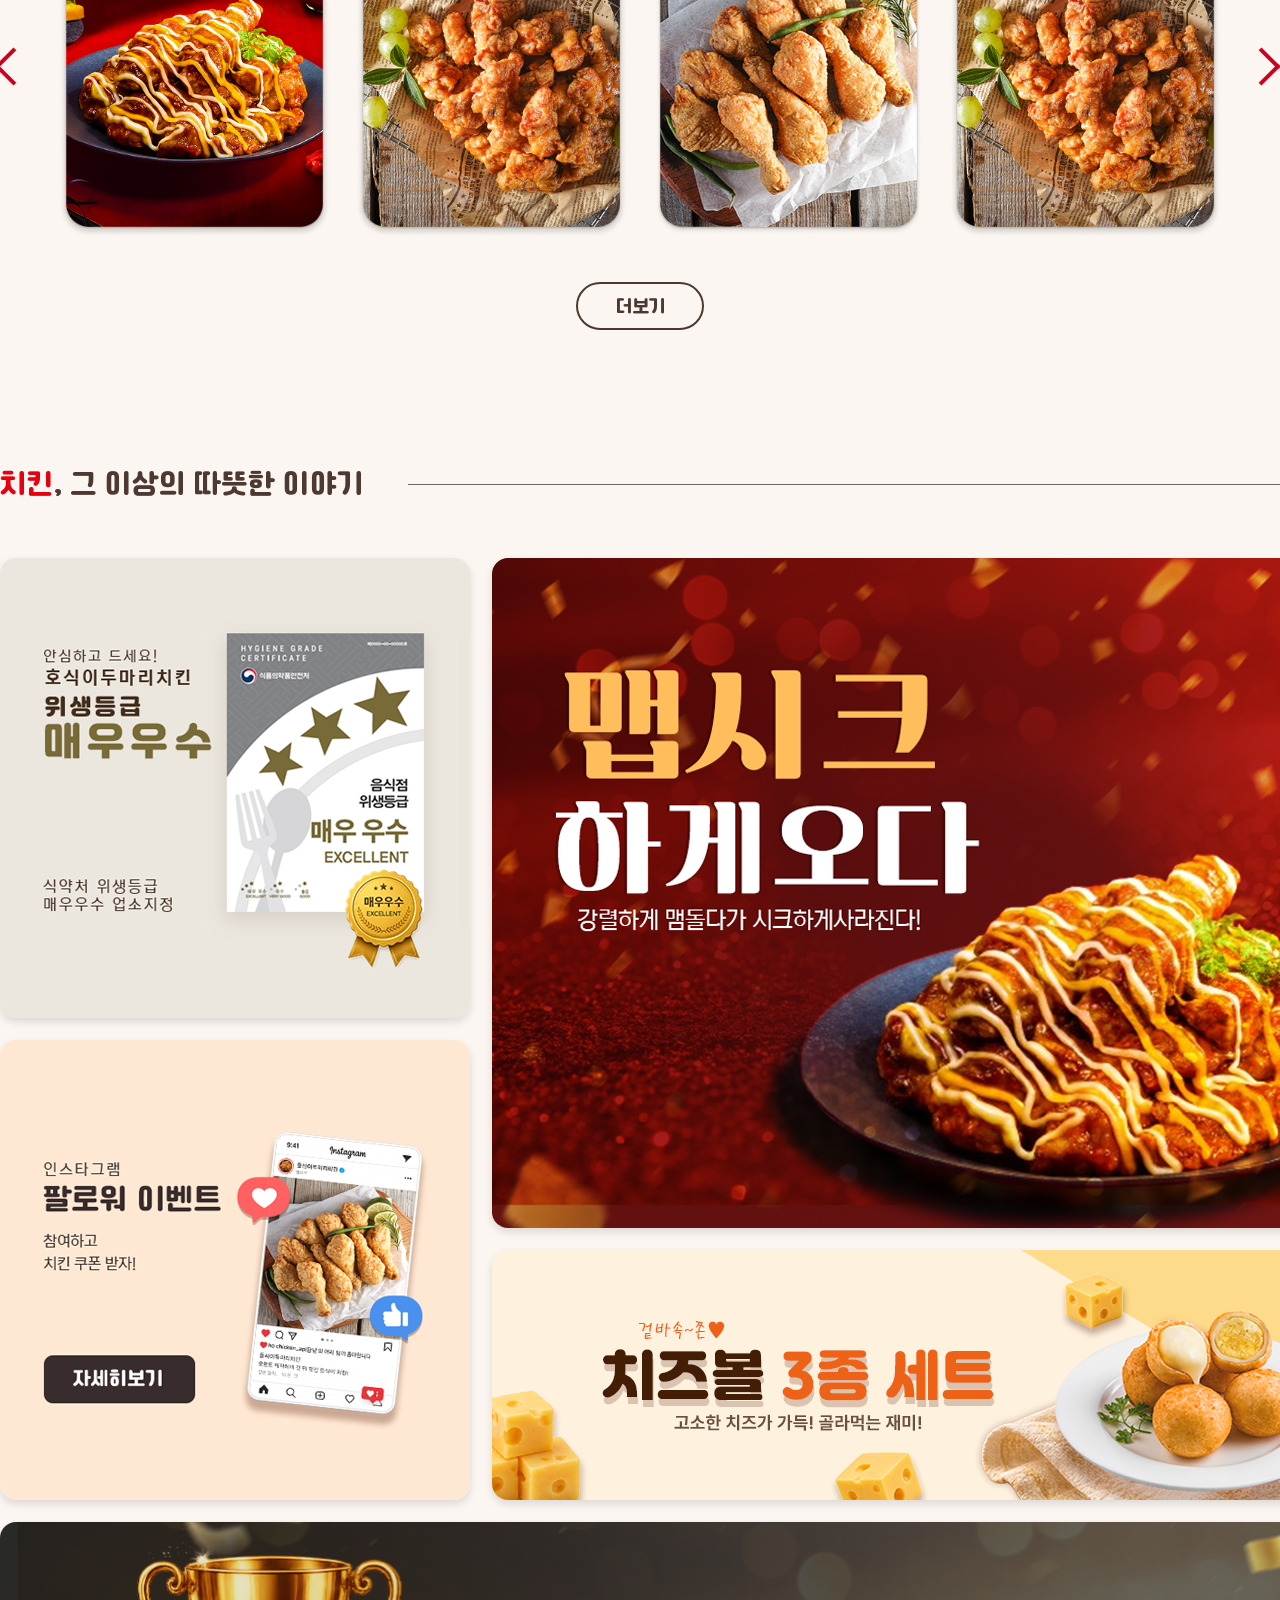
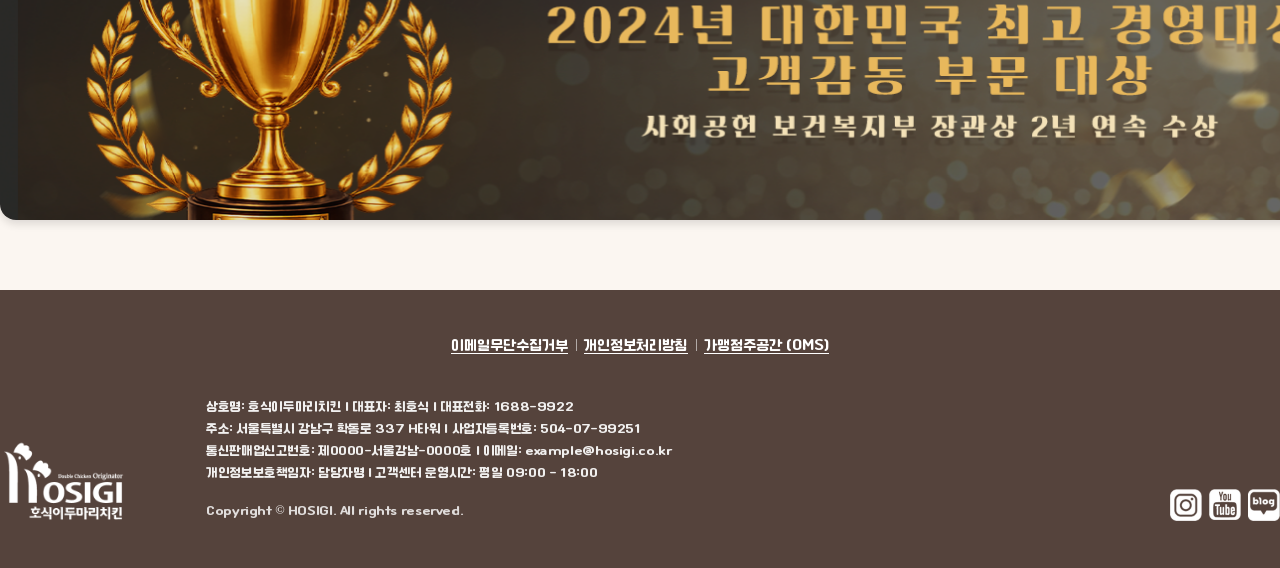
==== commit 8f3e42e4: "반응형완료" ====
--- a/index.html
+++ b/index.html
@@ -30,6 +30,7 @@
                                 <img src="image/logo.png" alt="로고 이미지" />
                             </a>
                         </h1>
+
                         <ul class="nav_list">
                             <li>
                                 <a href="#">브랜드소개</a>
@@ -70,15 +71,42 @@
                                 </ul>
                             </li>
                         </ul>
+
                         <div class="nav_bntBox">
                             <a class="nav_bnt" href="#">회사 소개</a>
                             <a class="nav_bnt brand_inquiry" href="#">창업 문의</a>
                         </div>
                     </div>
+
                     <div class="nav_background"></div>
                 </div>
 
+                <!-- 모바일 상단바 추가 -->
+                <div class="mb_header">
+                    <h1 class="logo">
+                        <a href="#">
+                            <img src="image/logo.png" alt="로고 이미지" />
+                        </a>
+                    </h1>
+
+                    <button type="button" class="mb_menu_btn" aria-label="모바일 메뉴 열기">
+                        <span></span>
+                        <span></span>
+                        <span></span>
+                    </button>
+                </div>
+
+                <!-- 모바일 메뉴 -->
                 <div class="mb_nav">
+                    <div class="mb_nav_top">
+                        <strong>MENU</strong>
+
+                        <button type="button" class="mb_close_btn" aria-label="모바일 메뉴 닫기">
+                            <span></span>
+                            <span></span>
+                        </button>
+                    </div>
+
                     <ul class="nav_list">
                         <li>
                             <a href="#">회사소개</a>
@@ -119,7 +147,13 @@
                             </ul>
                         </li>
                     </ul>
+
+                    <div class="mb_nav_btnBox">
+                        <a href="#">회사 소개</a>
+                        <a href="#">창업 문의</a>
+                    </div>
                 </div>
+
                 <div class="dim"></div>
             </header>
             <!-- /header -->
@@ -190,7 +224,7 @@
                             <a href="#">더보기</a>
                         </div>
                         <div class="commercialBottomBox">
-                            <ul class="videoBox">
+                            <div class="videoBox">
                                 <ul class="list">
                                     <li>
                                         <a href="">
@@ -208,7 +242,7 @@
                                         </a>
                                     </li>
                                 </ul>
-                            </ul>
+                            </div>
                         </div>
                     </div>
                 </section>
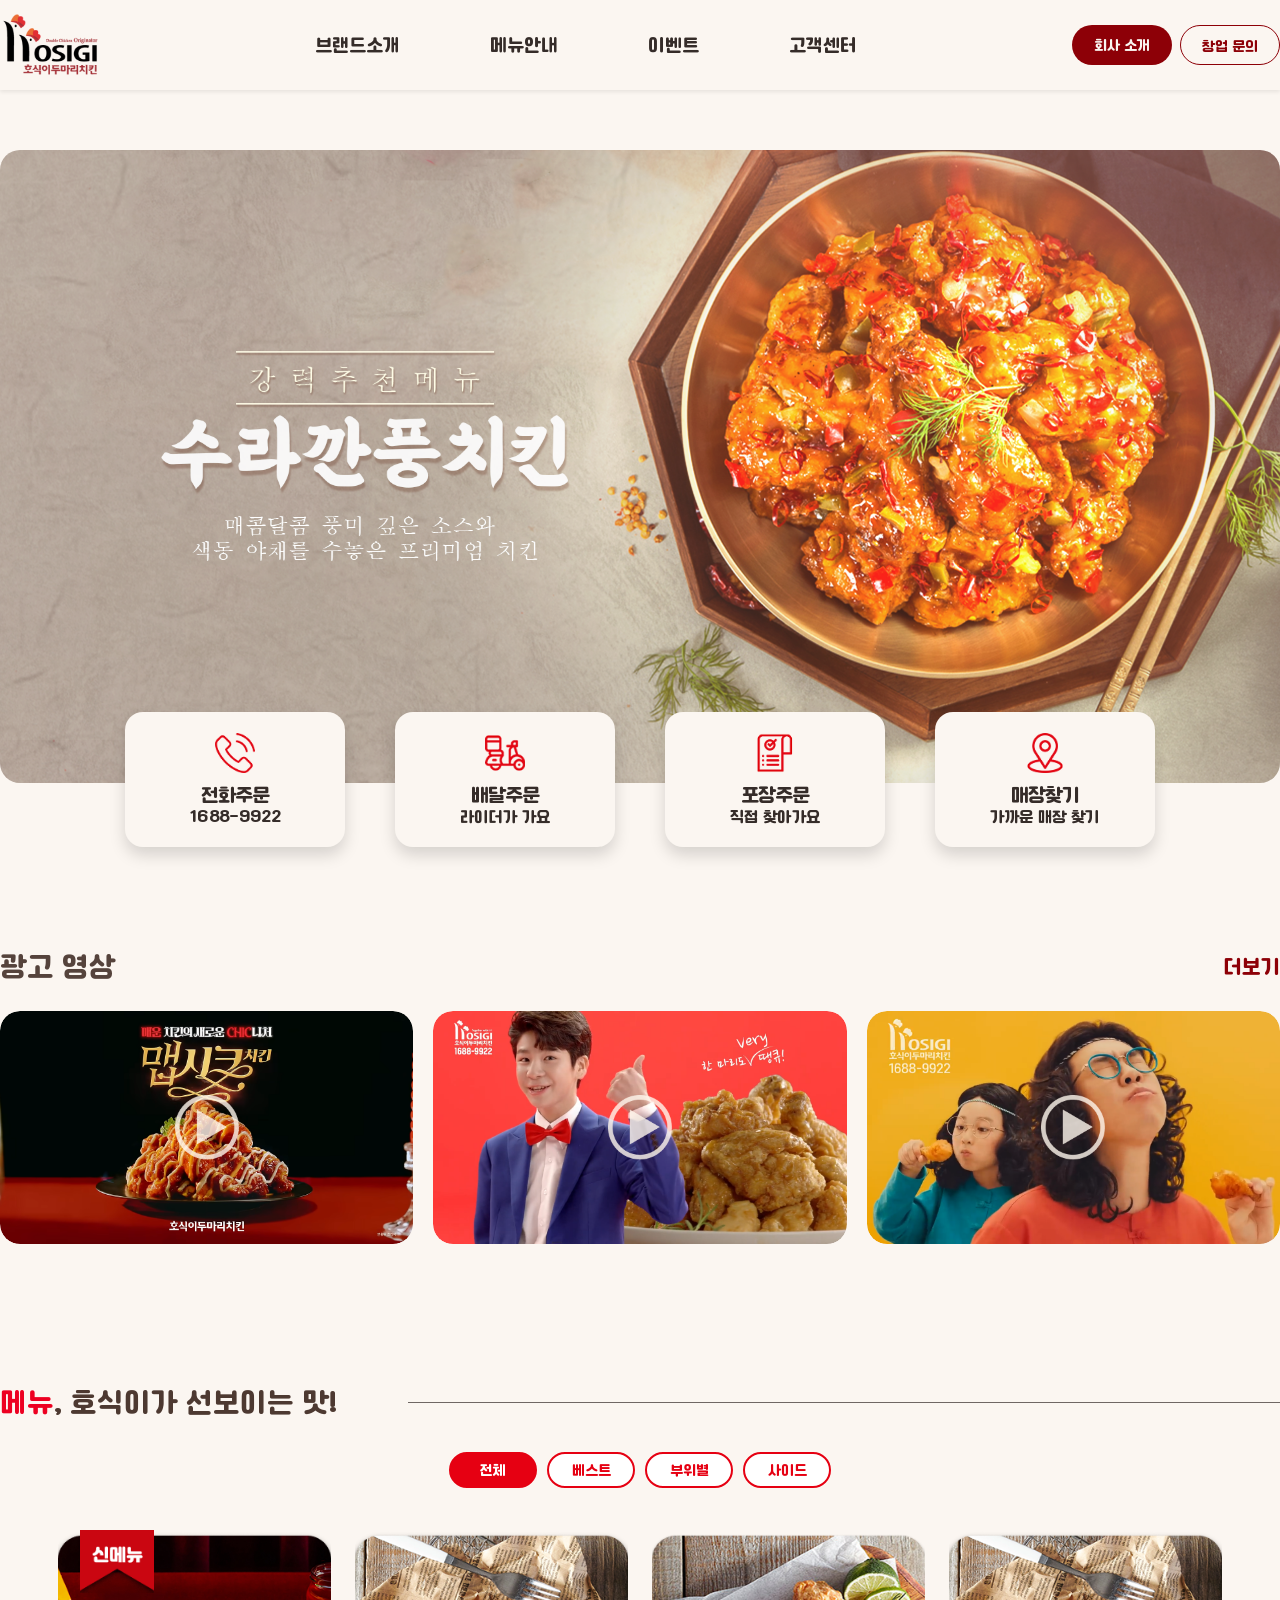
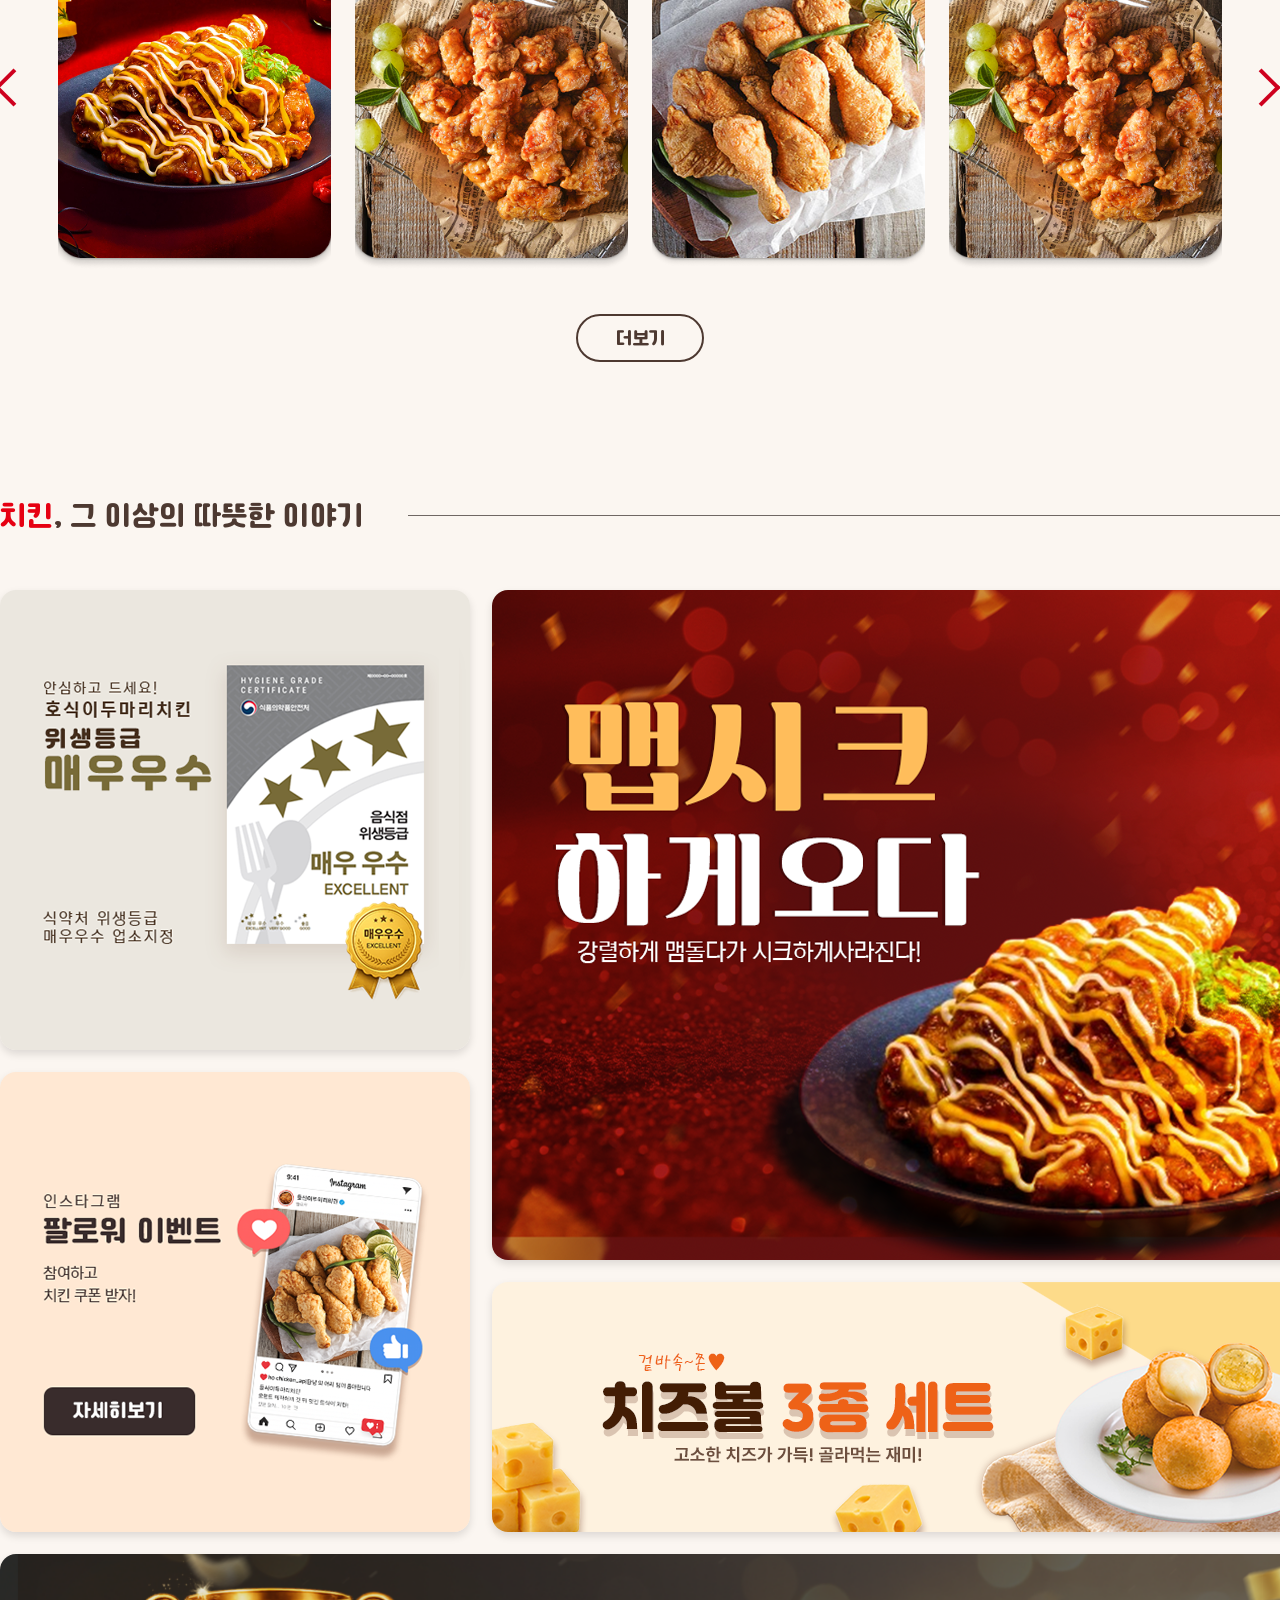
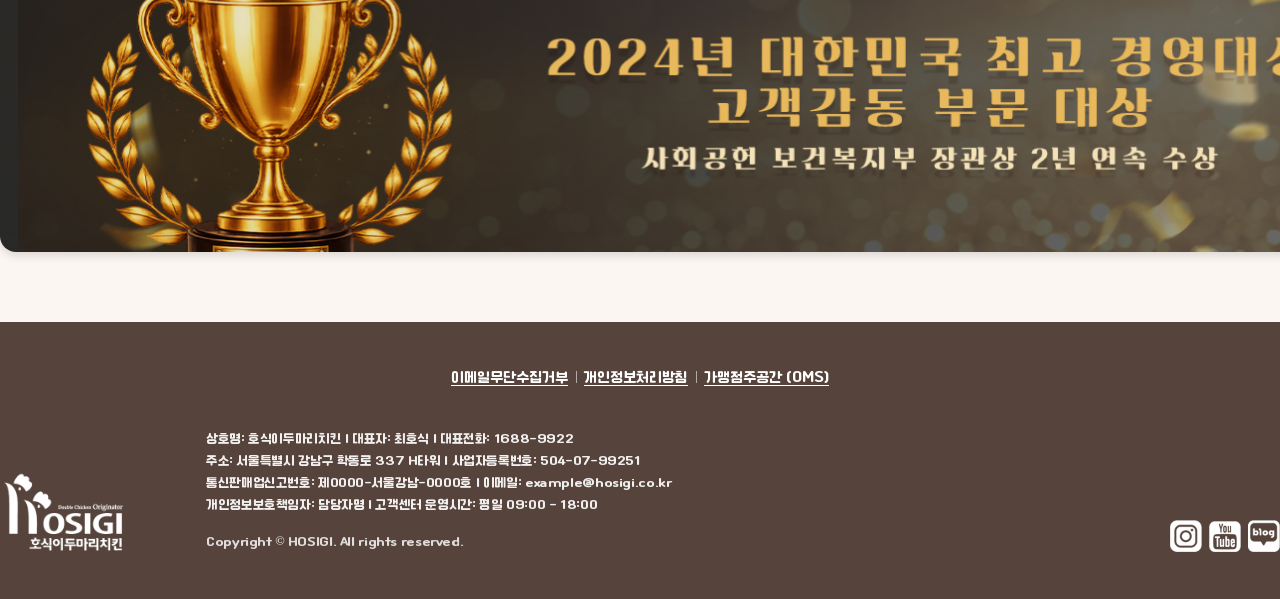
==== commit 09916e0f: "경로추가" ====
--- a/index.html
+++ b/index.html
@@ -27,7 +27,7 @@
                     <div class="nav_inner">
                         <h1 class="logo">
                             <a href="#">
-                                <img src="image/logo.png" alt="로고 이미지" />
+                                <img src="./image/logo.png" alt="로고 이미지" />
                             </a>
                         </h1>
 
@@ -85,7 +85,7 @@
                 <div class="mb_header">
                     <h1 class="logo">
                         <a href="#">
-                            <img src="image/logo.png" alt="로고 이미지" />
+                            <img src="./image/logo.png" alt="로고 이미지" />
                         </a>
                     </h1>
 
@@ -166,17 +166,17 @@
                                 <div class="swiper-wrapper">
                                     <div class="swiper-slide">
                                         <div class="img_Box">
-                                            <img src="/image/main_hero_banner.png" alt="수라깐풍치킨 배너" />
+                                            <img src="./image/main_hero_banner.png" alt="수라깐풍치킨 배너" />
                                         </div>
                                     </div>
                                     <div class="swiper-slide">
                                         <div class="img_Box">
-                                            <img src="/image/main_hero_banner.png" alt="수라깐풍치킨 배너" />
+                                            <img src="./image/main_hero_banner.png" alt="수라깐풍치킨 배너" />
                                         </div>
                                     </div>
                                     <div class="swiper-slide">
                                         <div class="img_Box">
-                                            <img src="/image/main_hero_banner.png" alt="수라깐풍치킨 배너" />
+                                            <img src="./image/main_hero_banner.png" alt="수라깐풍치킨 배너" />
                                         </div>
                                     </div>
                                 </div>
@@ -187,28 +187,28 @@
                         <div class="cta_buttons">
                             <div class="cta_button">
                                 <div class="cta_icon">
-                                    <img src="/image/icon_phone_r.png" alt=" " class="cta_icons" />
+                                    <img src="./image/icon_phone_r.png" alt=" " class="cta_icons" />
                                 </div>
                                 <h2 class="cta_title">전화주문</h2>
                                 <p class="cta_desc">1688-9922</p>
                             </div>
                             <div class="cta_button">
                                 <div class="cta_icon">
-                                    <img src="/image/icon_delly_r.png" alt=" " class="cta_icons" />
+                                    <img src="./image/icon_delly_r.png" alt=" " class="cta_icons" />
                                 </div>
                                 <h2 class="cta_title">배달주문</h2>
                                 <p class="cta_desc">라이더가 가요</p>
                             </div>
                             <div class="cta_button">
                                 <div class="cta_icon">
-                                    <img src="/image/icon_bill_r.png" alt=" " class="cta_icons" />
+                                    <img src="./image/icon_bill_r.png" alt=" " class="cta_icons" />
                                 </div>
                                 <h2 class="cta_title">포장주문</h2>
                                 <p class="cta_desc">직접 찾아가요</p>
                             </div>
                             <div class="cta_button">
                                 <div class="cta_icon">
-                                    <img src="/image/icon_location_r.png" alt=" " class="cta_icons" />
+                                    <img src="./image/icon_location_r.png" alt=" " class="cta_icons" />
                                 </div>
                                 <h2 class="cta_title">매장찾기</h2>
                                 <p class="cta_desc">가까운 매장 찾기</p>
@@ -228,17 +228,17 @@
                                 <ul class="list">
                                     <li>
                                         <a href="">
-                                            <img src="/image/youtube_thumb_01.png" alt="" />
+                                            <img src="./image/youtube_thumb_01.png" alt="" />
                                         </a>
                                     </li>
                                     <li>
                                         <a href="">
-                                            <img src="/image/youtube_thumb_02.png" alt="" />
+                                            <img src="./image/youtube_thumb_02.png" alt="" />
                                         </a>
                                     </li>
                                     <li>
                                         <a href="">
-                                            <img src="/image/youtube_thumb_03.png" alt="" />
+                                            <img src="./image/youtube_thumb_03.png" alt="" />
                                         </a>
                                     </li>
                                 </ul>
